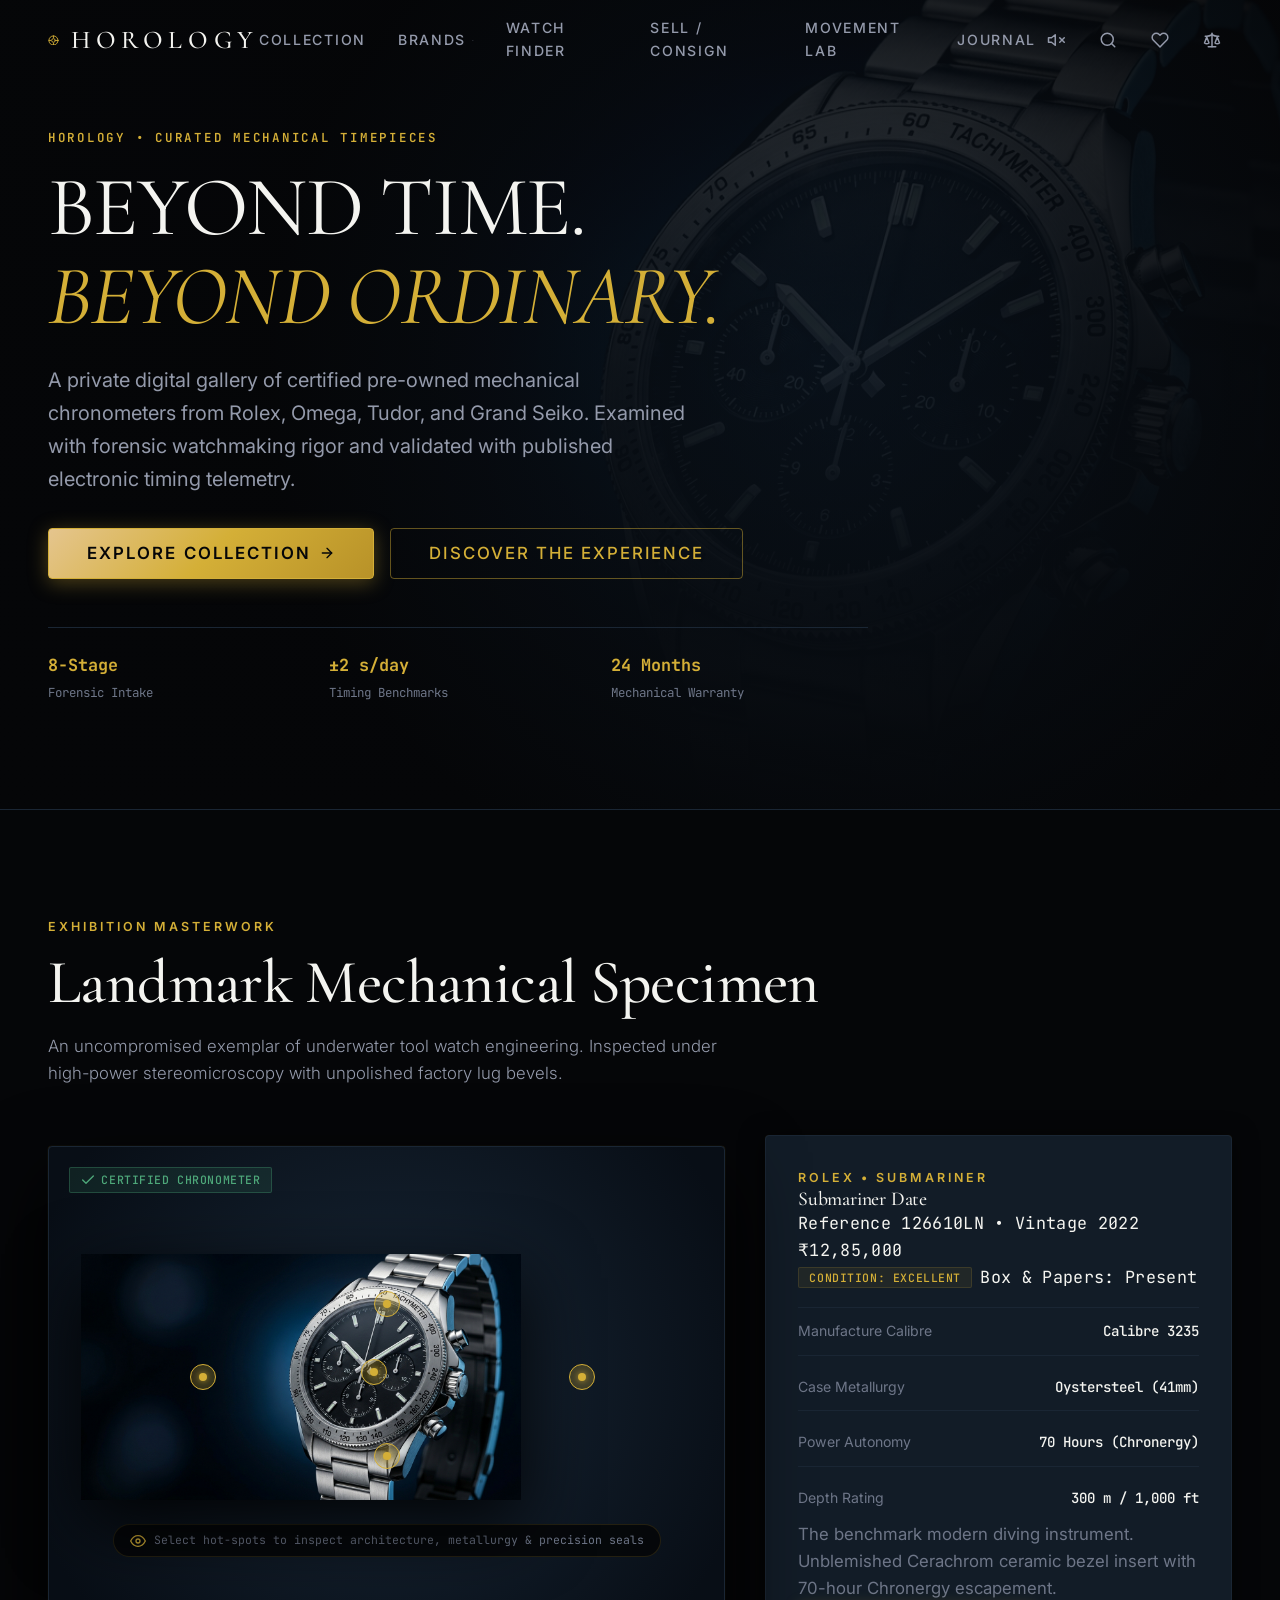
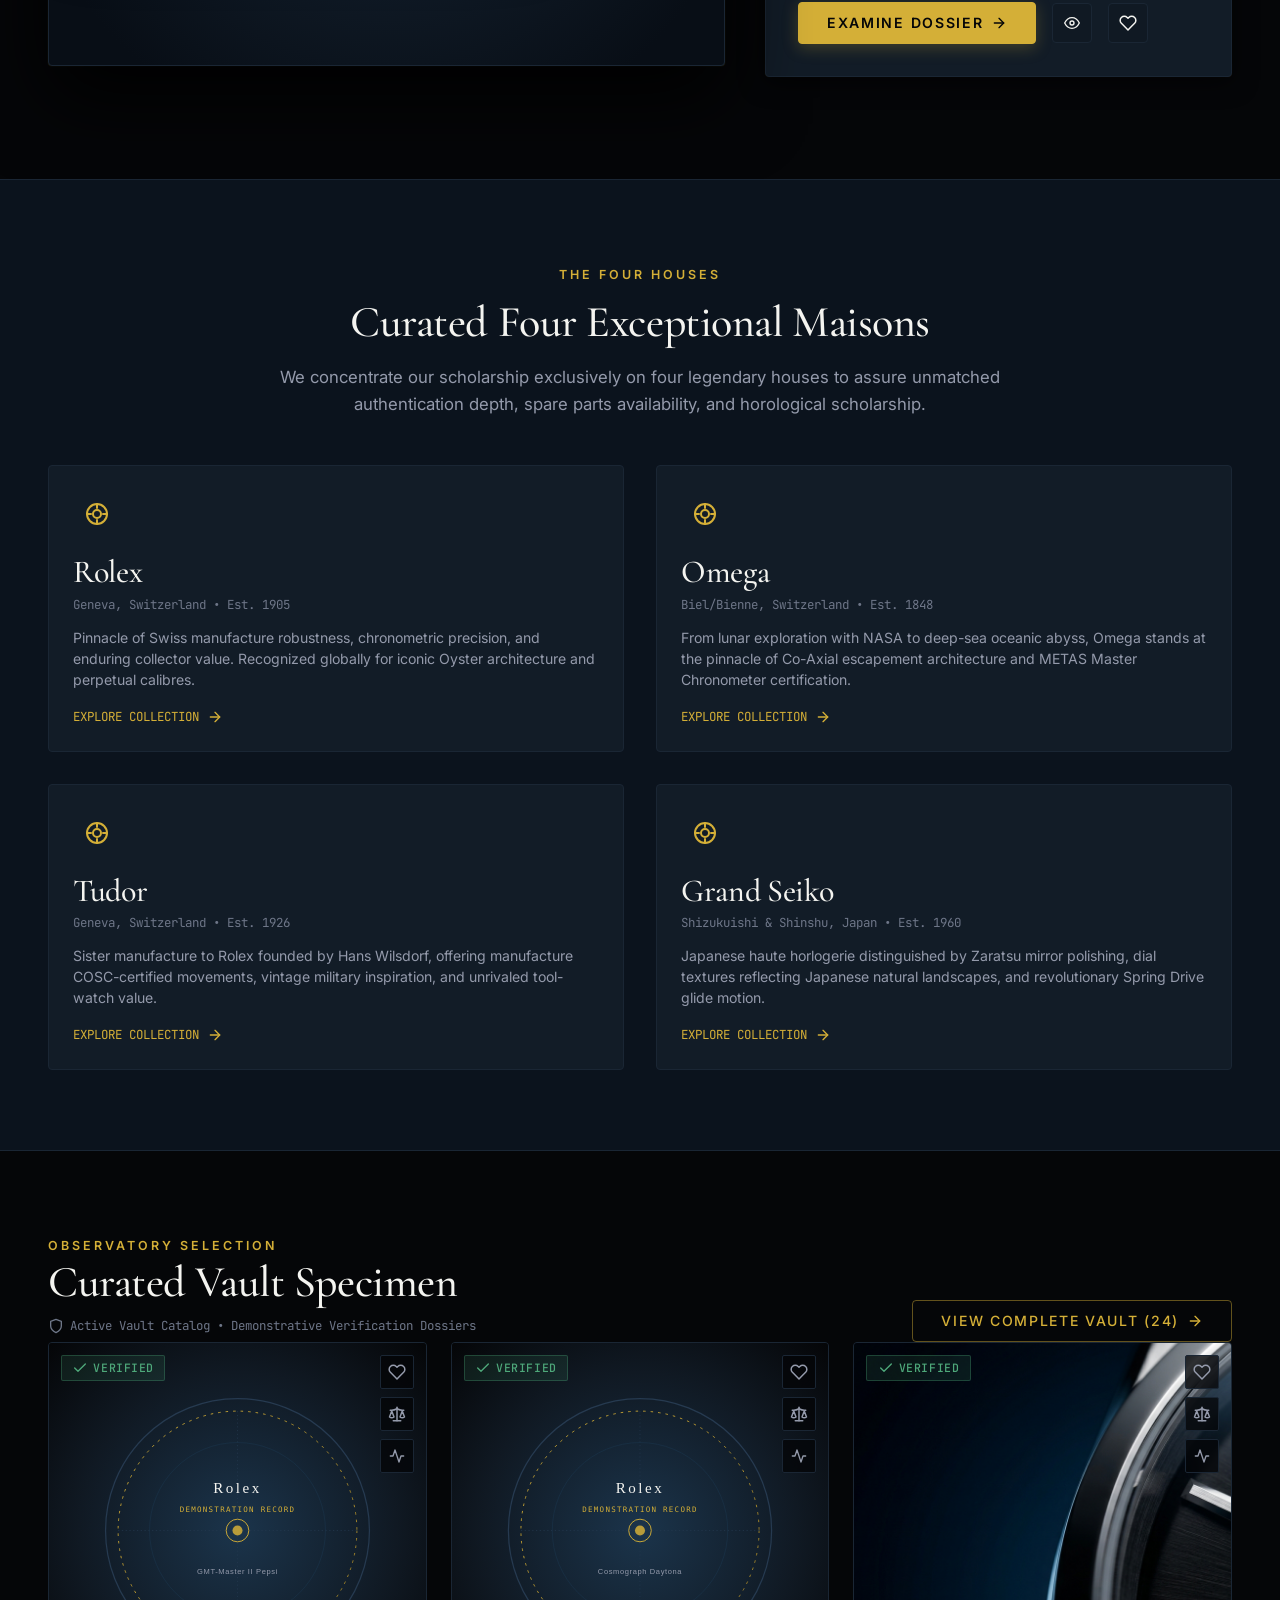
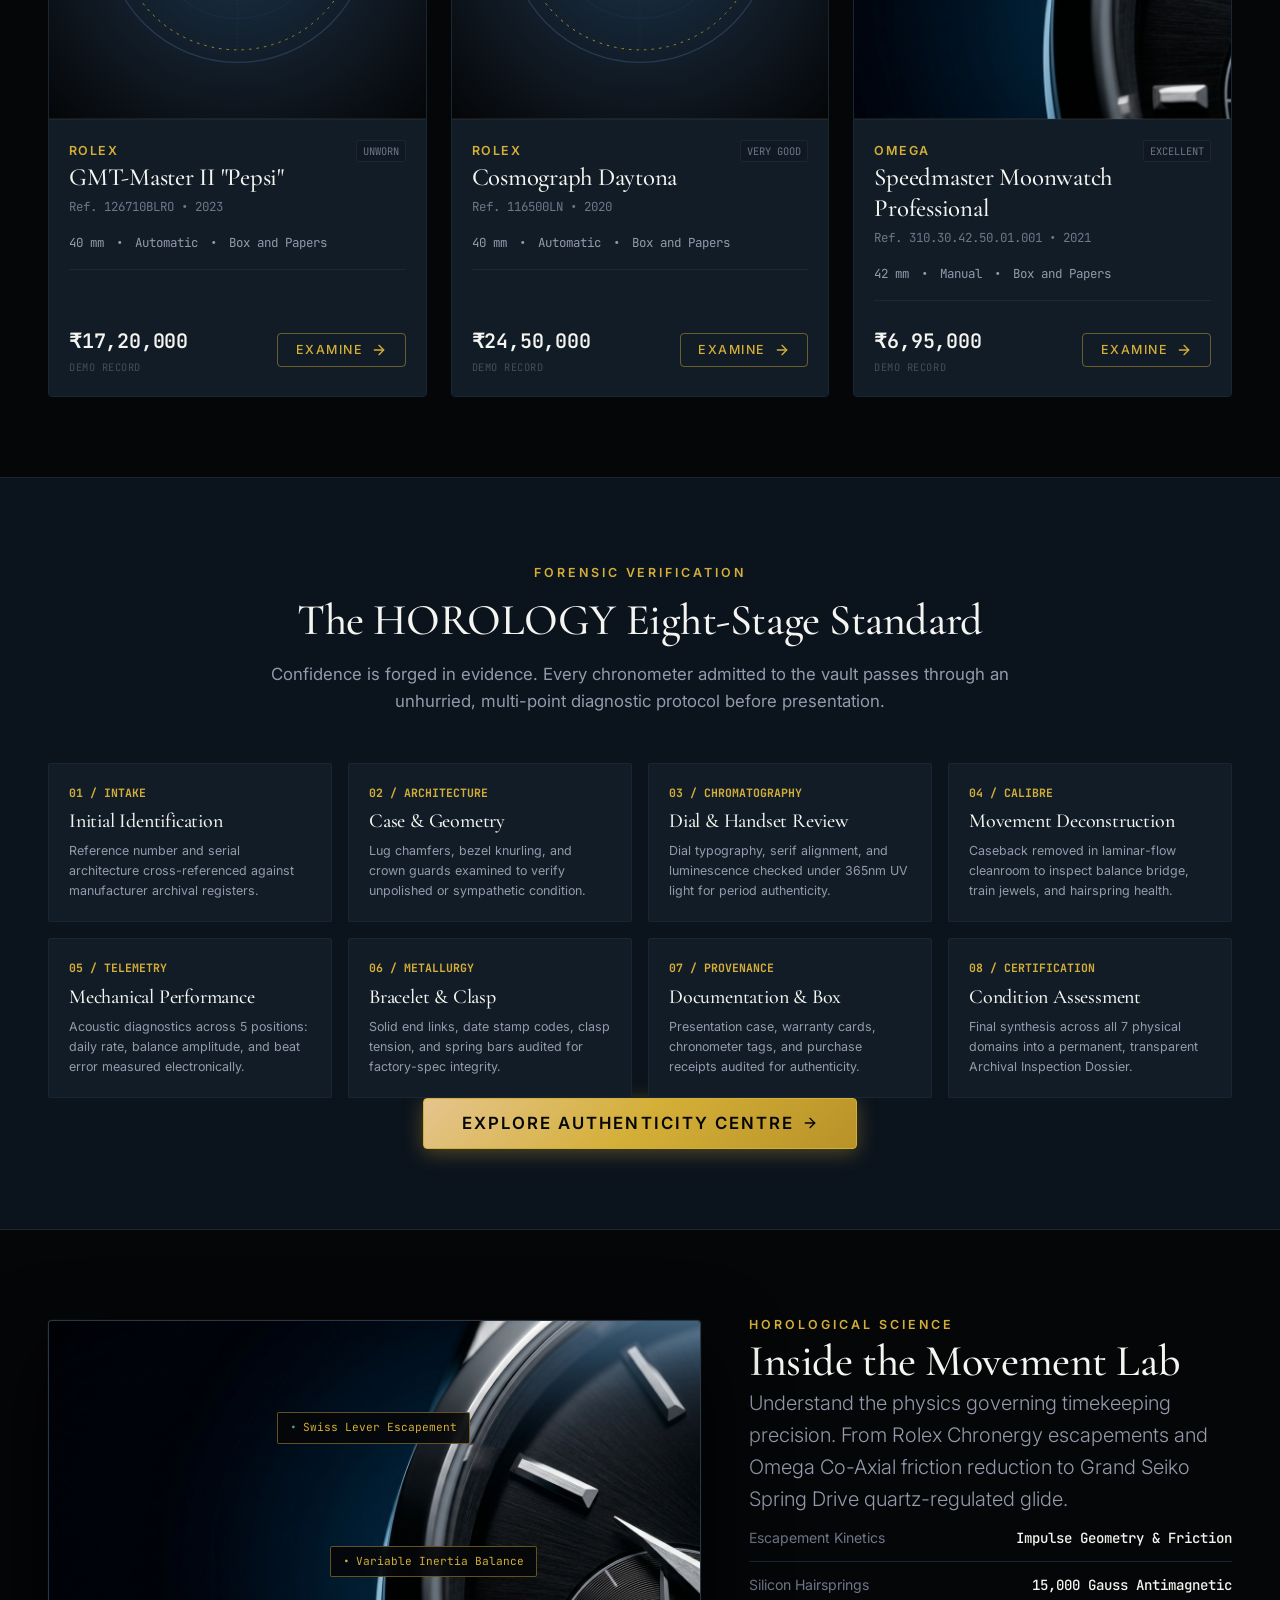
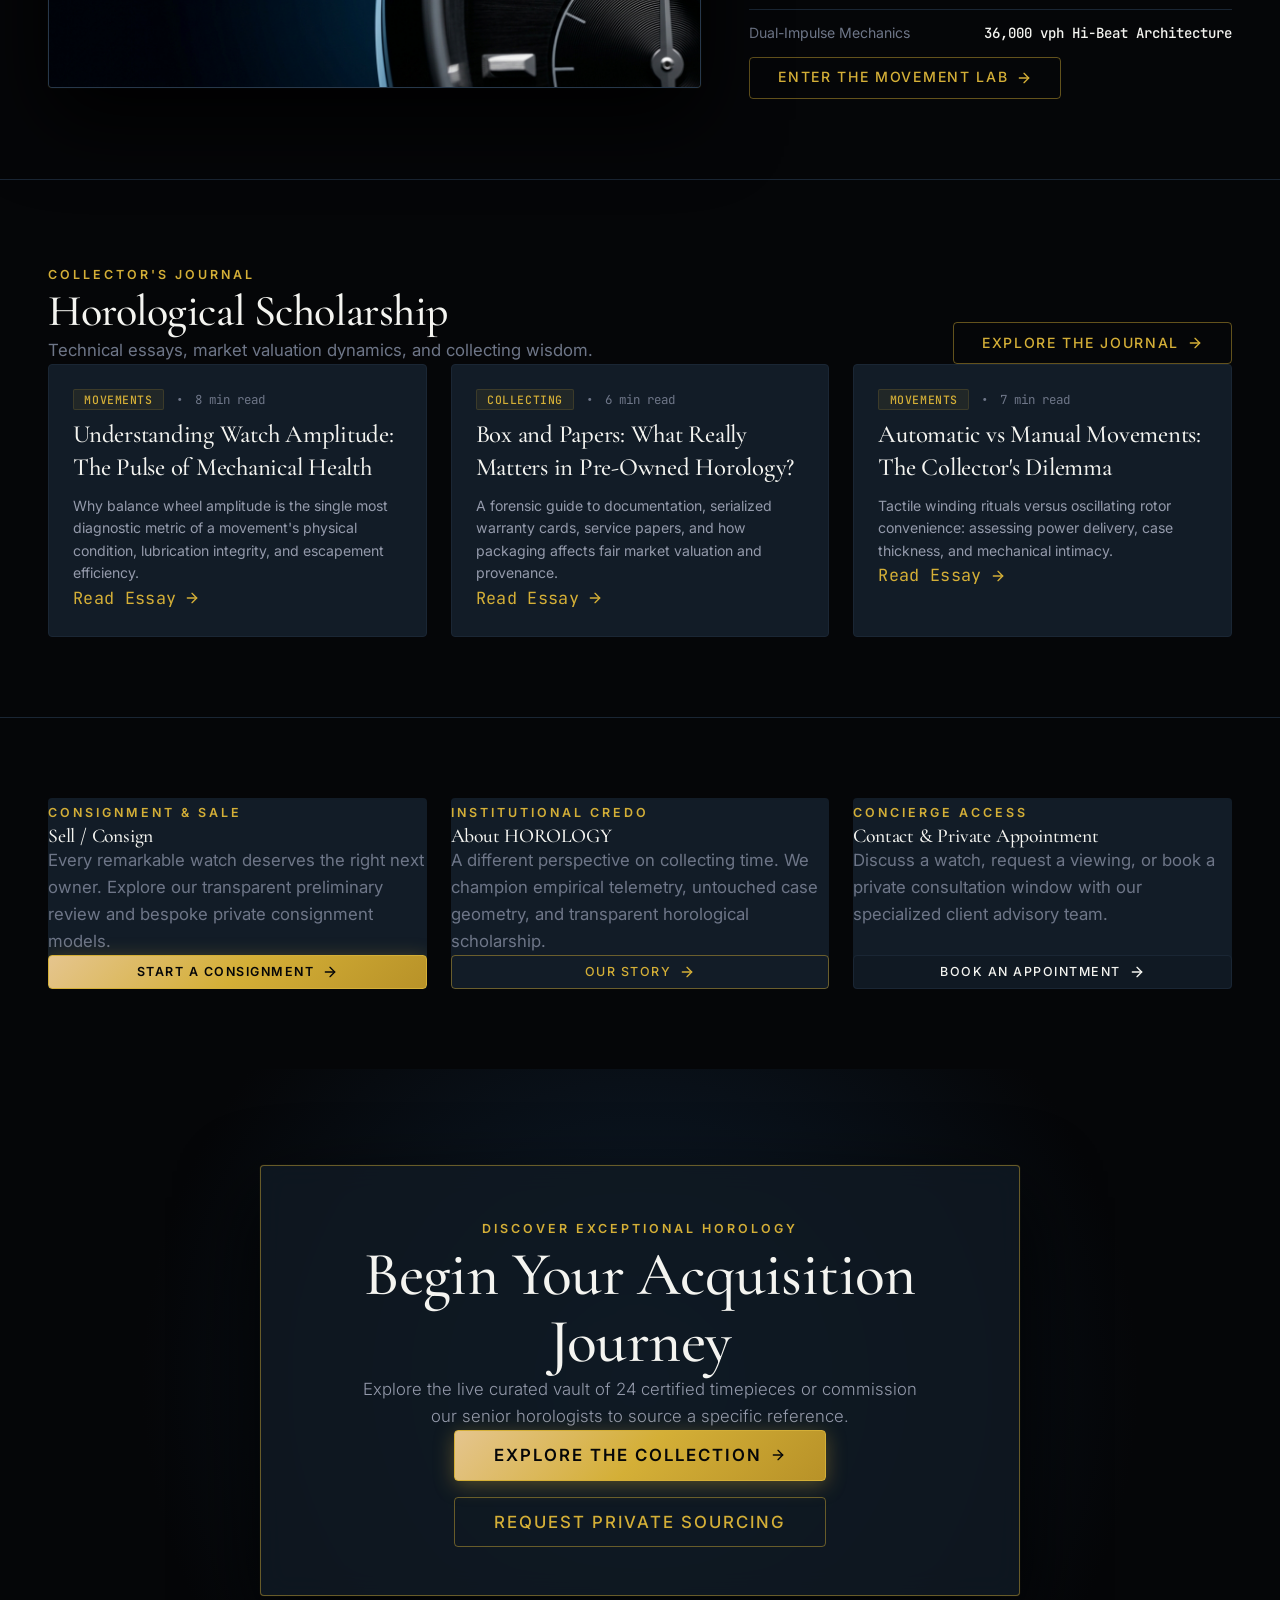
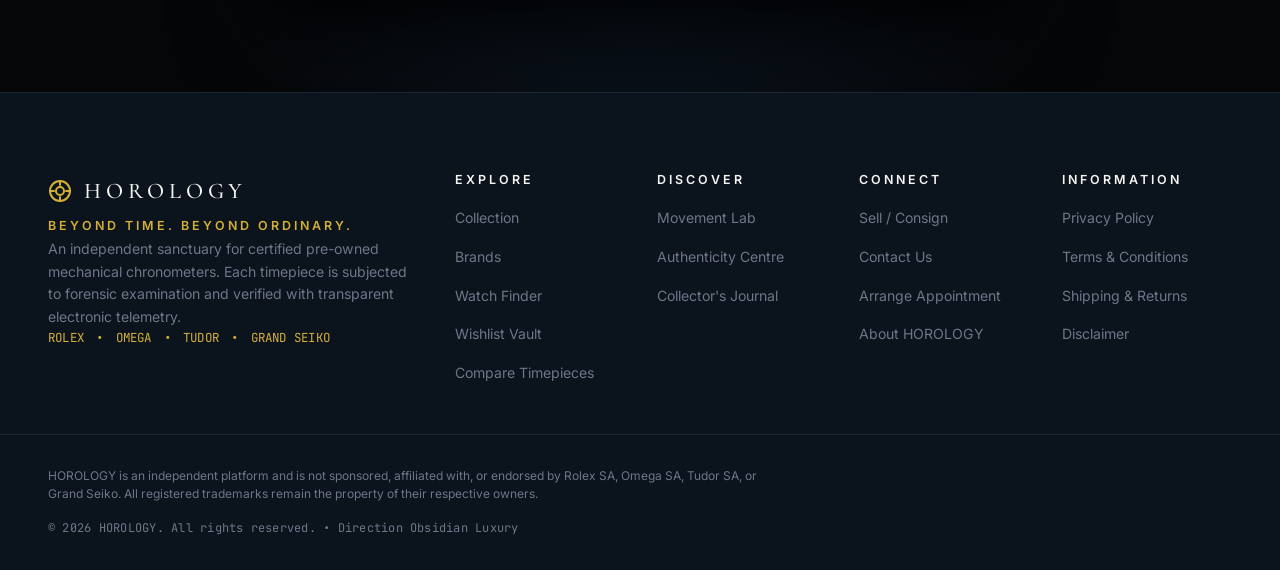
==== index.html @ bb0cf763 "Initial commit: HOROLOGY - Luxury Pre-Owned Mechanical Watch Marketplace" ====
<!DOCTYPE html>
<html lang="en">
<head>
  <meta charset="UTF-8">
  <meta name="viewport" content="width=device-width, initial-scale=1.0">
  <title>HOROLOGY — Beyond Time. Beyond Ordinary.</title>
  <meta name="description" content="HOROLOGY: A considered sanctuary of certified pre-owned mechanical chronometers. Verified with forensic horological rigor and transparent timegrapher telemetry.">
  <meta name="theme-color" content="#050608">

  <!-- OpenGraph Metadata -->
  <meta property="og:title" content="HOROLOGY — Beyond Time. Beyond Ordinary.">
  <meta property="og:description" content="Certified luxury mechanical timepieces from Rolex, Omega, Tudor, and Grand Seiko. Forensic authentication & archival dossiers.">
  <meta property="og:type" content="website">
  <meta property="og:image" content="./assets/images/og/og-card-1200x630.png">

  <!-- Favicon SVG (Obsidian Luxury Balance Wheel Emblem) -->
  <link rel="icon" type="image/svg+xml" href="data:image/svg+xml,<svg xmlns='http://www.w3.org/2000/svg' viewBox='0 0 32 32'><rect width='32' height='32' fill='%23050608' rx='4'/><circle cx='16' cy='16' r='10' fill='none' stroke='%23D4AF37' stroke-width='2'/><circle cx='16' cy='16' r='3' fill='%23D4AF37'/><line x1='16' y1='6' x2='16' y2='10' stroke='%23D4AF37' stroke-width='2'/><line x1='16' y1='22' x2='16' y2='26' stroke='%23D4AF37' stroke-width='2'/><line x1='6' y1='16' x2='10' y2='16' stroke='%23D4AF37' stroke-width='2'/><line x1='22' y1='16' x2='26' y2='16' stroke='%23D4AF37' stroke-width='2'/></svg>">

  <!-- Google Fonts (Editorial Serif + Technical Sans + Chronometer Mono) -->
  <link rel="preconnect" href="https://fonts.googleapis.com">
  <link rel="preconnect" href="https://fonts.gstatic.com" crossorigin>
  <link href="https://fonts.googleapis.com/css2?family=Cormorant+Garamond:ital,wght@0,400;0,500;0,600;1,400;1,600&family=Inter:wght@300;400;500;600;700&family=JetBrains+Mono:wght@400;500;600&display=swap" rel="stylesheet">

  <!-- Cascade Layered Modular Stylesheets (Direction Obsidian Luxury) -->
  <link rel="stylesheet" href="./css/tokens.css">
  <link rel="stylesheet" href="./css/reset.css">
  <link rel="stylesheet" href="./css/typography.css">
  <link rel="stylesheet" href="./css/global.css">
  <link rel="stylesheet" href="./css/layout.css">
  <link rel="stylesheet" href="./css/components.css">
  <link rel="stylesheet" href="./css/home.css">
  <link rel="stylesheet" href="./css/marketplace.css">
  <link rel="stylesheet" href="./css/watch-detail.css">
  <link rel="stylesheet" href="./css/inspection-dossier.css">
  <link rel="stylesheet" href="./css/collector-tools.css">
  <link rel="stylesheet" href="./css/business-forms.css">
  <link rel="stylesheet" href="./css/navigation.css">
  <link rel="stylesheet" href="./css/animations.css">
  <link rel="stylesheet" href="./css/responsive.css">
  <link rel="stylesheet" href="./css/print.css">
</head>
<body class="site-wrapper">
  <!-- Accessibility Skip-to-Content Link -->
  <a href="#app" class="sr-only">Skip to main content</a>

  <!-- Application Initialization Loader (Fades out when router mounts) -->
  <div id="appLoader" class="app-loader" role="status" aria-live="polite" aria-label="Loading HOROLOGY">
    <div class="app-loader-content">
      <div class="brand-wordmark mb-3 animate-pulse" style="font-size: 2.2rem; justify-content: center;">
        <span style="color: #D4AF37; margin-right: 8px;">⌖</span>
        <span>HOROLOGY</span>
      </div>
      <p class="body-muted font-mono" style="font-size: var(--text-xs); letter-spacing: 0.15em; text-transform: uppercase;">
        Beyond Time. Beyond Ordinary.
      </p>
      <div id="loaderStatus" class="font-mono text-2xs" style="color: var(--text-muted); margin-top: 16px; min-height: 18px; font-size: 11px;">
        Initializing Observatory...
      </div>
      <div id="loaderRecovery" style="display: none; margin-top: 20px;">
        <p id="loaderErrorMessage" style="color: var(--accent-primary); font-size: 12px; font-family: var(--font-mono); margin-bottom: 14px; line-height: 1.5;">
          Initialization timeout. Click below to proceed.
        </p>
        <div style="display: flex; gap: 8px; justify-content: center; flex-wrap: wrap;">
          <button type="button" class="btn btn-primary btn-sm" id="btnForceDismissLoader" style="font-size: 11px;">
            Enter Observatory
          </button>
          <button type="button" class="btn btn-outline btn-sm" onclick="window.location.reload()" style="font-size: 11px;">
            Reload Page
          </button>
        </div>
      </div>
    </div>
  </div>

  <!-- Global Persistent Header Mount -->
  <header id="siteHeader" class="site-header" role="banner"></header>

  <!-- Global Search Overlay Portal -->
  <div id="searchOverlay" class="search-overlay"></div>

  <!-- Mobile Drawer Navigation Portal -->
  <div id="mobileDrawer" class="mobile-drawer"></div>

  <!-- Main View Container (Client Hash Router Mount) -->
  <main id="app" class="site-main" role="main" tabindex="-1"></main>

  <!-- Global Persistent Footer Mount -->
  <footer id="siteFooter" class="site-footer" role="contentinfo"></footer>

  <!-- Modal Dialog Portal -->
  <div id="modalPortal" class="modal-portal"></div>

  <!-- Accessible Toast Notification Region -->
  <div id="toastRegion" class="toast-container" aria-live="polite" aria-atomic="true"></div>

  <!-- Non-Module Inline Guardian Script (Guarantees Loader Dismissal & Diagnostics Even on Network/CORS Issues) -->
  <script>
    (function() {
      // Diagnostic check: running directly from file:// protocol
      if (window.location.protocol === 'file:') {
        var statusEl = document.getElementById('loaderStatus');
        var recoveryEl = document.getElementById('loaderRecovery');
        var errorMsg = document.getElementById('loaderErrorMessage');
        if (statusEl) statusEl.textContent = 'Local File Protocol Detected';
        if (errorMsg) {
          errorMsg.innerHTML = 'Browsers block JavaScript ES modules on <code>file:///</code> URLs.<br>Please open via a local server (e.g. <code>powershell -File .\\scratch\\server.ps1</code> or <code>npx serve</code>) or GitHub Pages.';
        }
        if (recoveryEl) recoveryEl.style.display = 'block';
      }

      // Safety timeout: If app hasn't signaled ready within 3.5s, surface recovery options
      setTimeout(function() {
        if (!window.__HOROLOGY_READY__) {
          var recoveryEl = document.getElementById('loaderRecovery');
          var statusEl = document.getElementById('loaderStatus');
          if (statusEl) statusEl.textContent = 'Initialization Timeout';
          if (recoveryEl) recoveryEl.style.display = 'block';
        }
      }, 3500);

      // Force Dismiss Button
      var forceBtn = document.getElementById('btnForceDismissLoader');
      if (forceBtn) {
        forceBtn.addEventListener('click', function() {
          var loader = document.getElementById('appLoader');
          if (loader) {
            loader.classList.add('app-loader-hidden');
            setTimeout(function() { loader.style.display = 'none'; }, 350);
          }
        });
      }
    })();
  </script>

  <!-- ES Module Application Bootstrap -->
  <script type="module" src="./js/app.js"></script>
</body>
</html>
---- css/tokens.css ----
/**
 * HOROLOGY — Design Tokens
 * Direction: OBSIDIAN LUXURY EDITION (Phase 08)
 * Architectural Color, Typography, Spacing, Shadows & Motion Systems
 * Strict Luxury Horological Specification
 */

:root {
  /* =========================================================================
     1. SURFACES & FOUNDATION (Obsidian, Petrol & Deep Metallic Canvas)
     ========================================================================= */
  --bg-primary: #050608;          /* Pure Obsidian Canvas */
  --bg-secondary: #0B131D;        /* Deep Petrol Slate */
  --bg-surface: #101923;          /* Elevated Luxury Surface */
  --bg-card: #121C27;             /* Card / Specimen Stage */
  --bg-inset: #080D13;            /* Inset Recessed Surface */
  --bg-surface-hover: #162330;    /* Interactive Surface Lift */
  --bg-surface-active: #1C2B3B;   /* Interactive Depressed State */
  --bg-overlay: rgba(5, 6, 8, 0.88);
  --bg-overlay-heavy: rgba(5, 6, 8, 0.96);
  --bg-glass: rgba(11, 19, 29, 0.92);
  --bg-glass-subtle: rgba(16, 25, 35, 0.75);

  /* =========================================================================
     2. METALLIC ACCENTS (Champagne Gold, Rose Gold & Gilt Horology)
     ========================================================================= */
  --accent-primary: #D4AF37;       /* Primary Accent — Champagne Gold */
  --accent-gold: #D4AF37;          /* Canonical Champagne Gold */
  --accent-secondary: #B76E79;     /* Secondary Accent — Rose Gold */
  --accent-rosegold: #B76E79;      /* Canonical Rose Gold */
  --accent-gilt: #E5C58E;          /* Tertiary Metallic — Gilt Graining */
  --accent-subtle: rgba(212, 175, 55, 0.12); /* Subtle Gold Wash */
  --accent-hover: #DFBE4A;         /* Luminous Gold Hover */
  --accent-active: #B8972E;        /* Pressed Gold */
  --accent-glow: rgba(212, 175, 55, 0.22);
  --accent-petrol: #1B344B;        /* Deep Petrol Blue Accent */
  --accent-petrol-glow: rgba(27, 52, 75, 0.35);

  /* =========================================================================
     3. TYPOGRAPHY COLORS (Alabaster Paper, Muted Titanium & Softened Gold)
     ========================================================================= */
  --text-primary: #F4F4F0;         /* Alabaster Paper — Headings & High Emph */
  --text-secondary: #949AAB;       /* Muted Titanium — Calm, Legible Body */
  --text-body: #949AAB;            /* Alias for Body Copy */
  --text-muted: #6E7688;           /* Neutral Metadata & Timestamps */
  --text-dim: #454C5C;             /* Hairline Annotations & Footnotes */
  --text-inverse: #050608;         /* Text on Bright Accents */
  --text-gold: #D4AF37;            /* Curatorial Gold Callouts */
  --text-gilt: #E5C58E;            /* Warm Gilt Text */
  --text-rosegold: #B76E79;        /* Rose Gold Highlights */

  /* =========================================================================
     4. BORDERS & FINE RULED SEPARATORS
     ========================================================================= */
  --border-subtle: #1A2634;        /* Restrained Structural Rule */
  --border-strong: #27384B;        /* Focused Surface Perimeter */
  --border-hairline: rgba(212, 175, 55, 0.15); /* Gold Hairline Accent */
  --border-accent: rgba(212, 175, 55, 0.45);   /* Significant Gold Border */
  --border-rosegold: rgba(183, 110, 121, 0.35); /* Rose Gold Accent Border */

  /* =========================================================================
     5. STATUS & VERIFICATION SEMANTICS
     ========================================================================= */
  --status-verified: #4EA87A;
  --status-verified-bg: rgba(78, 168, 122, 0.12);
  --status-reserved: #D4AF37;
  --status-reserved-bg: rgba(212, 175, 55, 0.12);
  --status-archived: #768194;
  --status-archived-bg: rgba(118, 129, 148, 0.12);
  --status-danger: #D96464;
  --status-danger-bg: rgba(217, 100, 100, 0.12);

  /* =========================================================================
     6. ATMOSPHERIC GRADIENTS & SAPPHIRE SPECULAR REFLECTIONS
     ========================================================================= */
  --gradient-obsidian-hero: radial-gradient(130% 90% at 50% -10%, #0F1F30 0%, #050608 85%);
  --gradient-card-vignette: radial-gradient(circle at 50% 35%, rgba(16, 25, 35, 0.6) 0%, #101923 100%);
  --gradient-gold-sheen: linear-gradient(135deg, rgba(212, 175, 55, 0.18) 0%, rgba(229, 197, 142, 0.04) 60%, transparent 100%);
  --gradient-sapphire: linear-gradient(115deg, transparent 20%, rgba(255, 255, 255, 0.08) 45%, rgba(212, 175, 55, 0.16) 50%, transparent 60%);
  --gradient-gold-button: linear-gradient(135deg, #E5C58E 0%, #D4AF37 50%, #B89228 100%);

  /* =========================================================================
     7. TYPOGRAPHY STACKS & SCALES
     ========================================================================= */
  --font-serif: 'Cormorant Garamond', 'Instrument Serif', 'Times New Roman', Georgia, serif;
  --font-sans: 'Inter', 'Plus Jakarta Sans', -apple-system, BlinkMacSystemFont, 'Segoe UI', Roboto, sans-serif;
  --font-mono: 'JetBrains Mono', 'Space Mono', 'SF Mono', Menlo, Consolas, monospace;

  /* Fluid Typography Scale */
  --text-xs: clamp(0.72rem, 0.68rem + 0.2vw, 0.78rem);
  --text-sm: clamp(0.82rem, 0.78rem + 0.2vw, 0.88rem);
  --text-base: clamp(0.95rem, 0.9rem + 0.25vw, 1.05rem);
  --text-lg: clamp(1.12rem, 1.05rem + 0.35vw, 1.25rem);
  --text-xl: clamp(1.35rem, 1.25rem + 0.5vw, 1.55rem);
  --text-2xl: clamp(1.65rem, 1.5rem + 0.75vw, 2.0rem);
  --text-3xl: clamp(2.1rem, 1.85rem + 1.25vw, 2.75rem);
  --text-4xl: clamp(2.75rem, 2.3rem + 2.25vw, 3.85rem);
  --text-hero: clamp(3.2rem, 2.8rem + 3.2vw, 5.25rem);

  /* Letter Spacing */
  --tracking-tight: -0.02em;
  --tracking-normal: 0em;
  --tracking-wide: 0.05em;
  --tracking-wider: 0.12em;
  --tracking-widest: 0.24em;

  /* =========================================================================
     8. SPACING & CONTAINER SCALES
     ========================================================================= */
  --space-1: 0.25rem;  /* 4px */
  --space-2: 0.5rem;   /* 8px */
  --space-3: 0.75rem;  /* 12px */
  --space-4: 1rem;     /* 16px */
  --space-5: 1.25rem;  /* 20px */
  --space-6: 1.5rem;   /* 24px */
  --space-8: 2rem;     /* 32px */
  --space-10: 2.5rem;  /* 40px */
  --space-12: 3rem;    /* 48px */
  --space-16: 4rem;    /* 64px */
  --space-20: 5rem;    /* 80px */
  --space-24: 6rem;    /* 96px */
  --space-32: 8rem;    /* 128px */
  --space-editorial: clamp(5rem, 8vw, 12rem); /* High-End Editorial Rhythm */

  /* Containers & Layout */
  --container-max: 1320px;
  --container-wide: 1540px;
  --container-narrow: 880px;
  --container-pad: clamp(1.25rem, 4vw, 3rem);

  /* Hairline Radii (Restrained Luxury Craftsmanship) */
  --radius-xs: 2px;
  --radius-sm: 4px;
  --radius-md: 6px;
  --radius-lg: 8px;
  --radius-full: 9999px;

  /* =========================================================================
     9. ELEVATION, SHADOWS & LUMINESCENCE
     ========================================================================= */
  --shadow-card: 0 4px 24px rgba(0, 0, 0, 0.65), 0 0 1px rgba(212, 175, 55, 0.15);
  --shadow-card-hover: 0 16px 48px rgba(0, 0, 0, 0.85), 0 0 24px rgba(212, 175, 55, 0.18);
  --shadow-dropdown: 0 16px 44px rgba(3, 4, 6, 0.92), 0 0 0 1px var(--border-subtle);
  --shadow-modal: 0 32px 80px rgba(0, 0, 0, 0.95), 0 0 1px var(--border-accent);
  --shadow-glow: 0 0 32px var(--accent-glow);
  --shadow-gold-inset: inset 0 1px 0 rgba(229, 197, 142, 0.3);

  /* =========================================================================
     10. MOTION TIMING & SPRINGS
     ========================================================================= */
  --transition-fast: 150ms ease;
  --transition-base: 250ms ease;
  --transition-smooth: 400ms cubic-bezier(0.16, 1, 0.3, 1);
  --transition-slow: 650ms cubic-bezier(0.16, 1, 0.3, 1);
  --transition-drawer: 350ms cubic-bezier(0.2, 0.8, 0.2, 1);

  /* =========================================================================
     11. LAYERING / Z-INDEX
     ========================================================================= */
  --z-base: 1;
  --z-sticky: 50;
  --z-header: 100;
  --z-dropdown: 150;
  --z-drawer: 200;
  --z-overlay: 300;
  --z-modal: 400;
  --z-toast: 500;

  /* =========================================================================
     12. BACKWARD COMPATIBILITY ALIASES (Clean Migration Layer)
     ========================================================================= */
  --color-bg-base: var(--bg-primary);
  --color-bg-surface: var(--bg-secondary);
  --color-bg-card: var(--bg-surface);
  --color-bg-card-hover: var(--bg-surface-hover);
  --color-accent-primary: var(--accent-primary);
  --color-accent-secondary: var(--accent-secondary);
  --color-accent-subtle: var(--accent-subtle);
  --color-text-primary: var(--text-primary);
  --color-text-secondary: var(--text-secondary);
  --color-text-muted: var(--text-muted);
  --color-text-inverse: var(--text-inverse);
  --color-border-default: var(--border-subtle);
  --color-border-hairline: var(--border-subtle);
  --color-status-verified: var(--status-verified);
  --color-status-reserved: var(--status-reserved);
}
---- css/typography.css ----
/**
 * HOROLOGY — Typography Stylesheet
 * Direction C — Midnight Navy Editorial System
 */

/* Editorial Headings (Cormorant Garamond) */
h1, h2, h3, h4, h5, h6,
.font-serif,
.heading-display,
.heading-1,
.heading-2,
.heading-3 {
  font-family: var(--font-serif);
  font-weight: 500;
  line-height: 1.15;
  color: var(--text-primary);
  letter-spacing: -0.01em;
}

.heading-display {
  font-size: var(--text-hero);
  font-weight: 400;
  letter-spacing: -0.02em;
  line-height: 1.05;
}

.heading-1 {
  font-size: var(--text-4xl);
  font-weight: 500;
  line-height: 1.1;
}

.heading-2 {
  font-size: var(--text-3xl);
  font-weight: 500;
  line-height: 1.15;
}

.heading-3 {
  font-size: var(--text-2xl);
  font-weight: 500;
  line-height: 1.25;
}

.heading-4 {
  font-size: var(--text-xl);
  font-weight: 600;
  line-height: 1.3;
}

/* Technical Monospace & Spec Data (JetBrains Mono) */
code, kbd, samp, pre,
.font-mono,
.tabular-spec,
.timegrapher-readout,
.price-display,
.reference-badge,
.badge-mono {
  font-family: var(--font-mono);
  font-feature-settings: 'tnum' on, 'zero' on;
  letter-spacing: 0.02em;
}

/* Small Caps & Editorial Overlines */
.overline,
.section-kicker,
.meta-label {
  font-family: var(--font-sans);
  font-size: var(--text-xs);
  font-weight: 600;
  letter-spacing: var(--tracking-widest);
  text-transform: uppercase;
  color: var(--accent-primary);
  display: inline-block;
}

.brand-wordmark {
  font-family: var(--font-serif);
  font-size: 1.6rem;
  font-weight: 500;
  letter-spacing: 0.22em;
  text-transform: uppercase;
  color: var(--text-primary);
  display: inline-flex;
  align-items: center;
  gap: 0.75rem;
}

.lead-text {
  font-size: var(--text-lg);
  line-height: 1.6;
  color: var(--text-secondary);
  font-weight: 300;
}

.body-muted {
  color: var(--text-muted);
}

.text-accent {
  color: var(--accent-primary);
}

.text-verified {
  color: var(--status-verified);
}

.text-gold {
  color: var(--status-reserved);
}

.text-center {
  text-align: center;
}

.text-right {
  text-align: right;
}

.text-left {
  text-align: left;
}
---- css/global.css ----
/**
 * HOROLOGY — Global Canvas & Utility Stylesheet
 * Direction: OBSIDIAN LUXURY EDITION (Phase 08)
 * Atmospheric Vignettes, Sapphire Crystal Refraction, Structural Rhythms
 */

body.site-wrapper {
  background-color: var(--bg-primary);
  color: var(--text-primary);
  display: flex;
  flex-direction: column;
  min-height: 100vh;
  position: relative;
  overflow-x: hidden;
}

.site-main {
  flex: 1 0 auto;
  position: relative;
  width: 100%;
}

/* Custom Luxury Scrollbars (Obsidian / Champagne Gold) */
::-webkit-scrollbar {
  width: 7px;
  height: 7px;
}

::-webkit-scrollbar-track {
  background: var(--bg-primary);
}

::-webkit-scrollbar-thumb {
  background: var(--border-subtle);
  border-radius: var(--radius-xs);
  border: 1px solid var(--bg-primary);
}

::-webkit-scrollbar-thumb:hover {
  background: var(--accent-primary);
}

/* Luxury Hairline Dividers */
.divider-subtle {
  height: 1px;
  background-color: var(--border-subtle);
  border: none;
  margin: var(--space-8) 0;
  width: 100%;
}

.divider-accent {
  height: 1px;
  background: linear-gradient(90deg, transparent, var(--accent-primary), transparent);
  border: none;
  margin: var(--space-8) 0;
  width: 100%;
  opacity: 0.7;
}

.divider-hairline {
  height: 1px;
  background-color: var(--border-hairline);
  border: none;
  margin: var(--space-6) 0;
  width: 100%;
}

/* Atmospheric Background Gradients */
.bg-deep {
  background-color: var(--bg-primary);
}

.bg-surface {
  background-color: var(--bg-surface);
}

.bg-secondary {
  background-color: var(--bg-secondary);
}

.bg-card {
  background-color: var(--bg-card);
}

.bg-inset {
  background-color: var(--bg-inset);
}

.bg-gradient-radial {
  background: radial-gradient(ellipse at 50% 15%, #0F1E2E 0%, var(--bg-primary) 80%);
}

.bg-gradient-hero {
  background: linear-gradient(180deg, rgba(5, 6, 8, 0.45) 0%, rgba(5, 6, 8, 0.96) 100%);
}

.bg-gradient-petrol {
  background: radial-gradient(100% 80% at 50% 0%, #0E1B28 0%, var(--bg-primary) 100%);
}

.bg-gradient-vignette {
  background: radial-gradient(circle at 50% 50%, transparent 40%, rgba(5, 6, 8, 0.85) 100%);
}

/* Section Spacing — High-End Editorial Hierarchy */
.section-spacer {
  padding-top: var(--space-20);
  padding-bottom: var(--space-20);
}

.section-spacer-sm {
  padding-top: var(--space-12);
  padding-bottom: var(--space-12);
}

.section-spacer-lg {
  padding-top: var(--space-24);
  padding-bottom: var(--space-24);
}

.section-spacer-editorial {
  padding-top: var(--space-editorial);
  padding-bottom: var(--space-editorial);
}

/* Flex Utilities */
.flex { display: flex; }
.inline-flex { display: inline-flex; }
.flex-col { flex-direction: column; }
.items-center { align-items: center; }
.items-start { align-items: flex-start; }
.items-end { align-items: flex-end; }
.justify-between { justify-content: space-between; }
.justify-center { justify-content: center; }
.justify-end { justify-content: flex-end; }
.flex-wrap { flex-wrap: wrap; }
.gap-1 { gap: var(--space-1); }
.gap-2 { gap: var(--space-2); }
.gap-3 { gap: var(--space-3); }
.gap-4 { gap: var(--space-4); }
.gap-6 { gap: var(--space-6); }
.gap-8 { gap: var(--space-8); }
.gap-12 { gap: var(--space-12); }

/* Grid Helpers */
.grid { display: grid; }
.w-full { width: 100%; }
.max-w-narrow { max-width: var(--container-narrow); margin-left: auto; margin-right: auto; }

/* Image Framing & Ratio */
.aspect-16-9 { aspect-ratio: 16 / 9; }
.aspect-4-3 { aspect-ratio: 4 / 3; }
.aspect-1-1 { aspect-ratio: 1 / 1; }
.aspect-3-4 { aspect-ratio: 3 / 4; }
.object-cover { object-fit: cover; }
.object-contain { object-fit: contain; }

/* Section Header Motif */
.section-header {
  margin-bottom: var(--space-12);
}
.section-header.text-center {
  margin-left: auto;
  margin-right: auto;
  max-width: 760px;
}
.section-header .section-kicker {
  margin-bottom: var(--space-3);
}
.section-header h2 {
  margin-bottom: var(--space-4);
}
.section-header p {
  color: var(--text-secondary);
  font-size: var(--text-base);
  line-height: 1.6;
}

/* =========================================================================
   SAPPHIRE REFRACTION SPECULAR EFFECT (Phase 08 Micro-Interaction)
   ========================================================================= */
.sapphire-refraction {
  position: relative;
  overflow: hidden;
}

.sapphire-refraction::after {
  content: '';
  position: absolute;
  top: -50%;
  left: -50%;
  width: 200%;
  height: 200%;
  background: linear-gradient(
    115deg,
    transparent 35%,
    rgba(255, 255, 255, 0.04) 46%,
    rgba(212, 175, 55, 0.12) 50%,
    rgba(255, 255, 255, 0.04) 54%,
    transparent 65%
  );
  transform: translateX(-100%) rotate(25deg);
  pointer-events: none;
  transition: transform 900ms cubic-bezier(0.16, 1, 0.3, 1);
  opacity: 0;
  z-index: 2;
}

.sapphire-refraction:hover::after {
  transform: translateX(100%) rotate(25deg);
  opacity: 1;
}

@media (prefers-reduced-motion: reduce) {
  .sapphire-refraction::after {
    display: none;
  }
}

/* =========================================================================
   APPLICATION LOADING & LIFECYCLE OVERLAY
   ========================================================================= */
.app-loader {
  position: fixed;
  inset: 0;
  z-index: 99999;
  background-color: #050608;
  background-image: 
    radial-gradient(ellipse 80% 50% at 50% -20%, rgba(212, 175, 55, 0.08), transparent 70%),
    radial-gradient(circle 600px at 100% 40%, rgba(27, 52, 75, 0.3), transparent),
    radial-gradient(circle 500px at 0% 80%, rgba(16, 25, 35, 0.4), transparent);
  display: flex;
  align-items: center;
  justify-content: center;
  flex-direction: column;
  padding: 24px;
  transition: opacity 0.35s cubic-bezier(0.16, 1, 0.3, 1), visibility 0.35s ease;
  opacity: 1;
  visibility: visible;
}

.app-loader.app-loader-hidden {
  opacity: 0;
  visibility: hidden;
  pointer-events: none;
}

.app-loader-content {
  text-align: center;
  max-width: 480px;
}
---- css/layout.css ----
/**
 * HOROLOGY — Layout & Grid Stylesheet
 * 12-Column Responsive Layout & Container Rhythm
 */

.container {
  width: 100%;
  max-width: var(--container-max);
  margin-left: auto;
  margin-right: auto;
  padding-left: var(--container-pad);
  padding-right: var(--container-pad);
}

.container-wide {
  width: 100%;
  max-width: var(--container-wide);
  margin-left: auto;
  margin-right: auto;
  padding-left: var(--container-pad);
  padding-right: var(--container-pad);
}

.container-narrow {
  width: 100%;
  max-width: var(--container-narrow);
  margin-left: auto;
  margin-right: auto;
  padding-left: var(--container-pad);
  padding-right: var(--container-pad);
}

.container-fluid {
  width: 100%;
  padding-left: var(--container-pad);
  padding-right: var(--container-pad);
}

/* 12-Column Fluid Grid System */
.grid-12 {
  display: grid;
  grid-template-columns: repeat(12, minmax(0, 1fr));
  gap: var(--space-6);
}

.col-span-12 { grid-column: span 12 / span 12; }
.col-span-8  { grid-column: span 8 / span 12; }
.col-span-7  { grid-column: span 7 / span 12; }
.col-span-6  { grid-column: span 6 / span 12; }
.col-span-5  { grid-column: span 5 / span 12; }
.col-span-4  { grid-column: span 4 / span 12; }
.col-span-3  { grid-column: span 3 / span 12; }

/* Dedicated Grid Presets */
.watch-grid {
  display: grid;
  grid-template-columns: repeat(auto-fill, minmax(280px, 1fr));
  gap: var(--space-6);
}

.brand-grid {
  display: grid;
  grid-template-columns: repeat(auto-fill, minmax(260px, 1fr));
  gap: var(--space-6);
}

.feature-grid {
  display: grid;
  grid-template-columns: repeat(auto-fit, minmax(240px, 1fr));
  gap: var(--space-6);
}

.journal-grid {
  display: grid;
  grid-template-columns: repeat(auto-fill, minmax(320px, 1fr));
  gap: var(--space-8);
}

/* Catalog Sidebar + Listing Layout */
.catalog-layout {
  display: grid;
  grid-template-columns: 280px 1fr;
  gap: var(--space-8);
  align-items: start;
}

/* Two-Column Editorial Layout */
.two-column-split {
  display: grid;
  grid-template-columns: 1fr 1fr;
  gap: var(--space-12);
  align-items: center;
}

.watch-detail-layout {
  display: grid;
  grid-template-columns: 1.15fr 0.85fr;
  gap: var(--space-12);
  align-items: start;
}
---- css/components.css ----
/**
 * HOROLOGY — Component Library Stylesheet
 * Direction: OBSIDIAN LUXURY EDITION (Phase 08)
 * Curated Vault Cards, Timing Telemetry Drawers, Interactive Hotspots, Metallic Hierarchy
 */

/* ==========================================================================
   Buttons (Metallic Hierarchy & Tactile Luxury)
   ========================================================================== */
.btn {
  display: inline-flex;
  align-items: center;
  justify-content: center;
  gap: var(--space-2);
  padding: 0.75rem 1.75rem;
  font-family: var(--font-sans);
  font-size: var(--text-sm);
  font-weight: 500;
  letter-spacing: var(--tracking-wider);
  text-transform: uppercase;
  border-radius: var(--radius-sm);
  transition: all var(--transition-base);
  text-decoration: none;
  line-height: 1;
  white-space: nowrap;
  user-select: none;
  border: 1px solid transparent;
  cursor: pointer;
}

.btn-primary {
  background-color: var(--accent-primary);
  color: #050608;
  border-color: var(--accent-primary);
  font-weight: 600;
  box-shadow: 0 4px 16px rgba(212, 175, 55, 0.25);
}

.btn-primary:hover {
  background-color: var(--accent-hover);
  border-color: var(--accent-hover);
  transform: translateY(-1px);
  box-shadow: 0 6px 24px rgba(212, 175, 55, 0.4);
}

.btn-gold {
  background: var(--gradient-gold-button);
  color: #050608;
  border-color: var(--accent-primary);
  font-weight: 600;
  box-shadow: 0 4px 20px rgba(212, 175, 55, 0.35);
}

.btn-gold:hover {
  filter: brightness(1.1);
  transform: translateY(-1px);
  box-shadow: 0 8px 30px rgba(212, 175, 55, 0.5);
}

.btn-secondary {
  background-color: var(--bg-surface);
  color: var(--text-primary);
  border-color: var(--border-subtle);
}

.btn-secondary:hover {
  background-color: var(--bg-surface-hover);
  border-color: var(--border-accent);
  color: var(--accent-primary);
}

.btn-outline {
  background: transparent;
  color: var(--accent-primary);
  border-color: var(--border-accent);
}

.btn-outline:hover {
  background-color: var(--accent-subtle);
  border-color: var(--accent-primary);
  color: var(--text-primary);
  box-shadow: 0 0 16px rgba(212, 175, 55, 0.2);
}

.btn-ghost {
  background: transparent;
  color: var(--text-secondary);
  border-color: transparent;
}

.btn-ghost:hover {
  color: var(--text-primary);
  background-color: rgba(255, 255, 255, 0.05);
}

.btn-sm {
  padding: 0.5rem 1.1rem;
  font-size: var(--text-xs);
}

.btn-lg {
  padding: 1rem 2.4rem;
  font-size: var(--text-base);
}

.btn-icon {
  width: 40px;
  height: 40px;
  padding: 0;
  border-radius: var(--radius-sm);
  display: inline-flex;
  align-items: center;
  justify-content: center;
}

.btn:disabled,
.btn[aria-disabled="true"] {
  opacity: 0.45;
  cursor: not-allowed;
  pointer-events: none;
}

/* ==========================================================================
   Curated Vault Watch Cards (Phase 08 Redesign)
   ========================================================================== */
.card-watch {
  background-color: var(--bg-card);
  border: 1px solid var(--border-subtle);
  border-radius: var(--radius-sm);
  overflow: hidden;
  display: flex;
  flex-direction: column;
  transition: transform var(--transition-base), border-color var(--transition-base), box-shadow var(--transition-base);
  position: relative;
}

.card-watch:hover {
  transform: translateY(-4px);
  border-color: rgba(212, 175, 55, 0.35);
  box-shadow: var(--shadow-card-hover);
}

.card-watch-media {
  position: relative;
  width: 100%;
  aspect-ratio: 1 / 1;
  background: radial-gradient(circle at 50% 35%, #152230 0%, #080D13 100%);
  overflow: hidden;
  display: flex;
  align-items: center;
  justify-content: center;
  border-bottom: 1px solid var(--border-subtle);
}

.card-watch-img-link {
  display: flex;
  align-items: center;
  justify-content: center;
  width: 100%;
  height: 100%;
}

.card-watch-img {
  width: 100%;
  height: 100%;
  object-fit: cover;
  transition: transform var(--transition-smooth);
}

.card-watch:hover .card-watch-img {
  transform: scale(1.05);
}

.card-watch-actions {
  position: absolute;
  top: 12px;
  right: 12px;
  display: flex;
  flex-direction: column;
  gap: 8px;
  z-index: 10;
}

.action-badge-btn {
  width: 34px;
  height: 34px;
  border-radius: var(--radius-xs);
  background-color: rgba(5, 6, 8, 0.78);
  backdrop-filter: blur(8px);
  border: 1px solid var(--border-subtle);
  color: var(--text-secondary);
  display: inline-flex;
  align-items: center;
  justify-content: center;
  transition: all var(--transition-fast);
  cursor: pointer;
}

.action-badge-btn:hover {
  color: var(--accent-primary);
  border-color: var(--accent-primary);
  background-color: rgba(5, 6, 8, 0.95);
  box-shadow: 0 0 12px rgba(212, 175, 55, 0.2);
}

.action-badge-btn.active {
  color: var(--accent-secondary);
  border-color: rgba(183, 110, 121, 0.6);
  background-color: rgba(183, 110, 121, 0.15);
}

.card-watch-status {
  position: absolute;
  top: 12px;
  left: 12px;
  z-index: 10;
}

.card-watch-quickview-btn {
  position: absolute;
  bottom: 0;
  left: 0;
  right: 0;
  background: rgba(5, 6, 8, 0.9);
  backdrop-filter: blur(8px);
  border: none;
  border-top: 1px solid var(--border-subtle);
  color: var(--text-primary);
  font-family: var(--font-sans);
  font-size: var(--text-xs);
  letter-spacing: var(--tracking-wider);
  text-transform: uppercase;
  padding: 0.6rem;
  display: flex;
  align-items: center;
  justify-content: center;
  gap: 6px;
  transform: translateY(100%);
  transition: transform var(--transition-base), background-color var(--transition-fast);
  z-index: 12;
  cursor: pointer;
}

.card-watch:hover .card-watch-quickview-btn {
  transform: translateY(0);
}

.card-watch-quickview-btn:hover {
  background: var(--accent-primary);
  color: #050608;
  font-weight: 600;
}

/* ==========================================================================
   Timing Telemetry Drawer (Curated Vault Card Drawer)
   ========================================================================== */
.card-telemetry-drawer {
  position: absolute;
  bottom: 0;
  left: 0;
  right: 0;
  background: rgba(8, 13, 19, 0.95);
  backdrop-filter: blur(12px);
  border-top: 1px solid var(--border-hairline);
  padding: var(--space-4) var(--space-5);
  transform: translateY(100%);
  transition: transform var(--transition-drawer), opacity var(--transition-drawer);
  opacity: 0;
  z-index: 16;
  pointer-events: none;
}

.card-watch:hover .card-telemetry-drawer,
.card-watch:focus-within .card-telemetry-drawer,
.card-watch.telemetry-open .card-telemetry-drawer {
  transform: translateY(0);
  opacity: 1;
  pointer-events: auto;
}

.card-telemetry-header {
  display: flex;
  align-items: center;
  justify-content: space-between;
  margin-bottom: var(--space-2);
}

.telemetry-title {
  font-family: var(--font-mono);
  font-size: 0.7rem;
  text-transform: uppercase;
  letter-spacing: 0.1em;
  color: var(--text-muted);
}

.telemetry-chip {
  font-family: var(--font-mono);
  font-size: 0.65rem;
  padding: 2px 6px;
  border-radius: var(--radius-xs);
  text-transform: uppercase;
  letter-spacing: 0.05em;
}

.telemetry-chip.verified {
  background: var(--status-verified-bg);
  color: var(--status-verified);
  border: 1px solid rgba(78, 168, 122, 0.3);
}

.telemetry-chip.unavail {
  background: rgba(212, 175, 55, 0.08);
  color: var(--accent-primary);
  border: 1px solid var(--border-hairline);
}

.card-telemetry-metrics {
  display: grid;
  grid-template-columns: repeat(3, 1fr);
  gap: var(--space-2);
  text-align: center;
  margin-bottom: var(--space-2);
}

.telemetry-metric {
  background: rgba(16, 25, 35, 0.7);
  border: 1px solid var(--border-subtle);
  border-radius: var(--radius-xs);
  padding: var(--space-1) var(--space-2);
}

.telemetry-metric-label {
  display: block;
  font-family: var(--font-sans);
  font-size: 0.65rem;
  color: var(--text-muted);
  text-transform: uppercase;
  letter-spacing: 0.05em;
}

.telemetry-metric-val {
  display: block;
  font-family: var(--font-mono);
  font-size: 0.85rem;
  font-weight: 600;
  color: var(--text-primary);
}

.telemetry-footer-note {
  font-family: var(--font-mono);
  font-size: 0.68rem;
  color: var(--text-dim);
  text-align: center;
}

.telemetry-unavail-body {
  padding: var(--space-1) 0;
}

.telemetry-unavail-text {
  font-family: var(--font-sans);
  font-size: 0.72rem;
  color: var(--text-muted);
  line-height: 1.4;
  margin: 0;
}

/* Card Body & Typography */
.card-watch-body {
  padding: var(--space-5);
  display: flex;
  flex-direction: column;
  flex: 1;
  background-color: var(--bg-card);
}

.card-watch-brand {
  font-family: var(--font-sans);
  font-size: var(--text-xs);
  text-transform: uppercase;
  letter-spacing: var(--tracking-wider);
  color: var(--accent-primary);
  font-weight: 600;
}

.card-watch-condition-pill {
  font-family: var(--font-mono);
  font-size: 0.68rem;
  color: var(--text-muted);
  background: var(--bg-surface);
  border: 1px solid var(--border-subtle);
  padding: 2px 6px;
  border-radius: var(--radius-xs);
}

.card-watch-title {
  font-family: var(--font-serif);
  font-size: var(--text-xl);
  font-weight: 500;
  color: var(--text-primary);
  margin-bottom: var(--space-1);
  line-height: 1.25;
}

.card-watch-title a {
  color: inherit;
  text-decoration: none;
  transition: color var(--transition-fast);
}

.card-watch-title a:hover {
  color: var(--accent-primary);
}

.card-watch-ref {
  font-family: var(--font-mono);
  font-size: var(--text-xs);
  color: var(--text-muted);
  margin-bottom: var(--space-4);
}

.card-watch-specs {
  display: flex;
  align-items: center;
  gap: var(--space-3);
  font-family: var(--font-mono);
  font-size: var(--text-xs);
  color: var(--text-secondary);
  margin-bottom: var(--space-4);
  padding-bottom: var(--space-4);
  border-bottom: 1px solid rgba(255, 255, 255, 0.05);
}

.card-watch-footer {
  margin-top: auto;
  display: flex;
  align-items: center;
  justify-content: space-between;
  padding-top: var(--space-2);
}

.card-watch-price {
  font-family: var(--font-mono);
  font-size: var(--text-lg);
  font-weight: 600;
  color: var(--text-primary);
  letter-spacing: -0.01em;
}

.card-watch-demo-label {
  font-family: var(--font-mono);
  font-size: 0.68rem;
  color: var(--text-dim);
  text-transform: uppercase;
}

/* ==========================================================================
   Brand Cards
   ========================================================================== */
.card-brand {
  background-color: var(--bg-card);
  border: 1px solid var(--border-subtle);
  border-radius: var(--radius-sm);
  padding: var(--space-6);
  display: flex;
  flex-direction: column;
  align-items: flex-start;
  transition: all var(--transition-base);
  text-decoration: none;
  position: relative;
  overflow: hidden;
}

.card-brand::before {
  content: '';
  position: absolute;
  top: 0;
  left: 0;
  right: 0;
  height: 2px;
  background: transparent;
  transition: background var(--transition-base);
}

.card-brand:hover {
  transform: translateY(-3px);
  border-color: rgba(212, 175, 55, 0.35);
  box-shadow: var(--shadow-card-hover);
}

.card-brand:hover::before {
  background: var(--accent-primary);
}

.card-brand-emblem {
  width: 48px;
  height: 48px;
  display: flex;
  align-items: center;
  justify-content: center;
  margin-bottom: var(--space-4);
  color: var(--accent-primary);
}

.card-brand-title {
  font-family: var(--font-serif);
  font-size: var(--text-2xl);
  font-weight: 500;
  color: var(--text-primary);
  margin-bottom: var(--space-1);
}

.card-brand-meta {
  font-family: var(--font-mono);
  font-size: var(--text-xs);
  color: var(--text-muted);
  margin-bottom: var(--space-3);
}

.card-brand-desc {
  font-size: var(--text-sm);
  color: var(--text-secondary);
  line-height: 1.5;
  margin-bottom: var(--space-4);
}

/* ==========================================================================
   Editorial Journal Cards
   ========================================================================== */
.card-editorial {
  background-color: var(--bg-card);
  border: 1px solid var(--border-subtle);
  border-radius: var(--radius-sm);
  overflow: hidden;
  display: flex;
  flex-direction: column;
  transition: all var(--transition-base);
  text-decoration: none;
}

.card-editorial:hover {
  transform: translateY(-3px);
  border-color: rgba(212, 175, 55, 0.35);
  box-shadow: var(--shadow-card-hover);
}

.card-editorial-media {
  aspect-ratio: 16 / 9;
  width: 100%;
  background-color: var(--bg-secondary);
  overflow: hidden;
}

.card-editorial-media img {
  width: 100%;
  height: 100%;
  object-fit: cover;
  transition: transform var(--transition-smooth);
}

.card-editorial:hover .card-editorial-media img {
  transform: scale(1.04);
}

.card-editorial-body {
  padding: var(--space-6);
  display: flex;
  flex-direction: column;
  flex: 1;
}

.card-editorial-meta {
  display: flex;
  align-items: center;
  gap: var(--space-3);
  font-family: var(--font-mono);
  font-size: var(--text-xs);
  color: var(--text-muted);
  margin-bottom: var(--space-2);
}

.card-editorial-title {
  font-family: var(--font-serif);
  font-size: var(--text-xl);
  font-weight: 500;
  color: var(--text-primary);
  margin-bottom: var(--space-3);
  line-height: 1.3;
}

.card-editorial-snippet {
  font-size: var(--text-sm);
  color: var(--text-secondary);
  line-height: 1.6;
}

/* ==========================================================================
   Interactive Watch Hotspots (Phase 08)
   ========================================================================== */
.hotspot-stage {
  position: relative;
  width: 100%;
  overflow: visible;
}

.hotspot-item {
  position: absolute;
  transform: translate(-50%, -50%);
  z-index: 25;
}

.hotspot-beacon {
  width: 26px;
  height: 26px;
  border-radius: 50%;
  background: rgba(212, 175, 55, 0.25);
  border: 1px solid var(--accent-primary);
  display: flex;
  align-items: center;
  justify-content: center;
  cursor: pointer;
  padding: 0;
  outline: none;
  transition: transform var(--transition-fast), background var(--transition-fast);
}

.hotspot-beacon:hover,
.hotspot-beacon:focus {
  transform: scale(1.18);
  background: rgba(212, 175, 55, 0.45);
}

.hotspot-beacon-dot {
  width: 8px;
  height: 8px;
  border-radius: 50%;
  background-color: var(--accent-primary);
  box-shadow: 0 0 6px rgba(212, 175, 55, 0.8);
}

.hotspot-popover {
  position: absolute;
  bottom: calc(100% + 12px);
  left: 50%;
  transform: translateX(-50%) translateY(6px);
  width: 250px;
  background: var(--bg-surface);
  border: 1px solid var(--border-accent);
  border-radius: var(--radius-xs);
  padding: var(--space-4);
  box-shadow: 0 12px 36px rgba(0, 0, 0, 0.9), 0 0 16px rgba(212, 175, 55, 0.15);
  opacity: 0;
  visibility: hidden;
  pointer-events: none;
  transition: opacity var(--transition-base), transform var(--transition-base), visibility var(--transition-base);
  z-index: 30;
}

.hotspot-item:hover .hotspot-popover,
.hotspot-item:focus-within .hotspot-popover,
.hotspot-item.active .hotspot-popover {
  opacity: 1;
  visibility: visible;
  pointer-events: auto;
  transform: translateX(-50%) translateY(0);
}

.hotspot-popover-title {
  font-family: var(--font-serif);
  font-size: var(--text-base);
  font-weight: 600;
  color: var(--text-primary);
  margin-bottom: var(--space-1);
}

.hotspot-popover-spec {
  font-family: var(--font-mono);
  font-size: 0.7rem;
  color: var(--accent-primary);
  margin-bottom: var(--space-2);
}

.hotspot-popover-desc {
  font-family: var(--font-sans);
  font-size: var(--text-xs);
  color: var(--text-secondary);
  line-height: 1.45;
  margin: 0;
}

/* ==========================================================================
   Status Badges
   ========================================================================== */
.badge {
  display: inline-flex;
  align-items: center;
  gap: 5px;
  padding: 0.25rem 0.65rem;
  font-family: var(--font-mono);
  font-size: 0.72rem;
  font-weight: 500;
  letter-spacing: 0.05em;
  text-transform: uppercase;
  border-radius: var(--radius-xs);
  border: 1px solid transparent;
  line-height: 1;
}

.badge-verified {
  background-color: var(--status-verified-bg);
  color: var(--status-verified);
  border-color: rgba(78, 168, 122, 0.3);
}

.badge-reserved {
  background-color: var(--status-reserved-bg);
  color: var(--status-reserved);
  border-color: rgba(212, 175, 55, 0.3);
}

.badge-archived {
  background-color: var(--status-archived-bg);
  color: var(--status-archived);
  border-color: rgba(118, 129, 148, 0.3);
}

.badge-danger {
  background-color: var(--status-danger-bg);
  color: var(--status-danger);
  border-color: rgba(217, 100, 100, 0.3);
}

.badge-subtle {
  background-color: rgba(212, 175, 55, 0.08);
  color: var(--accent-primary);
  border-color: var(--border-hairline);
}

/* ==========================================================================
   Breadcrumb
   ========================================================================== */
.breadcrumb-nav {
  padding: var(--space-4) 0;
  margin-bottom: var(--space-6);
}

.breadcrumb-list {
  display: flex;
  align-items: center;
  flex-wrap: wrap;
  gap: var(--space-2);
  font-family: var(--font-mono);
  font-size: var(--text-xs);
  color: var(--text-muted);
}

.breadcrumb-item {
  display: inline-flex;
  align-items: center;
  gap: var(--space-2);
}

.breadcrumb-item a {
  color: var(--text-muted);
  transition: color var(--transition-fast);
  text-decoration: none;
}

.breadcrumb-item a:hover {
  color: var(--accent-primary);
}

.breadcrumb-item[aria-current="page"] {
  color: var(--text-secondary);
}

.breadcrumb-sep {
  color: var(--border-strong);
}

/* ==========================================================================
   Specification Table & Rows
   ========================================================================== */
.spec-list {
  display: flex;
  flex-direction: column;
  width: 100%;
}

.spec-row {
  display: flex;
  justify-content: space-between;
  align-items: center;
  padding: var(--space-3) 0;
  border-bottom: 1px solid var(--border-subtle);
  font-size: var(--text-sm);
}

.spec-row:last-child {
  border-bottom: none;
}

.spec-label {
  color: var(--text-muted);
  font-family: var(--font-sans);
}

.spec-value {
  color: var(--text-primary);
  font-family: var(--font-mono);
  text-align: right;
  font-weight: 500;
}

/* ==========================================================================
   Form Controls
   ========================================================================== */
.form-group {
  display: flex;
  flex-direction: column;
  gap: var(--space-2);
  margin-bottom: var(--space-4);
}

.form-label {
  font-family: var(--font-sans);
  font-size: var(--text-xs);
  font-weight: 600;
  text-transform: uppercase;
  letter-spacing: var(--tracking-wider);
  color: var(--text-secondary);
}

.form-input,
.form-select,
.form-textarea {
  width: 100%;
  padding: 0.85rem 1rem;
  background-color: var(--bg-secondary);
  border: 1px solid var(--border-subtle);
  border-radius: var(--radius-sm);
  color: var(--text-primary);
  font-family: var(--font-sans);
  font-size: var(--text-sm);
  transition: border-color var(--transition-fast), box-shadow var(--transition-fast);
}

.form-input:focus,
.form-select:focus,
.form-textarea:focus {
  border-color: var(--accent-primary);
  outline: none;
  box-shadow: 0 0 0 2px rgba(212, 175, 55, 0.2);
}

.form-input::placeholder,
.form-textarea::placeholder {
  color: var(--text-dim);
}

.form-error {
  font-size: var(--text-xs);
  color: var(--status-danger);
  font-family: var(--font-mono);
}

/* ==========================================================================
   Modals & Portals
   ========================================================================== */
.modal-portal {
  position: fixed;
  inset: 0;
  z-index: var(--z-modal);
  display: flex;
  align-items: center;
  justify-content: center;
  padding: var(--space-4);
  visibility: hidden;
  opacity: 0;
  transition: opacity var(--transition-base), visibility var(--transition-base);
}

.modal-portal.open {
  visibility: visible;
  opacity: 1;
}

.modal-backdrop {
  position: absolute;
  inset: 0;
  background-color: var(--bg-overlay-heavy);
  backdrop-filter: blur(12px);
}

.modal-dialog {
  position: relative;
  background-color: var(--bg-surface);
  border: 1px solid var(--border-strong);
  border-radius: var(--radius-md);
  box-shadow: var(--shadow-modal);
  width: 100%;
  max-width: 640px;
  max-height: 90vh;
  overflow-y: auto;
  z-index: 10;
  display: flex;
  flex-direction: column;
}

.modal-header {
  padding: var(--space-5) var(--space-6);
  border-bottom: 1px solid var(--border-subtle);
  display: flex;
  align-items: center;
  justify-content: space-between;
}

.modal-title {
  font-family: var(--font-serif);
  font-size: var(--text-2xl);
  font-weight: 500;
  color: var(--text-primary);
}

.modal-body {
  padding: var(--space-6);
  flex: 1;
}

.modal-footer {
  padding: var(--space-4) var(--space-6);
  border-top: 1px solid var(--border-subtle);
  display: flex;
  align-items: center;
  justify-content: flex-end;
  gap: var(--space-3);
}

/* ==========================================================================
   Toast Notifications
   ========================================================================== */
.toast-container {
  position: fixed;
  bottom: var(--space-6);
  right: var(--space-6);
  z-index: var(--z-toast);
  display: flex;
  flex-direction: column;
  gap: var(--space-2);
  max-width: 420px;
  pointer-events: none;
}

.toast-item {
  background-color: var(--bg-surface);
  border: 1px solid var(--border-accent);
  border-radius: var(--radius-sm);
  padding: var(--space-4) var(--space-5);
  box-shadow: var(--shadow-card-hover);
  display: flex;
  align-items: center;
  gap: var(--space-3);
  color: var(--text-primary);
  font-size: var(--text-sm);
  pointer-events: auto;
  animation: toastSlideIn 250ms ease-out;
}

@keyframes toastSlideIn {
  from { transform: translateX(100%); opacity: 0; }
  to { transform: translateX(0); opacity: 1; }
}

/* ==========================================================================
   Empty, Loading & Error States
   ========================================================================== */
.empty-state {
  text-align: center;
  padding: var(--space-16) var(--space-6);
  background-color: var(--bg-surface);
  border: 1px dashed var(--border-strong);
  border-radius: var(--radius-sm);
  max-width: 640px;
  margin: var(--space-10) auto;
}

.empty-state-icon {
  width: 64px;
  height: 64px;
  margin: 0 auto var(--space-4);
  color: var(--accent-primary);
  opacity: 0.85;
}

.empty-state-title {
  font-family: var(--font-serif);
  font-size: var(--text-2xl);
  margin-bottom: var(--space-2);
  color: var(--text-primary);
}

.empty-state-desc {
  color: var(--text-muted);
  font-size: var(--text-sm);
  margin-bottom: var(--space-6);
  line-height: 1.5;
}

.skeleton {
  background: linear-gradient(90deg, #101923 25%, #162330 50%, #101923 75%);
  background-size: 200% 100%;
  animation: skeletonShimmer 1.8s infinite;
  border-radius: var(--radius-xs);
}

@keyframes skeletonShimmer {
  0% { background-position: 200% 0; }
  100% { background-position: -200% 0; }
}
---- css/home.css ----
/**
 * HOROLOGY — Scoped Stylesheet: Homepage (Phase 08)
 * Direction: OBSIDIAN LUXURY EDITION
 * Cinematic Hero, Asymmetric Masterwork Showcase, Interactive Hotspots, Editorial Rhythms
 */

/* ==========================================================================
   Section 01: Cinematic Hero
   ========================================================================== */
.home-hero-band {
  position: relative;
  min-height: clamp(620px, 90vh, 960px);
  display: flex;
  align-items: center;
  background-color: var(--bg-primary);
  overflow: hidden;
  border-bottom: 1px solid var(--border-subtle);
}

.home-hero-backdrop {
  position: absolute;
  inset: 0;
  z-index: 1;
}

.home-hero-bg-img {
  width: 100%;
  height: 100%;
  object-fit: cover;
  object-position: center 38%;
  filter: brightness(0.55) contrast(1.15);
  transform: scale(1.02);
  transition: transform var(--transition-slow);
}

.home-hero-scrim {
  position: absolute;
  inset: 0;
  background: radial-gradient(circle at 65% 45%, rgba(15, 31, 48, 0.45) 0%, rgba(5, 6, 8, 0.88) 60%, rgba(5, 6, 8, 0.98) 100%),
              linear-gradient(180deg, rgba(5, 6, 8, 0.4) 0%, rgba(5, 6, 8, 0.92) 75%, var(--bg-primary) 100%);
  pointer-events: none;
}

.home-hero-content {
  position: relative;
  z-index: 10;
  padding-top: var(--space-20);
  padding-bottom: var(--space-16);
  max-width: 820px;
}

.home-hero-eyebrow {
  margin-bottom: var(--space-4);
  letter-spacing: 0.22em;
  font-family: var(--font-mono);
}

.home-hero-title {
  font-size: var(--text-hero);
  font-weight: 400;
  line-height: 1.05;
  letter-spacing: -0.02em;
  margin-bottom: var(--space-6);
  color: var(--text-primary);
}

.home-hero-title em {
  font-style: italic;
  color: var(--accent-primary);
  font-family: var(--font-serif);
}

.home-hero-lead {
  font-size: var(--text-lg);
  line-height: 1.65;
  color: var(--text-secondary);
  margin-bottom: var(--space-8);
  max-width: 650px;
}

.home-hero-actions {
  display: flex;
  align-items: center;
  gap: var(--space-4);
  flex-wrap: wrap;
  margin-bottom: var(--space-12);
}

.home-hero-pillars {
  display: grid;
  grid-template-columns: repeat(3, 1fr);
  gap: var(--space-6);
  padding-top: var(--space-6);
  border-top: 1px solid var(--border-subtle);
  font-family: var(--font-mono);
  font-size: var(--text-xs);
  color: var(--text-muted);
}

.home-hero-pillar-item strong {
  display: block;
  font-size: var(--text-base);
  color: var(--accent-primary);
  margin-bottom: var(--space-1);
}

/* ==========================================================================
   Section 02: Featured Masterwork Showcase (Asymmetrical Museum Exhibit)
   ========================================================================== */
.home-masterwork-band {
  background-color: var(--bg-primary);
  border-bottom: 1px solid var(--border-subtle);
  position: relative;
  overflow: hidden;
}

.masterwork-asymmetric-grid {
  display: grid;
  grid-template-columns: 1.45fr 1fr;
  gap: var(--space-10);
  align-items: center;
}

.masterwork-stage-frame {
  position: relative;
  background: radial-gradient(circle at 50% 45%, #182737 0%, #080E16 85%);
  border: 1px solid var(--border-subtle);
  border-radius: var(--radius-sm);
  padding: var(--space-8);
  display: flex;
  flex-direction: column;
  align-items: center;
  justify-content: center;
  min-height: 520px;
  box-shadow: var(--shadow-modal);
}

.masterwork-stage-badge {
  position: absolute;
  top: var(--space-5);
  left: var(--space-5);
  z-index: 10;
}

.masterwork-image {
  width: 100%;
  max-width: 440px;
  height: auto;
  object-fit: contain;
  filter: drop-shadow(0 24px 36px rgba(0, 0, 0, 0.9));
  transition: transform var(--transition-smooth);
}

.masterwork-stage-frame:hover .masterwork-image {
  transform: scale(1.02);
}

.masterwork-hint-bar {
  margin-top: var(--space-6);
  font-family: var(--font-mono);
  font-size: 0.72rem;
  color: var(--text-muted);
  display: inline-flex;
  align-items: center;
  gap: 8px;
  padding: 0.4rem 1rem;
  background: rgba(5, 6, 8, 0.85);
  border: 1px solid var(--border-hairline);
  border-radius: var(--radius-full);
}

.masterwork-info-panel {
  padding: var(--space-8);
  background: var(--bg-card);
  border: 1px solid var(--border-subtle);
  border-radius: var(--radius-sm);
  display: flex;
  flex-direction: column;
  box-shadow: var(--shadow-card);
}

.masterwork-price-block {
  padding-bottom: var(--space-4);
  border-bottom: 1px solid var(--border-subtle);
}

.masterwork-specs-checklist {
  display: flex;
  flex-direction: column;
  gap: var(--space-2);
}

/* ==========================================================================
   Section 03: Asymmetric Manufacturer Showcase Grid
   ========================================================================== */
.home-brands-band {
  background-color: var(--bg-secondary);
  border-bottom: 1px solid var(--border-subtle);
}

.brands-asymmetric-grid {
  display: grid;
  grid-template-columns: repeat(2, 1fr);
  gap: var(--space-8);
}

/* ==========================================================================
   Section 04: Featured Curated Timepieces (Watch Grid)
   ========================================================================== */
.home-featured-band {
  background-color: var(--bg-primary);
  border-bottom: 1px solid var(--border-subtle);
}

.featured-demo-notice {
  font-family: var(--font-mono);
  font-size: var(--text-xs);
  color: var(--text-muted);
  display: inline-flex;
  align-items: center;
  gap: 6px;
  margin-top: var(--space-2);
}

.watch-grid {
  display: grid;
  grid-template-columns: repeat(3, 1fr);
  gap: var(--space-6);
}

/* ==========================================================================
   Section 05: The HOROLOGY Standard (8-Stage Forensic Timeline)
   ========================================================================== */
.home-standard-band {
  background-color: var(--bg-secondary);
  border-bottom: 1px solid var(--border-subtle);
  position: relative;
}

.standard-schematic-grid {
  display: grid;
  grid-template-columns: repeat(4, 1fr);
  gap: var(--space-4);
  margin-top: var(--space-8);
}

.standard-schematic-item {
  padding: var(--space-5);
  background-color: var(--bg-card);
  border: 1px solid var(--border-subtle);
  border-radius: var(--radius-xs);
  position: relative;
  overflow: hidden;
  transition: border-color var(--transition-fast), transform var(--transition-fast);
}

.standard-schematic-item:hover {
  border-color: var(--border-accent);
  transform: translateY(-2px);
}

.standard-schematic-num {
  font-family: var(--font-mono);
  font-size: 0.72rem;
  font-weight: 700;
  color: var(--accent-primary);
  margin-bottom: var(--space-2);
}

.standard-schematic-title {
  font-family: var(--font-serif);
  font-size: var(--text-lg);
  font-weight: 500;
  color: var(--text-primary);
  margin-bottom: var(--space-2);
}

.standard-schematic-desc {
  font-size: var(--text-xs);
  color: var(--text-secondary);
  line-height: 1.6;
}

/* ==========================================================================
   Section 06: Movement Lab Preview
   ========================================================================== */
.home-movement-band {
  background-color: var(--bg-primary);
  border-bottom: 1px solid var(--border-subtle);
}

.movement-preview-split {
  display: grid;
  grid-template-columns: 1.15fr 0.85fr;
  gap: var(--space-12);
  align-items: center;
}

.movement-preview-stage {
  position: relative;
  border: 1px solid var(--border-strong);
  border-radius: var(--radius-sm);
  overflow: hidden;
  box-shadow: var(--shadow-modal);
  background-color: var(--bg-surface);
}

.movement-pin {
  position: absolute;
  padding: 0.35rem 0.75rem;
  background-color: rgba(5, 6, 8, 0.88);
  backdrop-filter: blur(8px);
  border: 1px solid var(--border-accent);
  border-radius: var(--radius-xs);
  font-family: var(--font-mono);
  font-size: 0.7rem;
  color: var(--accent-primary);
  display: flex;
  align-items: center;
  gap: 6px;
}

/* ==========================================================================
   Section 07: Editorial Preview Strip
   ========================================================================== */
.home-journal-band {
  background-color: var(--bg-primary);
  border-bottom: 1px solid var(--border-subtle);
}

.journal-grid {
  display: grid;
  grid-template-columns: repeat(3, 1fr);
  gap: var(--space-6);
}

/* ==========================================================================
   Section 09: Final Architectural Closing Chamber
   ========================================================================== */
.home-closing-chamber {
  background: radial-gradient(circle at 50% 50%, #0F1F30 0%, var(--bg-primary) 70%);
  padding-top: var(--space-24);
  padding-bottom: var(--space-24);
  text-align: center;
  position: relative;
}

.closing-chamber-box {
  max-width: 760px;
  margin: 0 auto;
  padding: var(--space-12) var(--space-8);
  border: 1px solid var(--border-accent);
  border-radius: var(--radius-sm);
  background-color: rgba(16, 25, 35, 0.85);
  backdrop-filter: blur(14px);
  box-shadow: var(--shadow-modal);
}

/* Responsive adjustments for homepage */
@media (max-width: 1024px) {
  .masterwork-asymmetric-grid {
    grid-template-columns: 1fr;
    gap: var(--space-8);
  }

  .brands-asymmetric-grid {
    grid-template-columns: 1fr;
  }

  .watch-grid {
    grid-template-columns: repeat(2, 1fr);
  }

  .standard-schematic-grid {
    grid-template-columns: repeat(2, 1fr);
  }

  .movement-preview-split {
    grid-template-columns: 1fr;
  }

  .journal-grid {
    grid-template-columns: repeat(2, 1fr);
  }
}

@media (max-width: 640px) {
  .watch-grid {
    grid-template-columns: 1fr;
  }

  .standard-schematic-grid {
    grid-template-columns: 1fr;
  }

  .journal-grid {
    grid-template-columns: 1fr;
  }

  .home-hero-pillars {
    grid-template-columns: 1fr;
    gap: var(--space-4);
  }
}
---- css/marketplace.css ----
/**
 * HOROLOGY — Scoped Stylesheet: Watch Collection & Marketplace
 * Direction C — Midnight Navy Precision
 */

/* ==========================================================================
   Collection Header & Control Bar
   ========================================================================== */
.marketplace-header {
  margin-bottom: var(--space-8);
}

.marketplace-toolbar {
  display: flex;
  align-items: center;
  gap: var(--space-4);
  margin-bottom: var(--space-6);
  flex-wrap: wrap;
}

.marketplace-search-box {
  position: relative;
  flex: 1 1 320px;
}

.marketplace-search-input {
  width: 100%;
  padding: 0.85rem 2.75rem 0.85rem 2.75rem;
  background-color: var(--bg-surface);
  border: 1px solid var(--border-subtle);
  border-radius: var(--radius-sm);
  color: var(--text-primary);
  font-family: var(--font-sans);
  font-size: var(--text-sm);
  transition: all var(--transition-fast);
}

.marketplace-search-input:focus {
  border-color: var(--accent-primary);
  outline: none;
  box-shadow: 0 0 0 2px rgba(212, 175, 55, 0.2);
}

.marketplace-search-icon {
  position: absolute;
  left: 1rem;
  top: 50%;
  transform: translateY(-50%);
  color: var(--text-muted);
  pointer-events: none;
}

.marketplace-search-clear {
  position: absolute;
  right: 0.85rem;
  top: 50%;
  transform: translateY(-50%);
  color: var(--text-muted);
  width: 24px;
  height: 24px;
  display: flex;
  align-items: center;
  justify-content: center;
  border-radius: var(--radius-xs);
  transition: color var(--transition-fast);
}

.marketplace-search-clear:hover {
  color: var(--text-primary);
}

.marketplace-sort-wrapper {
  display: flex;
  align-items: center;
  gap: var(--space-2);
}

.marketplace-sort-select {
  padding: 0.85rem 2.25rem 0.85rem 1rem;
  background-color: var(--bg-surface);
  border: 1px solid var(--border-subtle);
  border-radius: var(--radius-sm);
  color: var(--text-primary);
  font-family: var(--font-mono);
  font-size: var(--text-xs);
  cursor: pointer;
  appearance: none;
  background-image: url("data:image/svg+xml,%3Csvg xmlns='http://www.w3.org/2000/svg' width='10' height='6' viewBox='0 0 10 6'%3E%3Cpath fill='none' stroke='%23D4AF37' stroke-width='1.5' d='M1 1l4 4 4-4'/%3E%3C/svg%3E");
  background-repeat: no-repeat;
  background-position: right 1rem center;
}

.marketplace-mobile-filter-btn {
  display: none;
}

/* ==========================================================================
   Active Filter Summary Strip
   ========================================================================== */
.active-filters-bar {
  display: flex;
  align-items: center;
  flex-wrap: wrap;
  gap: var(--space-2);
  margin-bottom: var(--space-8);
  padding: var(--space-3) var(--space-4);
  background-color: var(--bg-surface);
  border: 1px solid var(--border-subtle);
  border-radius: var(--radius-xs);
}

.active-filter-chip {
  display: inline-flex;
  align-items: center;
  gap: 6px;
  padding: 0.25rem 0.65rem;
  background-color: var(--bg-secondary);
  border: 1px solid var(--border-strong);
  border-radius: var(--radius-xs);
  font-family: var(--font-mono);
  font-size: 0.72rem;
  color: var(--text-primary);
  line-height: 1;
}

.active-filter-chip-remove {
  color: var(--text-muted);
  cursor: pointer;
  display: inline-flex;
  align-items: center;
  transition: color var(--transition-fast);
}

.active-filter-chip-remove:hover {
  color: var(--status-danger);
}

.active-filters-clear-btn {
  font-family: var(--font-mono);
  font-size: var(--text-xs);
  color: var(--accent-primary);
  text-decoration: underline;
  margin-left: auto;
  cursor: pointer;
}

/* ==========================================================================
   Desktop Filter Sidebar & Collapsible Accordions
   ========================================================================== */
.marketplace-layout {
  display: grid;
  grid-template-columns: 280px 1fr;
  gap: var(--space-8);
  align-items: start;
}

.filter-sidebar {
  position: sticky;
  top: 96px;
  background-color: var(--bg-surface);
  border: 1px solid var(--border-subtle);
  border-radius: var(--radius-sm);
  padding: var(--space-5);
  max-height: calc(100vh - 120px);
  overflow-y: auto;
}

.filter-group {
  border-bottom: 1px solid var(--border-subtle);
  padding: var(--space-4) 0;
}

.filter-group:last-child {
  border-bottom: none;
}

.filter-group-header {
  display: flex;
  align-items: center;
  justify-content: space-between;
  width: 100%;
  font-family: var(--font-sans);
  font-size: var(--text-xs);
  font-weight: 600;
  text-transform: uppercase;
  letter-spacing: var(--tracking-wider);
  color: var(--text-primary);
  cursor: pointer;
  user-select: none;
}

.filter-group-header::-webkit-details-marker {
  display: none;
}

.filter-options-list {
  display: flex;
  flex-direction: column;
  gap: var(--space-2);
  margin-top: var(--space-3);
}

.filter-checkbox-label {
  display: flex;
  align-items: center;
  justify-content: space-between;
  font-size: var(--text-sm);
  color: var(--text-secondary);
  cursor: pointer;
  user-select: none;
  transition: color var(--transition-fast);
}

.filter-checkbox-label:hover {
  color: var(--text-primary);
}

.filter-checkbox-custom {
  display: flex;
  align-items: center;
  gap: var(--space-2);
}

.filter-checkbox {
  width: 16px;
  height: 16px;
  border-radius: 2px;
  accent-color: var(--accent-primary);
  cursor: pointer;
}

.filter-count-badge {
  font-family: var(--font-mono);
  font-size: 0.72rem;
  color: var(--text-muted);
}

/* Preset Buttons */
.preset-chips-grid {
  display: grid;
  grid-template-columns: 1fr 1fr;
  gap: var(--space-2);
  margin-top: var(--space-2);
}

.preset-chip-btn {
  padding: 0.35rem 0.5rem;
  background-color: var(--bg-secondary);
  border: 1px solid var(--border-subtle);
  border-radius: var(--radius-xs);
  font-family: var(--font-mono);
  font-size: 0.68rem;
  color: var(--text-secondary);
  text-align: center;
  cursor: pointer;
  transition: all var(--transition-fast);
}

.preset-chip-btn:hover {
  border-color: var(--accent-primary);
  color: var(--text-primary);
}

.preset-chip-btn.active {
  background-color: var(--accent-subtle);
  border-color: var(--accent-primary);
  color: var(--accent-primary);
  font-weight: 600;
}

/* Custom Min-Max Inputs */
.range-inputs-row {
  display: grid;
  grid-template-columns: 1fr auto 1fr;
  gap: var(--space-2);
  align-items: center;
  margin-top: var(--space-3);
}

.range-input {
  width: 100%;
  padding: 0.4rem 0.5rem;
  background-color: var(--bg-secondary);
  border: 1px solid var(--border-subtle);
  border-radius: var(--radius-xs);
  color: var(--text-primary);
  font-family: var(--font-mono);
  font-size: var(--text-xs);
}

/* ==========================================================================
   Product Card Extensions (Quick View Trigger & Badges)
   ========================================================================== */
.card-watch-img-link {
  display: block;
  width: 100%;
  height: 100%;
}

.card-watch-quickview-btn {
  position: absolute;
  bottom: 0;
  left: 0;
  right: 0;
  background: rgba(7, 17, 31, 0.92);
  backdrop-filter: blur(8px);
  border-top: 1px solid var(--border-accent);
  color: var(--accent-primary);
  padding: 0.65rem 1rem;
  font-family: var(--font-sans);
  font-size: var(--text-xs);
  font-weight: 600;
  letter-spacing: var(--tracking-wider);
  text-transform: uppercase;
  display: flex;
  align-items: center;
  justify-content: center;
  gap: 6px;
  transform: translateY(100%);
  transition: transform var(--transition-base);
  z-index: 10;
}

.card-watch:hover .card-watch-quickview-btn,
.card-watch:focus-within .card-watch-quickview-btn {
  transform: translateY(0);
}

.card-watch-condition-pill {
  font-family: var(--font-mono);
  font-size: 0.65rem;
  color: var(--text-muted);
  text-transform: uppercase;
}

.card-watch-demo-label {
  font-family: var(--font-mono);
  font-size: 0.65rem;
  color: var(--text-dim);
  text-transform: uppercase;
  letter-spacing: 0.05em;
  display: block;
  margin-top: 2px;
}

/* ==========================================================================
   Client-Side Pagination
   ========================================================================== */
.marketplace-pagination {
  display: flex;
  align-items: center;
  justify-content: space-between;
  margin-top: var(--space-12);
  padding-top: var(--space-8);
  border-top: 1px solid var(--border-subtle);
  flex-wrap: wrap;
  gap: var(--space-4);
}

.pagination-pages {
  display: flex;
  align-items: center;
  gap: var(--space-2);
}

.pagination-btn {
  min-width: 36px;
  height: 36px;
  padding: 0 8px;
  display: inline-flex;
  align-items: center;
  justify-content: center;
  background-color: var(--bg-surface);
  border: 1px solid var(--border-subtle);
  border-radius: var(--radius-xs);
  font-family: var(--font-mono);
  font-size: var(--text-xs);
  color: var(--text-secondary);
  transition: all var(--transition-fast);
}

.pagination-btn:hover:not(:disabled) {
  border-color: var(--accent-primary);
  color: var(--text-primary);
}

.pagination-btn.active {
  background-color: var(--accent-primary);
  border-color: var(--accent-primary);
  color: var(--bg-primary);
  font-weight: 700;
}

.pagination-btn:disabled {
  opacity: 0.35;
  cursor: not-allowed;
}

/* ==========================================================================
   Product Quick View Modal Dialog
   ========================================================================== */
.quick-view-dialog {
  max-width: 860px;
  width: 95%;
  background-color: var(--bg-surface);
  border: 1px solid var(--border-strong);
  border-radius: var(--radius-sm);
  box-shadow: var(--shadow-modal);
  position: relative;
  overflow: hidden;
}

.quick-view-close-btn {
  position: absolute;
  top: 1rem;
  right: 1rem;
  width: 36px;
  height: 36px;
  display: flex;
  align-items: center;
  justify-content: center;
  border-radius: var(--radius-xs);
  background-color: rgba(7, 17, 31, 0.8);
  border: 1px solid var(--border-subtle);
  color: var(--text-muted);
  z-index: 20;
  transition: color var(--transition-fast);
}

.quick-view-close-btn:hover {
  color: var(--text-primary);
  border-color: var(--accent-primary);
}

.quick-view-grid {
  display: grid;
  grid-template-columns: 1fr 1fr;
}

.quick-view-media-stage {
  background-color: var(--bg-secondary);
  padding: var(--space-8);
  display: flex;
  flex-direction: column;
  align-items: center;
  justify-content: center;
  position: relative;
  border-right: 1px solid var(--border-subtle);
}

.quick-view-badge-slot {
  position: absolute;
  top: 1.25rem;
  left: 1.25rem;
  z-index: 10;
}

.quick-view-image-frame {
  aspect-ratio: 1 / 1;
  width: 100%;
  max-width: 340px;
  display: flex;
  align-items: center;
  justify-content: center;
}

.quick-view-img {
  width: 100%;
  height: 100%;
  object-fit: contain;
}

.quick-view-disclosure {
  font-family: var(--font-mono);
  font-size: 0.68rem;
  color: var(--text-dim);
  text-align: center;
  margin-top: var(--space-4);
}

.quick-view-info-stage {
  padding: var(--space-8);
  display: flex;
  flex-direction: column;
}

.quick-view-title {
  font-family: var(--font-serif);
  font-size: var(--text-2xl);
  font-weight: 500;
  color: var(--text-primary);
  margin-bottom: var(--space-1);
}

.quick-view-meta {
  display: flex;
  align-items: center;
  gap: var(--space-2);
  font-family: var(--font-mono);
  font-size: var(--text-xs);
  color: var(--text-muted);
  margin-bottom: var(--space-4);
}

.quick-view-price {
  font-family: var(--font-mono);
  font-size: var(--text-2xl);
  font-weight: 700;
  color: var(--text-primary);
  margin-bottom: var(--space-4);
}

.quick-view-summary {
  font-size: var(--text-sm);
  color: var(--text-secondary);
  line-height: 1.6;
  margin-bottom: var(--space-6);
}

.quick-view-spec-table {
  display: flex;
  flex-direction: column;
  margin-bottom: var(--space-8);
}

.quick-view-actions {
  display: flex;
  align-items: center;
  gap: var(--space-3);
  margin-top: auto;
}

/* ==========================================================================
   Brand Page Specialized Styling
   ========================================================================== */
.brand-hero-section {
  position: relative;
  background-color: var(--bg-secondary);
  border-bottom: 1px solid var(--border-subtle);
  padding: var(--space-16) 0 var(--space-12);
}

.brand-non-affiliation-notice {
  font-family: var(--font-mono);
  font-size: 0.72rem;
  color: var(--text-dim);
  max-width: 680px;
  line-height: 1.5;
  margin-top: var(--space-4);
  padding: 0.5rem 0.75rem;
  background-color: rgba(7, 17, 31, 0.45);
  border-left: 2px solid var(--border-subtle);
  border-radius: var(--radius-xs);
}

.brand-family-pills-bar {
  display: flex;
  align-items: center;
  gap: var(--space-2);
  overflow-x: auto;
  padding-bottom: var(--space-3);
  margin-bottom: var(--space-8);
}

.brand-family-pill {
  padding: 0.5rem 1rem;
  background-color: var(--bg-surface);
  border: 1px solid var(--border-subtle);
  border-radius: var(--radius-full);
  font-family: var(--font-mono);
  font-size: var(--text-xs);
  color: var(--text-secondary);
  cursor: pointer;
  white-space: nowrap;
  transition: all var(--transition-fast);
}

.brand-family-pill:hover,
.brand-family-pill.active {
  background-color: var(--accent-subtle);
  border-color: var(--accent-primary);
  color: var(--accent-primary);
}

/* Mobile Slide-Over Filter Drawer */
.mobile-filter-drawer {
  position: fixed;
  inset: 0;
  z-index: var(--z-drawer);
  visibility: hidden;
  opacity: 0;
  transition: opacity var(--transition-base), visibility var(--transition-base);
}

.mobile-filter-drawer.open {
  visibility: visible;
  opacity: 1;
}

.mobile-filter-drawer-panel {
  position: absolute;
  top: 0;
  left: 0;
  bottom: 0;
  width: 85%;
  max-width: 360px;
  background-color: var(--bg-secondary);
  border-right: 1px solid var(--border-strong);
  display: flex;
  flex-direction: column;
  transform: translateX(-100%);
  transition: transform var(--transition-smooth);
}

.mobile-filter-drawer.open .mobile-filter-drawer-panel {
  transform: translateX(0);
}

.mobile-filter-drawer-header {
  padding: var(--space-5) var(--space-6);
  border-bottom: 1px solid var(--border-subtle);
  display: flex;
  align-items: center;
  justify-content: space-between;
}

.mobile-filter-drawer-body {
  padding: var(--space-6);
  flex: 1;
  overflow-y: auto;
}

.mobile-filter-drawer-footer {
  padding: var(--space-4) var(--space-6);
  border-top: 1px solid var(--border-subtle);
  display: flex;
  align-items: center;
  gap: var(--space-3);
}

/* Responsive Rules */
@media (max-width: 1024px) {
  .marketplace-layout {
    grid-template-columns: 1fr;
  }

  .filter-sidebar {
    display: none;
  }

  .marketplace-mobile-filter-btn {
    display: inline-flex;
  }

  .quick-view-grid {
    grid-template-columns: 1fr;
  }

  .quick-view-media-stage {
    border-right: none;
    border-bottom: 1px solid var(--border-subtle);
    padding: var(--space-6);
  }
}
---- css/watch-detail.css ----
/**
 * HOROLOGY — Scoped Stylesheet: Watch Detail & Inspection Dossier (Phase 04)
 * Direction C — Midnight Navy Edition
 */

/* ==========================================================================
   1. EDITORIAL PRODUCT HERO & LAYOUT
   ========================================================================== */
.watch-detail-container {
  padding-top: var(--space-6);
  padding-bottom: var(--space-16);
}

.watch-hero-layout {
  display: grid;
  grid-template-columns: 58% 1fr;
  gap: var(--space-10);
  align-items: start;
  margin-top: var(--space-4);
  margin-bottom: var(--space-16);
}

@media (max-width: 1024px) {
  .watch-hero-layout {
    grid-template-columns: 1fr;
    gap: var(--space-8);
  }
}

/* ==========================================================================
   2. INTERACTIVE GALLERY STAGE & CONTROLS
   ========================================================================== */
.watch-gallery {
  position: relative;
  display: flex;
  flex-direction: column;
  gap: var(--space-4);
}

.gallery-stage {
  position: relative;
  width: 100%;
  aspect-ratio: 1 / 1;
  background-color: var(--surface-secondary);
  border: 1px solid var(--border-subtle);
  border-radius: var(--radius-sm);
  overflow: hidden;
  display: flex;
  align-items: center;
  justify-content: center;
  cursor: crosshair;
  touch-action: pan-y;
  user-select: none;
}

@media (max-width: 768px) {
  .gallery-stage {
    aspect-ratio: 4 / 5;
    max-height: 62vh;
  }
}

.gallery-main-img {
  width: 100%;
  height: 100%;
  object-fit: contain;
  padding: var(--space-6);
  transition: opacity 250ms cubic-bezier(0.22, 1, 0.36, 1);
}

/* Interactive Loupe Zoom Overlay */
.gallery-loupe {
  position: absolute;
  width: 150px;
  height: 150px;
  border-radius: 50%;
  border: 2px solid var(--accent);
  box-shadow: 0 0 25px rgba(0, 0, 0, 0.8), inset 0 0 15px rgba(212, 175, 55, 0.25);
  pointer-events: none;
  display: none;
  z-index: 25;
  background-repeat: no-repeat;
  background-color: var(--canvas);
}

/* Gallery Controls & Overlay Pills */
.gallery-overlay-top {
  position: absolute;
  top: var(--space-4);
  left: var(--space-4);
  right: var(--space-4);
  display: flex;
  justify-content: space-between;
  align-items: center;
  pointer-events: none;
  z-index: 10;
}

.gallery-overlay-top > * {
  pointer-events: auto;
}

.gallery-category-pill {
  font-family: var(--font-mono);
  font-size: var(--text-2xs);
  letter-spacing: 0.12em;
  text-transform: uppercase;
  color: var(--accent);
  background: rgba(7, 17, 31, 0.85);
  border: 1px solid var(--border-subtle);
  padding: 4px 10px;
  border-radius: var(--radius-full);
  backdrop-filter: blur(8px);
}

.gallery-fullscreen-btn {
  background: rgba(7, 17, 31, 0.85);
  border: 1px solid var(--border-subtle);
  color: var(--text-secondary);
  padding: 8px;
  border-radius: var(--radius-sm);
  cursor: pointer;
  display: flex;
  align-items: center;
  justify-content: center;
  transition: all 200ms ease;
  backdrop-filter: blur(8px);
}

.gallery-fullscreen-btn:hover {
  color: var(--accent);
  border-color: var(--accent);
  background: var(--surface-elevated);
}

.gallery-nav-btn {
  position: absolute;
  top: 50%;
  transform: translateY(-50%);
  width: 44px;
  height: 44px;
  border-radius: 50%;
  background: rgba(7, 17, 31, 0.8);
  border: 1px solid var(--border-subtle);
  color: var(--text-primary);
  display: flex;
  align-items: center;
  justify-content: center;
  cursor: pointer;
  z-index: 10;
  transition: all 200ms ease;
  backdrop-filter: blur(8px);
}

.gallery-nav-btn:hover {
  background: var(--surface-elevated);
  border-color: var(--accent);
  color: var(--accent);
}

.gallery-nav-prev {
  left: var(--space-3);
}

.gallery-nav-next {
  right: var(--space-3);
}

.gallery-counter-pill {
  position: absolute;
  bottom: var(--space-4);
  right: var(--space-4);
  font-family: var(--font-mono);
  font-size: var(--text-2xs);
  color: var(--text-muted);
  background: rgba(7, 17, 31, 0.85);
  border: 1px solid var(--border-subtle);
  padding: 4px 10px;
  border-radius: var(--radius-full);
  backdrop-filter: blur(8px);
  z-index: 10;
}

/* Thumbnail Rail */
.gallery-thumbnails {
  display: flex;
  gap: var(--space-3);
  overflow-x: auto;
  padding-bottom: var(--space-2);
  scrollbar-width: thin;
}

.gallery-thumb {
  position: relative;
  width: 72px;
  height: 72px;
  flex-shrink: 0;
  border-radius: var(--radius-sm);
  background-color: var(--surface-secondary);
  border: 1px solid var(--border-subtle);
  cursor: pointer;
  overflow: hidden;
  display: flex;
  align-items: center;
  justify-content: center;
  padding: 4px;
  transition: all 200ms ease;
}

.gallery-thumb img {
  width: 100%;
  height: 100%;
  object-fit: contain;
}

.gallery-thumb:hover {
  border-color: var(--border-strong);
}

.gallery-thumb.active {
  border-color: var(--accent);
  box-shadow: 0 0 12px rgba(212, 175, 55, 0.35);
}

.gallery-thumb-placeholder {
  display: flex;
  flex-direction: column;
  align-items: center;
  justify-content: center;
  gap: 2px;
  color: var(--text-muted);
  font-family: var(--font-mono);
  font-size: 8px;
  text-align: center;
}

/* ==========================================================================
   3. STICKY IDENTITY & ACTION PANEL
   ========================================================================== */
.watch-identity-panel {
  position: sticky;
  top: 96px;
  background: var(--surface);
  border: 1px solid var(--border-subtle);
  border-radius: var(--radius-sm);
  padding: var(--space-8);
  box-shadow: var(--shadow-card);
}

@media (max-width: 1024px) {
  .watch-identity-panel {
    position: static;
  }
}

.watch-identity-eyebrow {
  display: flex;
  align-items: center;
  justify-content: space-between;
  margin-bottom: var(--space-2);
}

.watch-brand-tag {
  font-family: var(--font-mono);
  font-size: var(--text-xs);
  letter-spacing: 0.15em;
  text-transform: uppercase;
  color: var(--accent);
}

.watch-origin-tag {
  font-family: var(--font-mono);
  font-size: var(--text-2xs);
  color: var(--text-muted);
}

.watch-title-display {
  font-family: var(--font-display);
  font-size: clamp(2rem, 3.2vw, 2.75rem);
  font-weight: 500;
  line-height: 1.15;
  color: var(--text-primary);
  margin-bottom: var(--space-2);
}

.watch-reference-meta {
  font-family: var(--font-mono);
  font-size: var(--text-xs);
  color: var(--text-muted);
  margin-bottom: var(--space-5);
  letter-spacing: 0.05em;
}

.watch-badge-cluster {
  display: flex;
  flex-wrap: wrap;
  gap: var(--space-2);
  margin-bottom: var(--space-6);
}

.watch-price-box {
  margin-bottom: var(--space-6);
  padding-bottom: var(--space-6);
  border-bottom: 1px solid var(--border-subtle);
}

.watch-price-num {
  font-family: var(--font-display);
  font-size: 2.3rem;
  font-weight: 600;
  color: var(--text-primary);
  line-height: 1.1;
  margin-bottom: 4px;
}

.watch-price-subtext {
  font-size: var(--text-xs);
  color: var(--text-muted);
}

.watch-summary-prose {
  font-size: var(--text-sm);
  color: var(--text-secondary);
  line-height: 1.6;
  margin-bottom: var(--space-6);
}

.watch-action-cluster {
  display: flex;
  gap: var(--space-3);
  margin-bottom: var(--space-6);
  flex-wrap: wrap;
}

.watch-action-cluster .btn-primary {
  flex: 1 1 200px;
  min-height: 48px;
}

.watch-secondary-actions {
  display: flex;
  gap: var(--space-2);
}

.watch-trust-pills {
  display: grid;
  grid-template-columns: 1fr 1fr;
  gap: var(--space-3);
  padding: var(--space-4);
  background: var(--surface-secondary);
  border-radius: var(--radius-xs);
  border: 1px solid var(--border-subtle);
}

.trust-pill-item {
  display: flex;
  align-items: center;
  gap: var(--space-2);
  font-size: var(--text-xs);
  color: var(--text-secondary);
}

.trust-pill-item svg {
  color: var(--accent);
  flex-shrink: 0;
}

/* ==========================================================================
   4. SECTION B — WATCH OVERVIEW
   ========================================================================== */
.watch-overview-grid {
  display: grid;
  grid-template-columns: 3fr 2fr;
  gap: var(--space-8);
  margin-bottom: var(--space-16);
}

@media (max-width: 900px) {
  .watch-overview-grid {
    grid-template-columns: 1fr;
  }
}

.overview-card {
  background: var(--surface);
  border: 1px solid var(--border-subtle);
  border-radius: var(--radius-sm);
  padding: var(--space-8);
}

.overview-char-list {
  display: flex;
  flex-direction: column;
  gap: var(--space-3);
  margin-top: var(--space-5);
}

.overview-char-item {
  display: flex;
  align-items: flex-start;
  gap: var(--space-3);
  font-size: var(--text-sm);
  color: var(--text-secondary);
}

.overview-char-item svg {
  color: var(--accent);
  margin-top: 3px;
  flex-shrink: 0;
}

.historical-context-panel {
  background: var(--surface-secondary);
  border-left: 3px solid var(--accent);
  padding: var(--space-6);
  border-radius: 0 var(--radius-sm) var(--radius-sm) 0;
  margin-top: var(--space-6);
}

/* ==========================================================================
   5. SECTION C — TECHNICAL SPECIFICATIONS MATRIX
   ========================================================================== */
.specs-matrix-section {
  margin-bottom: var(--space-16);
}

.specs-grid-layout {
  display: grid;
  grid-template-columns: repeat(2, 1fr);
  gap: var(--space-6);
}

@media (max-width: 768px) {
  .specs-grid-layout {
    grid-template-columns: 1fr;
  }
}

.specs-group-card {
  background: var(--surface);
  border: 1px solid var(--border-subtle);
  border-radius: var(--radius-sm);
  overflow: hidden;
}

.specs-group-header {
  padding: var(--space-4) var(--space-6);
  background: var(--surface-secondary);
  border-bottom: 1px solid var(--border-subtle);
  font-family: var(--font-mono);
  font-size: var(--text-xs);
  letter-spacing: 0.1em;
  text-transform: uppercase;
  color: var(--accent);
  display: flex;
  align-items: center;
  justify-content: space-between;
}

.specs-group-body {
  padding: var(--space-2) var(--space-6);
}

.spec-matrix-row {
  display: flex;
  justify-content: space-between;
  padding: var(--space-3) 0;
  border-bottom: 1px solid var(--border-subtle);
  font-size: var(--text-sm);
}

.spec-matrix-row:last-child {
  border-bottom: none;
}

.spec-matrix-label {
  color: var(--text-muted);
  font-family: var(--font-sans);
}

.spec-matrix-val {
  color: var(--text-primary);
  font-family: var(--font-mono);
  text-align: right;
  max-width: 60%;
}

/* Mobile Spec Accordions */
@media (max-width: 768px) {
  .specs-group-card {
    border-radius: var(--radius-sm);
  }
  .specs-group-header {
    cursor: pointer;
  }
}

/* ==========================================================================
   6. SECTION D — MOVEMENT INTELLIGENCE
   ========================================================================== */
.movement-intelligence-grid {
  display: grid;
  grid-template-columns: 1fr 1fr;
  gap: var(--space-8);
  margin-bottom: var(--space-16);
}

@media (max-width: 900px) {
  .movement-intelligence-grid {
    grid-template-columns: 1fr;
  }
}

.movement-specs-card {
  background: var(--surface);
  border: 1px solid var(--border-subtle);
  border-radius: var(--radius-sm);
  padding: var(--space-8);
}

.movement-telemetry-notice {
  margin-top: var(--space-6);
  padding: var(--space-4);
  background: rgba(212, 175, 55, 0.06);
  border: 1px solid var(--border-hairline);
  border-radius: var(--radius-xs);
  font-size: var(--text-xs);
  color: var(--text-secondary);
  line-height: 1.5;
}

.movement-telemetry-notice strong {
  color: var(--accent);
}

/* ==========================================================================
   7. SECTION E — CONDITION ASSESSMENT
   ========================================================================== */
.condition-section {
  margin-bottom: var(--space-16);
}

.condition-rubric-card {
  background: var(--surface);
  border: 1px solid var(--border-subtle);
  border-radius: var(--radius-sm);
  padding: var(--space-8);
  margin-bottom: var(--space-6);
}

/* Expandable HOROLOGY Condition Grading Scale */
.grading-scale-toggle-btn {
  background: transparent;
  border: 1px solid var(--border-subtle);
  color: var(--accent);
  padding: 6px 14px;
  font-family: var(--font-mono);
  font-size: var(--text-xs);
  border-radius: var(--radius-xs);
  cursor: pointer;
  display: inline-flex;
  align-items: center;
  gap: var(--space-2);
  transition: all 200ms ease;
  margin-bottom: var(--space-4);
}

.grading-scale-toggle-btn:hover {
  background: var(--surface-secondary);
  border-color: var(--accent);
}

.grading-scale-panel {
  background: var(--surface-secondary);
  border: 1px solid var(--border-subtle);
  border-radius: var(--radius-xs);
  padding: var(--space-6);
  margin-bottom: var(--space-6);
  display: none;
}

.grading-scale-tier {
  margin-bottom: var(--space-3);
  padding-bottom: var(--space-3);
  border-bottom: 1px solid var(--border-subtle);
}

.grading-scale-tier:last-child {
  margin-bottom: 0;
  padding-bottom: 0;
  border-bottom: none;
}

.grading-tier-header {
  display: flex;
  align-items: center;
  gap: var(--space-3);
  margin-bottom: 4px;
}

.grading-tier-title {
  font-family: var(--font-mono);
  font-size: var(--text-xs);
  font-weight: 600;
  color: var(--accent);
}

.grading-tier-desc {
  font-size: var(--text-xs);
  color: var(--text-secondary);
  line-height: 1.45;
}

/* Gallery Cross-Jump Button */
.gallery-jump-btn {
  background: transparent;
  border: 1px solid var(--border-subtle);
  color: var(--text-muted);
  font-family: var(--font-mono);
  font-size: var(--text-2xs);
  padding: 2px 8px;
  border-radius: var(--radius-xs);
  cursor: pointer;
  display: inline-flex;
  align-items: center;
  gap: 4px;
  transition: all 150ms ease;
  margin-top: 6px;
}

.gallery-jump-btn:hover {
  color: var(--accent);
  border-color: var(--accent);
  background: rgba(212, 175, 55, 0.08);
}

.condition-disclaimer-banner {
  background: var(--surface-secondary);
  border-left: 3px solid var(--gold);
  padding: var(--space-4) var(--space-6);
  border-radius: 0 var(--radius-xs) var(--radius-xs) 0;
  font-size: var(--text-xs);
  color: var(--text-muted);
  margin-bottom: var(--space-6);
}

.component-grades-grid {
  display: grid;
  grid-template-columns: repeat(2, 1fr);
  gap: var(--space-4);
}

@media (max-width: 768px) {
  .component-grades-grid {
    grid-template-columns: 1fr;
  }
}

.component-grade-box {
  background: var(--surface-secondary);
  border: 1px solid var(--border-subtle);
  border-radius: var(--radius-xs);
  padding: var(--space-4);
}

.component-grade-title {
  font-family: var(--font-mono);
  font-size: var(--text-xs);
  letter-spacing: 0.08em;
  text-transform: uppercase;
  color: var(--accent);
  margin-bottom: 4px;
}

.component-grade-detail {
  font-size: var(--text-xs);
  color: var(--text-secondary);
  line-height: 1.45;
}

/* ==========================================================================
   8. SECTION F — HOROLOGY INSPECTION DOSSIER PREVIEW CARD
   ========================================================================== */
.dossier-preview-banner {
  background: linear-gradient(135deg, var(--surface) 0%, var(--surface-secondary) 100%);
  border: 1px solid var(--border-strong);
  border-radius: var(--radius-sm);
  padding: var(--space-8);
  margin-bottom: var(--space-16);
  position: relative;
  overflow: hidden;
}

.dossier-preview-banner::before {
  content: '';
  position: absolute;
  top: 0;
  right: 0;
  width: 320px;
  height: 100%;
  background: radial-gradient(circle at right, rgba(212, 175, 55, 0.08) 0%, transparent 70%);
  pointer-events: none;
}

.dossier-preview-content {
  display: flex;
  justify-content: space-between;
  align-items: center;
  gap: var(--space-8);
  flex-wrap: wrap;
}

.dossier-preview-left {
  max-width: 680px;
}

.dossier-status-pill-row {
  display: flex;
  gap: var(--space-3);
  margin-bottom: var(--space-3);
  flex-wrap: wrap;
}

/* ==========================================================================
   9. SECTION G — RELATED WATCHES
   ========================================================================== */
.related-watches-section {
  margin-bottom: var(--space-16);
}

.related-watches-grid {
  display: grid;
  grid-template-columns: repeat(4, 1fr);
  gap: var(--space-6);
  margin-top: var(--space-8);
}

@media (max-width: 1200px) {
  .related-watches-grid {
    grid-template-columns: repeat(2, 1fr);
  }
}

@media (max-width: 640px) {
  .related-watches-grid {
    grid-template-columns: 1fr;
  }
}

/* ==========================================================================
   10. FULLSCREEN LIGHTBOX MODAL
   ========================================================================== */
.lightbox-modal {
  position: fixed;
  inset: 0;
  z-index: 1200;
  background: rgba(7, 17, 31, 0.96);
  backdrop-filter: blur(16px);
  display: flex;
  flex-direction: column;
  padding: var(--space-6);
}

.lightbox-header {
  display: flex;
  justify-content: space-between;
  align-items: center;
  color: var(--text-primary);
  margin-bottom: var(--space-4);
}

.lightbox-stage {
  flex: 1;
  display: flex;
  align-items: center;
  justify-content: center;
  position: relative;
  overflow: hidden;
}

.lightbox-img {
  max-width: 85vw;
  max-height: 80vh;
  object-fit: contain;
  transition: transform 250ms ease;
}

.lightbox-close-btn {
  background: rgba(255, 255, 255, 0.1);
  border: 1px solid var(--border-subtle);
  color: var(--text-primary);
  padding: 8px;
  border-radius: var(--radius-sm);
  cursor: pointer;
  transition: all 200ms ease;
}

.lightbox-close-btn:hover {
  background: var(--surface-elevated);
  border-color: var(--accent);
  color: var(--accent);
}

/* ==========================================================================
   11. INQUIRY MODAL (DEMONSTRATION DISCLOSURE)
   ========================================================================== */
.inquiry-dialog {
  max-width: 560px;
  width: 90vw;
  background: var(--surface);
  border: 1px solid var(--border-strong);
  border-radius: var(--radius-sm);
  padding: var(--space-8);
  box-shadow: var(--shadow-modal);
  position: relative;
}

.inquiry-honesty-banner {
  background: rgba(212, 175, 55, 0.08);
  border: 1px solid rgba(212, 175, 55, 0.25);
  border-radius: var(--radius-xs);
  padding: var(--space-3) var(--space-4);
  margin-bottom: var(--space-6);
  font-size: var(--text-xs);
  color: var(--accent);
  line-height: 1.4;
}

.inquiry-form-group {
  margin-bottom: var(--space-4);
}

.inquiry-form-group label {
  display: block;
  font-family: var(--font-mono);
  font-size: var(--text-xs);
  color: var(--text-secondary);
  margin-bottom: 6px;
  text-transform: uppercase;
  letter-spacing: 0.05em;
}

.inquiry-form-group input,
.inquiry-form-group select,
.inquiry-form-group textarea {
  width: 100%;
  background: var(--surface-secondary);
  border: 1px solid var(--border-subtle);
  border-radius: var(--radius-xs);
  padding: 10px 14px;
  color: var(--text-primary);
  font-family: var(--font-sans);
  font-size: var(--text-sm);
  outline: none;
  transition: border-color 200ms ease;
}

.inquiry-form-group input:focus,
.inquiry-form-group select:focus,
.inquiry-form-group textarea:focus {
  border-color: var(--accent);
}

/* ==========================================================================
   12. INSPECTION DOSSIER FULL VIEW STYLING (pages/dossier.js)
   ========================================================================== */
.dossier-full-page {
  padding-top: var(--space-6);
  padding-bottom: var(--space-16);
}

.dossier-top-bar {
  display: flex;
  justify-content: space-between;
  align-items: center;
  padding: var(--space-4) 0;
  margin-bottom: var(--space-6);
  border-bottom: 1px solid var(--border-subtle);
  flex-wrap: wrap;
  gap: var(--space-4);
}

.dossier-main-card {
  background: var(--surface);
  border: 1px solid var(--border-strong);
  border-radius: var(--radius-sm);
  padding: var(--space-10);
  box-shadow: var(--shadow-card);
}

.dossier-section-block {
  margin-top: var(--space-10);
  padding-top: var(--space-10);
  border-top: 1px solid var(--border-subtle);
}

.telemetry-honest-card {
  background: var(--surface-secondary);
  border: 1px solid var(--border-subtle);
  border-radius: var(--radius-sm);
  padding: var(--space-6);
  margin-bottom: var(--space-6);
}

.telemetry-metric-grid {
  display: grid;
  grid-template-columns: repeat(3, 1fr);
  gap: var(--space-4);
  margin-top: var(--space-4);
}

@media (max-width: 768px) {
  .telemetry-metric-grid {
    grid-template-columns: 1fr;
  }
}

.telemetry-metric-box {
  background: var(--surface);
  border: 1px solid var(--border-subtle);
  border-radius: var(--radius-xs);
  padding: var(--space-5);
  text-align: center;
}

.telemetry-val-pending {
  font-family: var(--font-mono);
  font-size: var(--text-sm);
  color: var(--accent);
  padding: 8px 12px;
  background: rgba(212, 175, 55, 0.08);
  border-radius: var(--radius-xs);
  display: inline-block;
  margin: var(--space-2) 0;
}

.authenticity-table {
  width: 100%;
  border-collapse: collapse;
  font-size: var(--text-sm);
  margin-top: var(--space-4);
}

.authenticity-table th,
.authenticity-table td {
  padding: var(--space-4);
  border-bottom: 1px solid var(--border-subtle);
  text-align: left;
}

.authenticity-table th {
  font-family: var(--font-mono);
  font-size: var(--text-xs);
  letter-spacing: 0.08em;
  text-transform: uppercase;
  color: var(--text-muted);
  background: var(--surface-secondary);
}

.doc-inventory-grid {
  display: grid;
  grid-template-columns: repeat(2, 1fr);
  gap: var(--space-4);
  margin-top: var(--space-4);
}

@media (max-width: 768px) {
  .doc-inventory-grid {
    grid-template-columns: 1fr;
  }
}

.doc-inventory-item {
  display: flex;
  align-items: center;
  justify-content: space-between;
  padding: var(--space-4);
  background: var(--surface-secondary);
  border: 1px solid var(--border-subtle);
  border-radius: var(--radius-xs);
}
---- css/inspection-dossier.css ----
/**
 * HOROLOGY — Scoped Stylesheet: Dedicated Inspection Dossier (Phase 08)
 * Canonical Route: #/inspection/:watchId
 * Direction: OBSIDIAN LUXURY EDITION
 * Eight-Stage Diagnostic Timeline, Microscopic Loupe & Archival Print Engine
 */

/* ==========================================================================
   1. SCREEN VIEW: DOSSIER ARCHIVAL SHEET
   ========================================================================== */
.dossier-full-page {
  padding-top: var(--space-6);
  padding-bottom: var(--space-16);
}

.dossier-top-bar {
  display: flex;
  justify-content: space-between;
  align-items: center;
  padding: var(--space-4) 0;
  margin-bottom: var(--space-6);
  border-bottom: 1px solid var(--border-subtle);
  flex-wrap: wrap;
  gap: var(--space-4);
}

.nfc-motif-badge {
  display: inline-flex;
  align-items: center;
  gap: 8px;
  padding: 0.4rem 0.85rem;
  background-color: var(--bg-surface);
  border: 1px solid var(--border-hairline);
  border-radius: var(--radius-xs);
}

.nfc-dot {
  width: 7px;
  height: 7px;
  border-radius: 50%;
  background-color: var(--accent-primary);
  box-shadow: 0 0 6px rgba(212, 175, 55, 0.6);
}

.dossier-main-card {
  background: var(--bg-surface);
  border: 1px solid var(--border-strong);
  border-radius: var(--radius-sm);
  padding: clamp(var(--space-6), 4vw, var(--space-12));
  box-shadow: var(--shadow-modal);
  position: relative;
}

.dossier-header-region {
  padding-bottom: var(--space-8);
  border-bottom: 1px solid var(--border-subtle);
}

.dossier-meta-banner {
  display: grid;
  grid-template-columns: repeat(auto-fit, minmax(180px, 1fr));
  gap: var(--space-4);
  padding: var(--space-4);
  background: var(--bg-secondary);
  border: 1px solid var(--border-subtle);
  border-radius: var(--radius-xs);
  margin-top: var(--space-6);
}

.dossier-section-block {
  margin-top: var(--space-10);
  padding-top: var(--space-10);
  border-top: 1px solid var(--border-subtle);
}

/* ==========================================================================
   Eight-Stage Diagnostic Timeline (Phase 08)
   ========================================================================== */
.diagnostic-timeline {
  display: grid;
  grid-template-columns: repeat(2, 1fr);
  gap: var(--space-4);
  margin-top: var(--space-6);
}

@media (max-width: 900px) {
  .diagnostic-timeline {
    grid-template-columns: 1fr;
  }
}

.timeline-stage-card {
  background: var(--bg-card);
  border: 1px solid var(--border-subtle);
  border-radius: var(--radius-xs);
  padding: var(--space-5);
  display: flex;
  gap: var(--space-4);
  transition: border-color var(--transition-fast), transform var(--transition-fast);
}

.timeline-stage-card:hover {
  border-color: var(--border-accent);
  transform: translateY(-2px);
}

.timeline-stage-num {
  font-family: var(--font-mono);
  font-size: 1.25rem;
  font-weight: 700;
  color: var(--accent-primary);
  line-height: 1;
  min-width: 32px;
}

.timeline-stage-body {
  flex: 1;
}

.timeline-stage-title {
  font-family: var(--font-serif);
  font-size: var(--text-lg);
  font-weight: 600;
  color: var(--text-primary);
  margin: 0;
}

.timeline-stage-purpose {
  font-size: 0.72rem;
  color: var(--text-muted);
  margin-bottom: var(--space-2);
  line-height: 1.4;
}

.timeline-stage-finding {
  font-size: 0.78rem;
  color: var(--text-secondary);
  line-height: 1.45;
  margin-bottom: var(--space-1);
}

.timeline-stage-finding strong {
  color: var(--text-primary);
}

.timeline-stage-notes {
  font-size: 0.74rem;
  color: var(--text-muted);
  line-height: 1.45;
}

.timeline-stage-notes strong {
  color: var(--text-secondary);
}

/* Telemetry Card & Honest Unavailable Notice */
.telemetry-honest-card {
  background: var(--bg-secondary);
  border: 1px solid var(--border-subtle);
  border-radius: var(--radius-sm);
  padding: var(--space-6);
  margin-top: var(--space-4);
  margin-bottom: var(--space-6);
}

.telemetry-metric-grid {
  display: grid;
  grid-template-columns: repeat(3, 1fr);
  gap: var(--space-4);
  margin-top: var(--space-5);
}

@media (max-width: 800px) {
  .telemetry-metric-grid {
    grid-template-columns: 1fr;
  }
}

.telemetry-metric-box {
  background: var(--bg-surface);
  border: 1px solid var(--border-subtle);
  border-radius: var(--radius-xs);
  padding: var(--space-5);
  text-align: center;
  display: flex;
  flex-direction: column;
  justify-content: space-between;
}

.telemetry-val-pending {
  font-family: var(--font-mono);
  font-size: var(--text-sm);
  font-weight: 600;
  color: var(--accent-primary);
  padding: 8px 14px;
  background: rgba(212, 175, 55, 0.08);
  border: 1px dashed rgba(212, 175, 55, 0.35);
  border-radius: var(--radius-xs);
  display: inline-block;
  margin: var(--space-3) 0;
}

/* Authenticity & Originality Review Table */
.authenticity-table-container {
  overflow-x: auto;
  margin-top: var(--space-4);
}

.authenticity-table {
  width: 100%;
  border-collapse: collapse;
  font-size: var(--text-sm);
  min-width: 600px;
}

.authenticity-table th,
.authenticity-table td {
  padding: var(--space-4);
  border-bottom: 1px solid var(--border-subtle);
  text-align: left;
}

.authenticity-table th {
  font-family: var(--font-mono);
  font-size: var(--text-xs);
  letter-spacing: 0.08em;
  text-transform: uppercase;
  color: var(--text-muted);
  background: var(--bg-secondary);
}

.authenticity-table tr:hover td {
  background-color: rgba(212, 175, 55, 0.02);
}

/* Documentation Inventory Grid */
.doc-inventory-grid {
  display: grid;
  grid-template-columns: repeat(2, 1fr);
  gap: var(--space-4);
  margin-top: var(--space-4);
}

@media (max-width: 700px) {
  .doc-inventory-grid {
    grid-template-columns: 1fr;
  }
}

.doc-inventory-item {
  display: flex;
  align-items: center;
  justify-content: space-between;
  padding: var(--space-4);
  background: var(--bg-secondary);
  border: 1px solid var(--border-subtle);
  border-radius: var(--radius-xs);
}

/* ==========================================================================
   Microscopic Zoom Loupe & Gallery (Phase 08)
   ========================================================================== */
.dossier-gallery-grid {
  display: grid;
  grid-template-columns: repeat(auto-fit, minmax(280px, 1fr));
  gap: var(--space-6);
  margin-top: var(--space-4);
}

.dossier-photo-card {
  background: var(--bg-secondary);
  border: 1px solid var(--border-subtle);
  border-radius: var(--radius-xs);
  padding: var(--space-4);
  display: flex;
  flex-direction: column;
}

.loupe-container {
  position: relative;
  width: 100%;
  aspect-ratio: 1 / 1;
  overflow: hidden;
  display: flex;
  align-items: center;
  justify-content: center;
  background: var(--bg-inset);
  cursor: crosshair;
  border-radius: var(--radius-xs);
  user-select: none;
}

.loupe-base-img {
  max-width: 100%;
  max-height: 100%;
  object-fit: contain;
  pointer-events: none;
}

.loupe-lens {
  position: absolute;
  width: 150px;
  height: 150px;
  border-radius: 50%;
  border: 2px solid var(--accent-primary);
  box-shadow: 0 0 20px rgba(0, 0, 0, 0.9), 0 0 12px rgba(212, 175, 55, 0.4);
  pointer-events: none;
  opacity: 0;
  visibility: hidden;
  transition: opacity var(--transition-fast), visibility var(--transition-fast);
  background-repeat: no-repeat;
  z-index: 25;
}

.loupe-lens.active {
  opacity: 1;
  visibility: visible;
}

.dossier-closing-footer {
  margin-top: var(--space-12);
  padding-top: var(--space-8);
  border-top: 1px solid var(--border-subtle);
  display: flex;
  align-items: center;
  justify-content: space-between;
  flex-wrap: wrap;
  gap: var(--space-4);
  font-family: var(--font-mono);
  font-size: var(--text-xs);
  color: var(--text-muted);
}

/* ==========================================================================
   2. DEDICATED PRINT ENGINE (@media print / Save as PDF)
   ========================================================================== */
@media print {
  body {
    background: #FFFFFF !important;
    color: #111111 !important;
  }

  .site-header,
  .site-footer,
  .no-print,
  .dossier-top-bar,
  .loupe-lens,
  .search-overlay,
  .mobile-drawer,
  .toast-container {
    display: none !important;
  }

  .dossier-full-page {
    padding: 0 !important;
  }

  .dossier-main-card {
    background: #FFFFFF !important;
    color: #111111 !important;
    border: none !important;
    box-shadow: none !important;
    padding: 0 !important;
  }

  .dossier-header-region {
    border-bottom: 2px solid #222222 !important;
  }

  .heading-2, .heading-3, .heading-4, h1, h2, h3, h4 {
    color: #111111 !important;
  }

  .text-primary, .text-secondary, .text-muted {
    color: #333333 !important;
  }

  .badge {
    border: 1px solid #666666 !important;
    color: #111111 !important;
    background: #EEEEEE !important;
  }

  .dossier-meta-banner,
  .telemetry-honest-card,
  .timeline-stage-card,
  .doc-inventory-item,
  .dossier-photo-card {
    background: #F8F8F8 !important;
    border: 1px solid #DDDDDD !important;
    color: #222222 !important;
  }

  .authenticity-table th {
    background: #EFEFEF !important;
    color: #111111 !important;
  }

  .authenticity-table td {
    border-bottom: 1px solid #DDDDDD !important;
    color: #222222 !important;
  }
}
---- css/collector-tools.css ----
/**
 * HOROLOGY — Collector Tools & Discovery Engine Stylesheet (Phase 08 Obsidian Luxury)
 * Direction Obsidian Luxury (#050608 / #D4AF37 / #101923)
 * Scoped styling for:
 * 1. Saved Wishlist Vault (#/wishlist)
 * 2. Side-by-Side Comparison Matrix (#/compare)
 * 3. Guided Watch Finder (#/watch-finder, #/finder)
 * 4. Recently Viewed Subsystem & Reusable Shelves (#/recently-viewed)
 */

/* ==========================================================================
   1. Saved Wishlist Vault
   ========================================================================== */
.vault-header-bar {
  display: flex;
  justify-content: space-between;
  align-items: flex-end;
  flex-wrap: wrap;
  gap: var(--space-4);
  margin-bottom: var(--space-6);
}

.vault-summary-panel {
  display: grid;
  grid-template-columns: repeat(auto-fit, minmax(200px, 1fr));
  gap: var(--space-4);
  padding: var(--space-5) var(--space-6);
  background: var(--bg-surface);
  border: 1px solid var(--border-subtle);
  border-radius: var(--radius-sm);
  margin-bottom: var(--space-6);
}

.vault-stat-item {
  display: flex;
  flex-direction: column;
}

.vault-stat-label {
  font-family: var(--font-mono);
  font-size: var(--text-xs);
  color: var(--text-muted);
  text-transform: uppercase;
  letter-spacing: 0.1em;
  margin-bottom: var(--space-1);
}

.vault-stat-value {
  font-family: var(--font-mono);
  font-size: var(--text-xl);
  font-weight: var(--font-bold);
  color: var(--text-primary);
}

.vault-stat-value.accent {
  color: var(--accent-primary);
}

.vault-toolbar {
  display: flex;
  justify-content: space-between;
  align-items: center;
  flex-wrap: wrap;
  gap: var(--space-4);
  padding: var(--space-3) var(--space-4);
  background: var(--bg-secondary);
  border: 1px solid var(--border-subtle);
  border-radius: var(--radius-sm);
  margin-bottom: var(--space-6);
}

.vault-toolbar-left,
.vault-toolbar-right {
  display: flex;
  align-items: center;
  gap: var(--space-3);
  flex-wrap: wrap;
}

.select-all-label {
  display: inline-flex;
  align-items: center;
  gap: var(--space-2);
  font-size: var(--text-sm);
  color: var(--text-secondary);
  cursor: pointer;
  user-select: none;
}

.vault-checkbox {
  appearance: none;
  width: 18px;
  height: 18px;
  border: 1px solid var(--border-strong);
  border-radius: var(--radius-xs);
  background: var(--bg-surface);
  cursor: pointer;
  display: inline-grid;
  place-content: center;
  transition: all var(--transition-fast);
}

.vault-checkbox:checked {
  background: var(--accent-primary);
  border-color: var(--accent-primary);
}

.vault-checkbox:checked::before {
  content: "";
  width: 10px;
  height: 6px;
  border-left: 2px solid var(--bg-primary);
  border-bottom: 2px solid var(--bg-primary);
  transform: rotate(-45deg) translate(1px, -1px);
}

.vault-checkbox:focus-visible {
  outline: 2px solid var(--accent-primary);
  outline-offset: 2px;
}

.wishlist-card-wrapper {
  position: relative;
}

.card-select-box {
  position: absolute;
  top: var(--space-3);
  left: var(--space-3);
  z-index: 10;
  display: flex;
  align-items: center;
  justify-content: center;
  background: rgba(7, 17, 31, 0.75);
  backdrop-filter: blur(8px);
  padding: 4px;
  border-radius: var(--radius-xs);
  border: 1px solid var(--border-subtle);
}

/* ==========================================================================
   2. Interactive Watch Comparison Matrix
   ========================================================================== */
.compare-container {
  width: 100%;
}

.compare-action-bar {
  display: flex;
  justify-content: space-between;
  align-items: center;
  flex-wrap: wrap;
  gap: var(--space-4);
  margin-bottom: var(--space-6);
  padding-bottom: var(--space-4);
  border-bottom: 1px solid var(--border-subtle);
}

.diff-toggle-btn {
  display: inline-flex;
  align-items: center;
  gap: var(--space-2);
  padding: var(--space-2) var(--space-4);
  font-family: var(--font-mono);
  font-size: var(--text-xs);
  border: 1px solid var(--border-strong);
  background: var(--bg-surface);
  color: var(--text-secondary);
  border-radius: var(--radius-sm);
  cursor: pointer;
  transition: all var(--transition-fast);
}

.diff-toggle-btn.active {
  background: var(--accent-subtle);
  border-color: var(--accent-primary);
  color: var(--accent-primary);
  box-shadow: 0 0 12px rgba(212, 175, 55, 0.2);
}

.diff-toggle-btn .toggle-indicator {
  width: 10px;
  height: 10px;
  border-radius: var(--radius-full);
  background: var(--text-muted);
  transition: all var(--transition-fast);
}

.diff-toggle-btn.active .toggle-indicator {
  background: var(--accent-primary);
  box-shadow: 0 0 8px var(--accent-primary);
}

/* Matrix Table and Sticky Columns */
.compare-table-wrapper {
  position: relative;
  overflow-x: auto;
  -webkit-overflow-scrolling: touch;
  scroll-snap-type: x proximity;
  border: 1px solid var(--border-subtle);
  border-radius: var(--radius-sm);
  background: var(--bg-surface);
  margin-bottom: var(--space-8);
}

.compare-matrix-table {
  width: 100%;
  border-collapse: separate;
  border-spacing: 0;
  text-align: left;
  font-size: var(--text-sm);
}

/* Sticky Specification Header Column */
.compare-matrix-table .sticky-col {
  position: sticky;
  left: 0;
  z-index: 15;
  width: 220px;
  min-width: 220px;
  max-width: 240px;
  background: var(--bg-surface);
  border-right: 1px solid var(--border-strong);
  padding: var(--space-3) var(--space-4);
  color: var(--text-secondary);
  font-weight: var(--font-medium);
}

.compare-matrix-table thead .sticky-col {
  z-index: 20;
  vertical-align: bottom;
  background: var(--bg-surface);
}

.compare-matrix-table th.watch-col,
.compare-matrix-table td.watch-col {
  min-width: 240px;
  max-width: 280px;
  padding: var(--space-3) var(--space-4);
  border-right: 1px solid var(--border-subtle);
  scroll-snap-align: start;
}

.compare-matrix-table th.watch-col {
  vertical-align: top;
  padding: var(--space-4);
  background: var(--bg-primary);
}

.compare-matrix-table th.empty-slot-col {
  min-width: 220px;
  padding: var(--space-4);
  vertical-align: middle;
  border-right: 1px solid var(--border-subtle);
  background: rgba(16, 34, 56, 0.4);
}

.empty-slot-box {
  display: flex;
  flex-direction: column;
  align-items: center;
  justify-content: center;
  min-height: 240px;
  border: 1px dashed var(--border-strong);
  border-radius: var(--radius-xs);
  padding: var(--space-6);
  text-align: center;
}

/* Watch Column Header Card */
.compare-card-head {
  position: relative;
  display: flex;
  flex-direction: column;
}

.compare-remove-btn {
  position: absolute;
  top: 0;
  right: 0;
  width: 28px;
  height: 28px;
  border-radius: var(--radius-full);
  background: var(--bg-surface);
  border: 1px solid var(--border-subtle);
  color: var(--text-muted);
  cursor: pointer;
  display: flex;
  align-items: center;
  justify-content: center;
  transition: all var(--transition-fast);
  z-index: 5;
}

.compare-remove-btn:hover {
  border-color: #EF4444;
  color: #EF4444;
}

.compare-thumb-frame {
  width: 100%;
  aspect-ratio: 1 / 1;
  background: var(--bg-surface);
  border: 1px solid var(--border-subtle);
  border-radius: var(--radius-xs);
  margin-bottom: var(--space-3);
  display: flex;
  align-items: center;
  justify-content: center;
  overflow: hidden;
}

.compare-thumb-img {
  width: 85%;
  height: 85%;
  object-fit: contain;
  transition: transform var(--transition-medium);
}

.compare-thumb-frame:hover .compare-thumb-img {
  transform: scale(1.05);
}

.compare-brand-meta {
  font-family: var(--font-mono);
  font-size: var(--text-xs);
  color: var(--text-muted);
  text-transform: uppercase;
  letter-spacing: 0.1em;
}

.compare-model-link {
  font-family: var(--font-serif);
  font-size: var(--text-lg);
  font-weight: var(--font-semibold);
  color: var(--text-primary);
  text-decoration: none;
  margin: var(--space-1) 0;
  display: block;
}

.compare-model-link:hover {
  color: var(--accent-primary);
}

.compare-ref-num {
  font-family: var(--font-mono);
  font-size: var(--text-xs);
  color: var(--text-secondary);
  margin-bottom: var(--space-2);
}

.compare-price-val {
  font-family: var(--font-mono);
  font-size: var(--text-base);
  font-weight: var(--font-bold);
  color: var(--accent-primary);
  margin-bottom: var(--space-3);
}

/* Category Dividers in Matrix */
.matrix-section-row td {
  background: var(--bg-secondary);
  padding: var(--space-2) var(--space-4);
  font-family: var(--font-mono);
  font-size: var(--text-xs);
  text-transform: uppercase;
  letter-spacing: 0.12em;
  color: var(--accent-primary);
  border-top: 1px solid var(--border-strong);
  border-bottom: 1px solid var(--border-subtle);
}

.matrix-section-row .sticky-col {
  background: var(--bg-secondary);
}

.matrix-data-row td {
  border-top: 1px solid var(--border-subtle);
  line-height: 1.5;
}

/* Highlight Differences */
.matrix-data-row.diff-active {
  background: rgba(212, 175, 55, 0.05);
}

.matrix-data-row.diff-active .sticky-col {
  color: var(--accent-primary);
  position: relative;
}

.matrix-data-row.diff-active .sticky-col::before {
  content: "";
  position: absolute;
  left: 0;
  top: 0;
  bottom: 0;
  width: 3px;
  background: var(--accent-primary);
}

.diff-badge {
  display: inline-block;
  padding: 1px 6px;
  font-family: var(--font-mono);
  font-size: 10px;
  color: var(--accent-primary);
  background: var(--accent-subtle);
  border-radius: var(--radius-xs);
  margin-left: var(--space-2);
  vertical-align: middle;
}

/* Factual Comparative Insights Card */
.comparative-insights-card {
  padding: var(--space-6) var(--space-8);
  background: var(--bg-surface);
  border: 1px solid var(--border-subtle);
  border-radius: var(--radius-sm);
  margin-top: var(--space-8);
}

.comparative-insights-grid {
  display: grid;
  grid-template-columns: repeat(auto-fit, minmax(260px, 1fr));
  gap: var(--space-5);
  margin-top: var(--space-4);
}

.insight-metric-box {
  padding: var(--space-4);
  background: var(--bg-primary);
  border: 1px solid var(--border-subtle);
  border-radius: var(--radius-xs);
}

.insight-metric-title {
  font-family: var(--font-mono);
  font-size: var(--text-xs);
  color: var(--accent-primary);
  text-transform: uppercase;
  letter-spacing: 0.1em;
  margin-bottom: var(--space-2);
  display: flex;
  align-items: center;
  gap: var(--space-2);
}

.insight-metric-prose {
  font-size: var(--text-sm);
  color: var(--text-secondary);
  line-height: 1.6;
}

/* Quick Watch Picker Modal */
.watch-picker-dialog {
  max-width: 720px;
  width: 90vw;
  max-height: 85vh;
  display: flex;
  flex-direction: column;
}

.watch-picker-header {
  padding: var(--space-5) var(--space-6);
  border-bottom: 1px solid var(--border-subtle);
  display: flex;
  justify-content: space-between;
  align-items: center;
}

.watch-picker-body {
  padding: var(--space-5) var(--space-6);
  overflow-y: auto;
  flex: 1;
}

.watch-picker-grid {
  display: grid;
  grid-template-columns: repeat(auto-fill, minmax(200px, 1fr));
  gap: var(--space-4);
}

.watch-picker-item {
  padding: var(--space-3);
  background: var(--bg-secondary);
  border: 1px solid var(--border-subtle);
  border-radius: var(--radius-xs);
  display: flex;
  flex-direction: column;
  transition: all var(--transition-fast);
  cursor: pointer;
}

.watch-picker-item:hover {
  border-color: var(--accent-primary);
  transform: translateY(-2px);
}

/* ==========================================================================
   3. Guided Watch Finder (9-Step Wizard)
   ========================================================================== */
.finder-wizard-container {
  max-width: 820px;
  margin: 0 auto;
}

.finder-stepper-header {
  margin-bottom: var(--space-8);
}

.finder-step-meta {
  display: flex;
  justify-content: space-between;
  align-items: center;
  font-family: var(--font-mono);
  font-size: var(--text-xs);
  color: var(--text-muted);
  margin-bottom: var(--space-3);
}

.finder-progress-track {
  height: 4px;
  background: var(--bg-secondary);
  border-radius: var(--radius-full);
  overflow: hidden;
  margin-bottom: var(--space-4);
}

.finder-progress-bar {
  height: 100%;
  background: linear-gradient(90deg, var(--accent-primary), #B2D5FC);
  transition: width 300ms ease;
}

.finder-step-pills {
  display: flex;
  gap: 6px;
  overflow-x: auto;
  padding-bottom: 4px;
}

.finder-step-pill {
  flex: 1;
  min-width: 28px;
  height: 28px;
  display: flex;
  align-items: center;
  justify-content: center;
  font-family: var(--font-mono);
  font-size: 11px;
  border-radius: var(--radius-full);
  background: var(--bg-surface);
  border: 1px solid var(--border-subtle);
  color: var(--text-muted);
  transition: all var(--transition-fast);
  cursor: pointer;
}

.finder-step-pill.completed {
  border-color: var(--accent-primary);
  color: var(--accent-primary);
}

.finder-step-pill.active {
  background: var(--accent-primary);
  border-color: var(--accent-primary);
  color: var(--bg-primary);
  font-weight: var(--font-bold);
  box-shadow: 0 0 10px rgba(212, 175, 55, 0.4);
}

/* Question Stage Card */
.finder-question-card {
  padding: var(--space-8);
  background: var(--bg-surface);
  border: 1px solid var(--border-strong);
  border-radius: var(--radius-sm);
  box-shadow: var(--shadow-card);
  margin-bottom: var(--space-8);
}

.finder-question-title {
  font-family: var(--font-serif);
  font-size: var(--text-3xl);
  color: var(--text-primary);
  text-align: center;
  margin-bottom: var(--space-2);
}

.finder-question-subtitle {
  font-size: var(--text-sm);
  color: var(--text-secondary);
  text-align: center;
  max-width: 520px;
  margin: 0 auto var(--space-8);
}

.finder-options-grid {
  display: grid;
  grid-template-columns: repeat(auto-fit, minmax(260px, 1fr));
  gap: var(--space-4);
  margin-bottom: var(--space-8);
}

.finder-option-btn {
  display: flex;
  flex-direction: column;
  padding: var(--space-4) var(--space-5);
  background: var(--bg-secondary);
  border: 1px solid var(--border-subtle);
  border-radius: var(--radius-xs);
  cursor: pointer;
  text-align: left;
  transition: all var(--transition-fast);
  min-height: 56px;
  position: relative;
}

.finder-option-btn:hover {
  border-color: var(--accent-primary);
  background: rgba(38, 58, 80, 0.4);
}

.finder-option-btn.selected {
  border-color: var(--accent-primary);
  background: var(--accent-subtle);
  box-shadow: 0 0 14px rgba(212, 175, 55, 0.25);
}

.finder-option-top {
  display: flex;
  justify-content: space-between;
  align-items: center;
  margin-bottom: var(--space-2);
}

.finder-option-label {
  font-family: var(--font-mono);
  font-size: var(--text-sm);
  font-weight: var(--font-bold);
  color: var(--text-primary);
}

.finder-option-btn.selected .finder-option-label {
  color: var(--accent-primary);
}

.finder-radio-indicator {
  width: 16px;
  height: 16px;
  border-radius: var(--radius-full);
  border: 1px solid var(--border-strong);
  display: flex;
  align-items: center;
  justify-content: center;
}

.finder-option-btn.selected .finder-radio-indicator {
  border-color: var(--accent-primary);
}

.finder-option-btn.selected .finder-radio-indicator::after {
  content: "";
  width: 8px;
  height: 8px;
  border-radius: var(--radius-full);
  background: var(--accent-primary);
}

.finder-option-desc {
  font-size: var(--text-xs);
  color: var(--text-muted);
  line-height: 1.4;
}

.finder-nav-toolbar {
  display: flex;
  justify-content: space-between;
  align-items: center;
  flex-wrap: wrap;
  gap: var(--space-4);
  padding-top: var(--space-6);
  border-top: 1px solid var(--border-subtle);
}

/* Results View */
.finder-results-header {
  text-align: center;
  margin-bottom: var(--space-8);
}

.finder-relaxation-notice {
  padding: var(--space-4) var(--space-5);
  background: rgba(251, 191, 36, 0.1);
  border: 1px solid rgba(251, 191, 36, 0.3);
  border-radius: var(--radius-xs);
  color: #FCD34D;
  font-size: var(--text-sm);
  margin-bottom: var(--space-6);
  display: flex;
  align-items: center;
  gap: var(--space-3);
}

.finder-match-badge {
  display: inline-flex;
  align-items: center;
  gap: var(--space-1);
  padding: 3px 8px;
  font-family: var(--font-mono);
  font-size: var(--text-xs);
  font-weight: var(--font-bold);
  border-radius: var(--radius-xs);
  letter-spacing: 0.05em;
}

.finder-match-badge.perfect {
  background: rgba(52, 211, 153, 0.15);
  color: #34D399;
  border: 1px solid rgba(52, 211, 153, 0.3);
}

.finder-match-badge.high {
  background: var(--accent-subtle);
  color: var(--accent-primary);
  border: 1px solid rgba(212, 175, 55, 0.3);
}

.finder-reasons-list {
  margin: var(--space-3) 0 var(--space-4);
  padding-left: 0;
  list-style: none;
  display: flex;
  flex-direction: column;
  gap: var(--space-1);
}

.finder-reason-item {
  font-size: var(--text-xs);
  color: var(--text-secondary);
  display: flex;
  align-items: baseline;
  gap: var(--space-2);
}

.finder-reason-item::before {
  content: "•";
  color: var(--accent-primary);
  font-size: var(--text-sm);
}

/* ==========================================================================
   4. Recently Viewed Subsystem & Reusable Shelves
   ========================================================================= */
.recently-viewed-section {
  margin-top: var(--space-16);
  padding-top: var(--space-10);
  border-top: 1px solid var(--border-subtle);
}

.recent-shelf-header {
  display: flex;
  justify-content: space-between;
  align-items: flex-end;
  margin-bottom: var(--space-6);
  flex-wrap: wrap;
  gap: var(--space-4);
}

.recent-shelf-track {
  display: grid;
  grid-template-columns: repeat(auto-fill, minmax(260px, 1fr));
  gap: var(--space-6);
}

/* Mobile Responsiveness for Matrices and Wizards */
@media (max-width: 768px) {
  .compare-matrix-table .sticky-col {
    width: 150px;
    min-width: 150px;
    font-size: var(--text-xs);
    padding: var(--space-2) var(--space-3);
  }

  .compare-matrix-table th.watch-col,
  .compare-matrix-table td.watch-col {
    min-width: 200px;
    max-width: 220px;
    padding: var(--space-2) var(--space-3);
  }

  .finder-question-card {
    padding: var(--space-5) var(--space-4);
  }

  .finder-question-title {
    font-size: var(--text-2xl);
  }

  .finder-options-grid {
    grid-template-columns: 1fr;
  }
}
---- css/business-forms.css ----
/**
 * HOROLOGY — Business Forms & Multi-Step Wizard Styles (Phase 07)
 * Direction C — Midnight Navy Edition
 */

/* Form Container & Card */
.business-form-card {
  background: var(--bg-surface);
  border: 1px solid var(--border-subtle);
  border-radius: var(--radius-sm);
  padding: var(--space-8);
  box-shadow: var(--shadow-card);
  max-width: 760px;
  margin: 0 auto;
}

@media (max-width: 640px) {
  .business-form-card {
    padding: var(--space-5);
  }
}

/* Multi-Step Wizard Stepper */
.wizard-stepper-header {
  margin-bottom: var(--space-8);
}

.wizard-step-meta {
  display: flex;
  justify-content: space-between;
  align-items: center;
  margin-bottom: var(--space-3);
  font-family: var(--font-mono);
  font-size: var(--text-xs);
}

.wizard-progress-track {
  width: 100%;
  height: 4px;
  background: var(--border-subtle);
  border-radius: 2px;
  overflow: hidden;
  margin-bottom: var(--space-4);
}

.wizard-progress-bar {
  height: 100%;
  background: linear-gradient(90deg, var(--accent-subtle), var(--accent-primary));
  transition: width 300ms ease;
}

.wizard-pill-trail {
  display: flex;
  gap: var(--space-2);
  overflow-x: auto;
  padding-bottom: var(--space-2);
  scrollbar-width: none;
}

.wizard-pill-trail::-webkit-scrollbar {
  display: none;
}

.wizard-pill-btn {
  background: var(--bg-secondary);
  border: 1px solid var(--border-subtle);
  color: var(--text-muted);
  font-family: var(--font-mono);
  font-size: 0.72rem;
  padding: 4px 10px;
  border-radius: var(--radius-pill);
  cursor: pointer;
  white-space: nowrap;
  transition: all 180ms ease;
  min-height: 36px;
  display: inline-flex;
  align-items: center;
  justify-content: center;
}

.wizard-pill-btn:hover {
  border-color: var(--border-strong);
  color: var(--text-primary);
}

.wizard-pill-btn.active {
  background: var(--accent-subtle);
  border-color: var(--accent-primary);
  color: var(--accent-primary);
  font-weight: 600;
}

.wizard-pill-btn.completed {
  border-color: rgba(52, 211, 153, 0.4);
  color: #34D399;
}

/* Interactive Option Selection Cards */
.form-options-grid {
  display: grid;
  grid-template-columns: repeat(auto-fit, minmax(220px, 1fr));
  gap: var(--space-3);
  margin-bottom: var(--space-6);
}

.form-option-card {
  background: var(--bg-secondary);
  border: 1px solid var(--border-subtle);
  border-radius: var(--radius-xs);
  padding: var(--space-4);
  text-align: left;
  cursor: pointer;
  transition: all 200ms ease;
  display: flex;
  flex-direction: column;
  position: relative;
  min-height: 80px;
  outline: none;
}

.form-option-card:hover {
  border-color: var(--border-strong);
  background: rgba(20, 37, 56, 0.7);
}

.form-option-card.selected {
  background: rgba(212, 175, 55, 0.08);
  border-color: var(--accent-primary);
  box-shadow: 0 0 12px rgba(212, 175, 55, 0.15);
}

.form-option-card .option-title {
  font-family: var(--font-sans);
  font-size: var(--text-sm);
  font-weight: 600;
  color: var(--text-primary);
  margin-bottom: var(--space-1);
  display: flex;
  align-items: center;
  justify-content: space-between;
}

.form-option-card .option-desc {
  font-size: var(--text-xs);
  color: var(--text-secondary);
  line-height: 1.45;
}

.form-option-card .option-radio-dot {
  width: 16px;
  height: 16px;
  border-radius: 50%;
  border: 1.5px solid var(--border-strong);
  display: inline-block;
  flex-shrink: 0;
  position: relative;
  transition: all 180ms ease;
}

.form-option-card.selected .option-radio-dot {
  border-color: var(--accent-primary);
  background: var(--accent-primary);
}

.form-option-card.selected .option-radio-dot::after {
  content: '';
  position: absolute;
  top: 4px;
  left: 4px;
  width: 6px;
  height: 6px;
  border-radius: 50%;
  background: var(--bg-primary);
}

/* Multi-select check cards */
.form-option-card.multi.selected .option-radio-dot {
  border-radius: 3px;
}

.form-option-card.multi.selected .option-radio-dot::after {
  top: 1px;
  left: 4px;
  width: 5px;
  height: 9px;
  border: solid var(--bg-primary);
  border-width: 0 2px 2px 0;
  transform: rotate(45deg);
  border-radius: 0;
  background: transparent;
}

/* Photograph Selection Dropzone */
.photo-dropzone {
  border: 2px dashed var(--border-subtle);
  border-radius: var(--radius-sm);
  padding: var(--space-8) var(--space-4);
  text-align: center;
  background: var(--bg-secondary);
  cursor: pointer;
  transition: all 200ms ease;
  margin-bottom: var(--space-4);
  position: relative;
}

.photo-dropzone:hover,
.photo-dropzone.dragover {
  border-color: var(--accent-primary);
  background: rgba(212, 175, 55, 0.05);
}

.photo-dropzone input[type="file"] {
  position: absolute;
  top: 0;
  left: 0;
  width: 100%;
  height: 100%;
  opacity: 0;
  cursor: pointer;
}

/* File Thumbnail Previews */
.photo-preview-grid {
  display: grid;
  grid-template-columns: repeat(auto-fill, minmax(110px, 1fr));
  gap: var(--space-3);
  margin-bottom: var(--space-5);
}

.photo-thumb-card {
  background: var(--bg-secondary);
  border: 1px solid var(--border-subtle);
  border-radius: var(--radius-xs);
  overflow: hidden;
  position: relative;
  aspect-ratio: 1;
  display: flex;
  align-items: center;
  justify-content: center;
}

.photo-thumb-img {
  width: 100%;
  height: 100%;
  object-fit: cover;
}

.photo-thumb-remove-btn {
  position: absolute;
  top: 4px;
  right: 4px;
  width: 24px;
  height: 24px;
  background: rgba(7, 17, 31, 0.85);
  border: 1px solid rgba(248, 113, 113, 0.5);
  color: #F87171;
  border-radius: 50%;
  display: flex;
  align-items: center;
  justify-content: center;
  cursor: pointer;
  font-size: 14px;
  line-height: 1;
  transition: all 180ms ease;
}

.photo-thumb-remove-btn:hover {
  background: #F87171;
  color: #FFFFFF;
}

.photo-thumb-meta {
  position: absolute;
  bottom: 0;
  left: 0;
  right: 0;
  background: rgba(7, 17, 31, 0.85);
  padding: 2px 4px;
  font-family: var(--font-mono);
  font-size: 9px;
  color: var(--text-muted);
  white-space: nowrap;
  overflow: hidden;
  text-overflow: ellipsis;
  text-align: center;
}

/* Step 7 / Review Summary Rows */
.review-summary-box {
  display: flex;
  flex-direction: column;
  gap: var(--space-3);
  margin-bottom: var(--space-6);
}

.review-row-item {
  background: var(--bg-secondary);
  border: 1px solid var(--border-subtle);
  border-radius: var(--radius-xs);
  padding: var(--space-3) var(--space-4);
  display: flex;
  align-items: center;
  justify-content: space-between;
  gap: var(--space-4);
}

.review-row-label {
  font-family: var(--font-mono);
  font-size: var(--text-xs);
  color: var(--text-muted);
  text-transform: uppercase;
  margin-bottom: 2px;
}

.review-row-val {
  font-family: var(--font-sans);
  font-weight: 600;
  font-size: var(--text-sm);
  color: var(--text-primary);
}

.review-row-edit-btn {
  background: transparent;
  border: none;
  color: var(--accent-primary);
  font-family: var(--font-mono);
  font-size: var(--text-xs);
  cursor: pointer;
  padding: 4px 8px;
  border-radius: var(--radius-xs);
  transition: all 180ms ease;
  flex-shrink: 0;
}

.review-row-edit-btn:hover {
  background: var(--accent-subtle);
  text-decoration: underline;
}

/* Explicit Confirmation Checkbox */
.confirmation-card {
  background: rgba(212, 175, 55, 0.05);
  border: 1px solid rgba(212, 175, 55, 0.2);
  border-radius: var(--radius-xs);
  padding: var(--space-4);
  margin-bottom: var(--space-6);
}

.confirmation-label {
  display: flex;
  align-items: flex-start;
  gap: var(--space-3);
  cursor: pointer;
  font-size: var(--text-xs);
  color: var(--text-secondary);
  line-height: 1.5;
}

.confirmation-checkbox {
  width: 18px;
  height: 18px;
  margin-top: 1px;
  accent-color: var(--accent-primary);
  cursor: pointer;
  flex-shrink: 0;
}

/* Wizard Navigation Bar */
.wizard-nav-toolbar {
  display: flex;
  align-items: center;
  justify-content: space-between;
  gap: var(--space-4);
  flex-wrap: wrap;
  padding-top: var(--space-6);
  border-top: 1px solid var(--border-subtle);
}

/* Field Validation Errors */
.field-error-msg {
  font-family: var(--font-mono);
  font-size: var(--text-xs);
  color: #F87171;
  margin-top: var(--space-1);
  display: flex;
  align-items: center;
  gap: 4px;
}

.field-error-msg::before {
  content: '⚠';
}

.form-input.has-error,
.form-select.has-error,
.form-textarea.has-error {
  border-color: #F87171 !important;
  background-color: rgba(248, 113, 113, 0.04);
}

/* Form Helper & Required Indicator */
.field-required-star {
  color: var(--accent-primary);
  margin-left: 2px;
}

.form-helper-text {
  font-size: var(--text-xs);
  color: var(--text-muted);
  margin-top: var(--space-1);
  line-height: 1.4;
}
---- css/navigation.css ----
/**
 * HOROLOGY — Navigation & Header/Footer Stylesheet
 * Direction: OBSIDIAN LUXURY EDITION (Phase 08)
 * Polished Metal Chrome, Translucent Obsidian Sheen, Acoustic Tactility
 */

/* ==========================================================================
   Global Site Header
   ========================================================================== */
.site-header {
  position: fixed;
  top: 0;
  left: 0;
  right: 0;
  z-index: var(--z-header);
  transition: background-color var(--transition-base), border-color var(--transition-base), backdrop-filter var(--transition-base), box-shadow var(--transition-base);
  background-color: transparent;
  border-bottom: 1px solid transparent;
}

.site-header.scrolled {
  background-color: rgba(5, 6, 8, 0.92);
  backdrop-filter: blur(14px);
  -webkit-backdrop-filter: blur(14px);
  border-bottom: 1px solid var(--border-subtle);
  box-shadow: 0 4px 24px rgba(0, 0, 0, 0.75);
}

.header-inner {
  display: flex;
  align-items: center;
  justify-content: space-between;
  height: 80px;
  transition: height var(--transition-base);
}

.site-header.scrolled .header-inner {
  height: 68px;
}

/* Nav Menu */
.desktop-nav {
  display: flex;
  align-items: center;
  gap: var(--space-8);
}

.nav-link {
  font-family: var(--font-sans);
  font-size: var(--text-sm);
  font-weight: 500;
  letter-spacing: var(--tracking-wider);
  text-transform: uppercase;
  color: var(--text-secondary);
  transition: color var(--transition-fast);
  position: relative;
  padding: 0.5rem 0;
  display: inline-flex;
  align-items: center;
  gap: 6px;
  text-decoration: none;
}

.nav-link:hover {
  color: var(--accent-primary);
}

.nav-link[aria-current="page"] {
  color: var(--text-primary);
}

.nav-link[aria-current="page"]::after {
  content: '';
  position: absolute;
  bottom: 0;
  left: 0;
  right: 0;
  height: 2px;
  background-color: var(--accent-primary);
  box-shadow: 0 0 8px rgba(212, 175, 55, 0.5);
}

/* Brands Dropdown */
.nav-item-dropdown {
  position: relative;
}

.dropdown-menu {
  position: absolute;
  top: 100%;
  left: 50%;
  transform: translateX(-50%) translateY(10px);
  width: 280px;
  background-color: var(--bg-surface);
  border: 1px solid var(--border-strong);
  border-radius: var(--radius-sm);
  box-shadow: var(--shadow-dropdown);
  padding: var(--space-3) 0;
  visibility: hidden;
  opacity: 0;
  transition: all var(--transition-base);
  z-index: var(--z-dropdown);
}

.nav-item-dropdown:hover .dropdown-menu,
.nav-item-dropdown:focus-within .dropdown-menu {
  visibility: visible;
  opacity: 1;
  transform: translateX(-50%) translateY(0);
}

.dropdown-link {
  display: flex;
  align-items: center;
  justify-content: space-between;
  padding: var(--space-3) var(--space-5);
  color: var(--text-secondary);
  font-size: var(--text-sm);
  font-family: var(--font-sans);
  transition: background-color var(--transition-fast), color var(--transition-fast);
  text-decoration: none;
}

.dropdown-link:hover {
  background-color: var(--bg-surface-hover);
  color: var(--accent-primary);
}

/* Header Utilities */
.header-actions {
  display: flex;
  align-items: center;
  gap: var(--space-3);
}

.nav-action-btn {
  width: 40px;
  height: 40px;
  border-radius: var(--radius-xs);
  background-color: transparent;
  border: 1px solid transparent;
  color: var(--text-secondary);
  display: inline-flex;
  align-items: center;
  justify-content: center;
  transition: all var(--transition-fast);
  position: relative;
  text-decoration: none;
  cursor: pointer;
}

.nav-action-btn:hover {
  color: var(--accent-primary);
  background-color: rgba(255, 255, 255, 0.04);
  border-color: var(--border-subtle);
}

.nav-action-btn.audio-active {
  color: var(--accent-primary);
  border-color: var(--border-hairline);
  background: rgba(212, 175, 55, 0.08);
}

.counter-badge {
  position: absolute;
  top: 4px;
  right: 4px;
  min-width: 17px;
  height: 17px;
  padding: 0 4px;
  border-radius: var(--radius-full);
  background-color: var(--accent-primary);
  color: #050608;
  font-family: var(--font-mono);
  font-size: 0.65rem;
  font-weight: 700;
  display: flex;
  align-items: center;
  justify-content: center;
  line-height: 1;
  transition: transform var(--transition-fast);
  box-shadow: 0 0 8px rgba(212, 175, 55, 0.4);
}

.counter-badge:empty,
.counter-badge[data-count="0"] {
  display: none;
}

.mobile-menu-toggle {
  display: none;
}

/* ==========================================================================
   Global Search Overlay
   ========================================================================== */
.search-overlay {
  position: fixed;
  inset: 0;
  z-index: var(--z-overlay);
  display: flex;
  align-items: flex-start;
  justify-content: center;
  padding-top: 100px;
  visibility: hidden;
  opacity: 0;
  transition: opacity var(--transition-base), visibility var(--transition-base);
}

.search-overlay.open {
  visibility: visible;
  opacity: 1;
}

.search-backdrop {
  position: absolute;
  inset: 0;
  background-color: var(--bg-overlay-heavy);
  backdrop-filter: blur(14px);
}

.search-modal-container {
  position: relative;
  width: 90%;
  max-width: 760px;
  z-index: 10;
  display: flex;
  flex-direction: column;
  align-items: center;
}

.search-box {
  width: 100%;
  position: relative;
  margin-bottom: var(--space-6);
}

.search-input {
  width: 100%;
  padding: 1.25rem 3.5rem 1.25rem 1.5rem;
  font-family: var(--font-serif);
  font-size: var(--text-2xl);
  color: var(--text-primary);
  background-color: var(--bg-surface);
  border: 1px solid var(--border-strong);
  border-radius: var(--radius-sm);
  box-shadow: var(--shadow-modal);
}

.search-input:focus {
  border-color: var(--accent-primary);
  outline: none;
  box-shadow: 0 0 0 2px rgba(212, 175, 55, 0.25);
}

.search-close-btn {
  position: absolute;
  right: 1.25rem;
  top: 50%;
  transform: translateY(-50%);
  color: var(--text-muted);
  width: 36px;
  height: 36px;
  display: flex;
  align-items: center;
  justify-content: center;
  border-radius: var(--radius-xs);
  transition: color var(--transition-fast);
  background: transparent;
  border: none;
  cursor: pointer;
}

.search-close-btn:hover {
  color: var(--text-primary);
}

.search-quick-chips {
  display: flex;
  align-items: center;
  gap: var(--space-2);
  flex-wrap: wrap;
  width: 100%;
  margin-bottom: var(--space-8);
}

.search-chip {
  padding: 0.4rem 0.85rem;
  background-color: var(--bg-secondary);
  border: 1px solid var(--border-subtle);
  border-radius: var(--radius-full);
  font-size: var(--text-xs);
  font-family: var(--font-mono);
  color: var(--text-secondary);
  transition: all var(--transition-fast);
  cursor: pointer;
}

.search-chip:hover {
  background-color: var(--bg-surface);
  color: var(--accent-primary);
  border-color: var(--accent-primary);
}

.search-results-panel {
  width: 100%;
  max-height: 55vh;
  overflow-y: auto;
  display: flex;
  flex-direction: column;
  gap: var(--space-3);
}

.search-result-row {
  display: flex;
  align-items: center;
  justify-content: space-between;
  padding: var(--space-4);
  background-color: var(--bg-surface);
  border: 1px solid var(--border-subtle);
  border-radius: var(--radius-xs);
  text-decoration: none;
  transition: all var(--transition-fast);
}

.search-result-row:hover {
  background-color: var(--bg-surface-hover);
  border-color: var(--border-accent);
}

/* ==========================================================================
   Mobile Drawer
   ========================================================================== */
.mobile-drawer {
  position: fixed;
  inset: 0;
  z-index: var(--z-drawer);
  visibility: hidden;
  opacity: 0;
  transition: opacity var(--transition-base), visibility var(--transition-base);
}

.mobile-drawer.open {
  visibility: visible;
  opacity: 1;
}

.mobile-drawer-backdrop {
  position: absolute;
  inset: 0;
  background-color: var(--bg-overlay-heavy);
  backdrop-filter: blur(14px);
}

.mobile-drawer-panel {
  position: absolute;
  top: 0;
  right: 0;
  bottom: 0;
  width: 85%;
  max-width: 380px;
  background-color: var(--bg-secondary);
  border-left: 1px solid var(--border-strong);
  padding: var(--space-8) var(--space-6);
  display: flex;
  flex-direction: column;
  transform: translateX(100%);
  transition: transform var(--transition-smooth);
  overflow-y: auto;
}

.mobile-drawer.open .mobile-drawer-panel {
  transform: translateX(0);
}

.mobile-drawer-header {
  display: flex;
  align-items: center;
  justify-content: space-between;
  margin-bottom: var(--space-6);
  padding-bottom: var(--space-4);
  border-bottom: 1px solid var(--border-subtle);
}

.mobile-nav-list {
  display: flex;
  flex-direction: column;
  gap: var(--space-2);
  margin-bottom: var(--space-8);
}

.mobile-nav-link {
  font-family: var(--font-serif);
  font-size: var(--text-lg);
  color: var(--text-primary);
  padding: var(--space-3) 0;
  border-bottom: 1px solid rgba(255, 255, 255, 0.04);
  display: flex;
  align-items: center;
  justify-content: space-between;
  text-decoration: none;
  transition: color var(--transition-fast);
}

.mobile-nav-link:hover {
  color: var(--accent-primary);
}

/* ==========================================================================
   Global Site Footer
   ========================================================================== */
.site-footer {
  background-color: var(--bg-secondary);
  border-top: 1px solid var(--border-subtle);
  margin-top: auto;
  position: relative;
  z-index: 10;
}

.footer-top {
  padding: var(--space-20) 0 var(--space-12);
}

.footer-grid {
  display: grid;
  grid-template-columns: 2.2fr 1fr 1fr 1fr 1fr;
  gap: var(--space-8);
}

.footer-col-title {
  font-family: var(--font-sans);
  font-size: var(--text-xs);
  font-weight: 600;
  text-transform: uppercase;
  letter-spacing: var(--tracking-widest);
  color: var(--text-primary);
  margin-bottom: var(--space-4);
}

.footer-links {
  display: flex;
  flex-direction: column;
  gap: var(--space-3);
  list-style: none;
  padding: 0;
  margin: 0;
}

.footer-link {
  color: var(--text-muted);
  font-size: var(--text-sm);
  transition: color var(--transition-fast), transform var(--transition-fast);
  display: inline-block;
  text-decoration: none;
}

.footer-link:hover {
  color: var(--accent-primary);
  transform: translateX(3px);
}

.footer-bottom {
  padding: var(--space-8) 0;
  border-top: 1px solid var(--border-subtle);
  display: flex;
  align-items: center;
  justify-content: space-between;
  flex-wrap: wrap;
  gap: var(--space-4);
  font-size: var(--text-xs);
  color: var(--text-muted);
}
---- css/animations.css ----
/**
 * HOROLOGY — Animation & Motion Stylesheet
 * Direction: OBSIDIAN LUXURY EDITION (Phase 08)
 * Restrained Horological Transitions, Mechanical Rhythm & Reduced Motion
 */

/* Subtle Entry Animations */
@keyframes fadeIn {
  from { opacity: 0; }
  to { opacity: 1; }
}

@keyframes fadeInUp {
  from {
    opacity: 0;
    transform: translateY(16px);
  }
  to {
    opacity: 1;
    transform: translateY(0);
  }
}

@keyframes fadeInScale {
  from {
    opacity: 0;
    transform: scale(0.97);
  }
  to {
    opacity: 1;
    transform: scale(1);
  }
}

@keyframes subtlePulse {
  0%, 100% { opacity: 0.6; }
  50% { opacity: 1; }
}

@keyframes hotspotPulse {
  0% {
    box-shadow: 0 0 0 0 rgba(212, 175, 55, 0.6);
  }
  70% {
    box-shadow: 0 0 0 10px rgba(212, 175, 55, 0);
  }
  100% {
    box-shadow: 0 0 0 0 rgba(212, 175, 55, 0);
  }
}

@keyframes balanceRotate {
  0% { transform: rotate(0deg); }
  25% { transform: rotate(15deg); }
  50% { transform: rotate(0deg); }
  75% { transform: rotate(-15deg); }
  100% { transform: rotate(0deg); }
}

@keyframes telemetrySlideUp {
  from {
    transform: translateY(100%);
    opacity: 0;
  }
  to {
    transform: translateY(0);
    opacity: 1;
  }
}

.animate-fade-in {
  animation: fadeIn var(--transition-base) forwards;
}

.animate-fade-in-up {
  animation: fadeInUp var(--transition-smooth) forwards;
}

.animate-pulse {
  animation: subtlePulse 2s infinite ease-in-out;
}

.animate-hotspot {
  animation: hotspotPulse 2.4s infinite cubic-bezier(0.16, 1, 0.3, 1);
}

.animate-balance {
  animation: balanceRotate 2.5s infinite ease-in-out;
}

/* Page Transition Staging */
.page-enter {
  opacity: 0;
  transform: translateY(8px);
  transition: opacity var(--transition-smooth), transform var(--transition-smooth);
}

.page-enter-active {
  opacity: 1;
  transform: translateY(0);
}

/* ==========================================================================
   Reduced Motion Accessibility Overrides
   ========================================================================== */
@media (prefers-reduced-motion: reduce) {
  *,
  *::before,
  *::after {
    animation-duration: 0.01ms !important;
    animation-iteration-count: 1 !important;
    transition-duration: 0.01ms !important;
    scroll-behavior: auto !important;
  }

  .card-watch:hover,
  .card-brand:hover,
  .btn:hover,
  .hotspot-beacon {
    transform: none !important;
    animation: none !important;
  }

  .card-watch:hover .card-watch-img,
  .card-editorial:hover .card-editorial-media img {
    transform: none !important;
  }
}
---- css/responsive.css ----
/**
 * HOROLOGY — Responsive Stylesheet
 * Fluid Adaptive Scaling across 360px through 1920px+
 */

/* ==========================================================================
   Tablet Landscape & Small Laptops (<= 1024px)
   ========================================================================== */
@media (max-width: 1024px) {
  .desktop-nav {
    display: none;
  }

  .mobile-menu-toggle {
    display: inline-flex;
  }

  .catalog-layout {
    grid-template-columns: 1fr;
  }

  .footer-grid {
    grid-template-columns: 1fr 1fr;
    gap: var(--space-8);
  }

  .footer-grid > :first-child {
    grid-column: span 2;
    margin-bottom: var(--space-4);
  }

  .watch-detail-layout {
    grid-template-columns: 1fr;
    gap: var(--space-8);
  }

  .two-column-split {
    grid-template-columns: 1fr;
    gap: var(--space-8);
  }
}

/* ==========================================================================
   Tablet Portrait & Large Mobile (<= 768px)
   ========================================================================== */
@media (max-width: 768px) {
  .header-inner {
    height: 70px;
  }

  .section-spacer {
    padding-top: var(--space-12);
    padding-bottom: var(--space-12);
  }

  .section-spacer-lg {
    padding-top: var(--space-16);
    padding-bottom: var(--space-16);
  }

  .watch-grid {
    grid-template-columns: repeat(auto-fill, minmax(240px, 1fr));
    gap: var(--space-4);
  }

  .journal-grid {
    grid-template-columns: 1fr;
    gap: var(--space-6);
  }

  .footer-grid {
    grid-template-columns: 1fr;
    gap: var(--space-6);
  }

  .footer-grid > :first-child {
    grid-column: span 1;
  }

  .footer-bottom {
    flex-direction: column;
    align-items: flex-start;
  }

  .header-actions .btn-sm {
    display: none;
  }
}

/* ==========================================================================
   Small Mobile Viewports (<= 480px)
   ========================================================================== */
@media (max-width: 480px) {
  .container {
    padding-left: var(--space-3);
    padding-right: var(--space-3);
  }

  .watch-grid {
    grid-template-columns: 1fr;
  }

  .brand-grid {
    grid-template-columns: 1fr;
  }

  .brand-wordmark {
    font-size: 1.25rem;
    letter-spacing: 0.14em;
  }

  .search-overlay {
    padding: var(--space-6) var(--space-3);
  }

  .search-input {
    font-size: var(--text-base);
    padding: 0.85rem 2.5rem 0.85rem 0.85rem;
  }

  .action-buttons-group .btn,
  .hero-cta-group .btn,
  .form-actions .btn {
    width: 100%;
  }

  /* Prevent automatic mobile safari zoom by ensuring 16px input font size */
  .form-input,
  .form-select,
  .form-textarea {
    font-size: 16px !important;
  }

  /* Modal scaling for small mobile screens */
  .modal-dialog {
    width: calc(100vw - 20px) !important;
    margin: 10px auto !important;
    padding: var(--space-4) !important;
  }
}

/* ==========================================================================
   Ultra-Small Viewports (<= 360px - e.g. Galaxy Fold / iPhone SE)
   ========================================================================== */
@media (max-width: 360px) {
  .container {
    padding-left: 8px;
    padding-right: 8px;
  }

  .heading-1 {
    font-size: 1.6rem !important;
  }

  .heading-2 {
    font-size: 1.35rem !important;
  }

  .brand-wordmark {
    font-size: 1.1rem;
  }

  .header-actions {
    gap: 4px;
  }

  .nav-action-btn {
    width: 38px;
    height: 38px;
  }
}

/* ==========================================================================
   Large Desktop & Ultra-Wide Viewports (>= 1600px - 1920px+)
   ========================================================================== */
@media (min-width: 1600px) {
  .container {
    max-width: 1540px;
  }

  .heading-display {
    font-size: 4.8rem;
  }

  .watch-grid {
    grid-template-columns: repeat(4, 1fr);
    gap: var(--space-8);
  }
}
---- css/print.css ----
/* HOROLOGY — CSS Print Layer (Phase 04 Enhanced) */
@layer print {
  @media print {
    *, *::before, *::after {
      background: transparent !important;
      color: #000 !important;
      box-shadow: none !important;
      text-shadow: none !important;
    }

    body {
      background: #fff !important;
      color: #111 !important;
      font-size: 10pt;
      line-height: 1.4;
      padding: 0;
      margin: 0;
    }

    .site-header,
    .site-footer,
    .mobile-drawer,
    .drawer-backdrop,
    .compare-dock,
    .toast-container,
    .btn,
    .watch-card-actions,
    .watch-card-quickview-btn,
    .modal-backdrop,
    .lightbox-modal,
    .dossier-top-bar,
    .no-print {
      display: none !important;
    }

    .site-main {
      padding-top: 0 !important;
    }

    .container {
      max-width: 100% !important;
      padding: 0 !important;
    }

    .dossier-sheet {
      border: 1px solid #111 !important;
      padding: 15mm !important;
      background: #fff !important;
      page-break-inside: auto;
    }

    .dossier-section-block {
      border-top: 1px solid #ddd !important;
      margin-top: 15pt !important;
      padding-top: 15pt !important;
      page-break-inside: avoid;
    }

    .authenticity-table,
    .spec-table,
    .pos-rate-table {
      border: 1px solid #ccc !important;
      width: 100% !important;
    }

    .authenticity-table th,
    .authenticity-table td,
    .spec-table th,
    .spec-table td {
      border-bottom: 1px solid #ddd !important;
      color: #111 !important;
      padding: 6pt !important;
    }

    .badge {
      border: 1px solid #333 !important;
      color: #000 !important;
      background: #f5f5f5 !important;
      padding: 2pt 6pt !important;
    }

    .telemetry-honest-card,
    .telemetry-metric-box,
    .doc-inventory-item {
      border: 1px solid #ccc !important;
      background: #fff !important;
      padding: 8pt !important;
    }

    @page {
      size: A4 portrait;
      margin: 12mm;
    }
  }
}
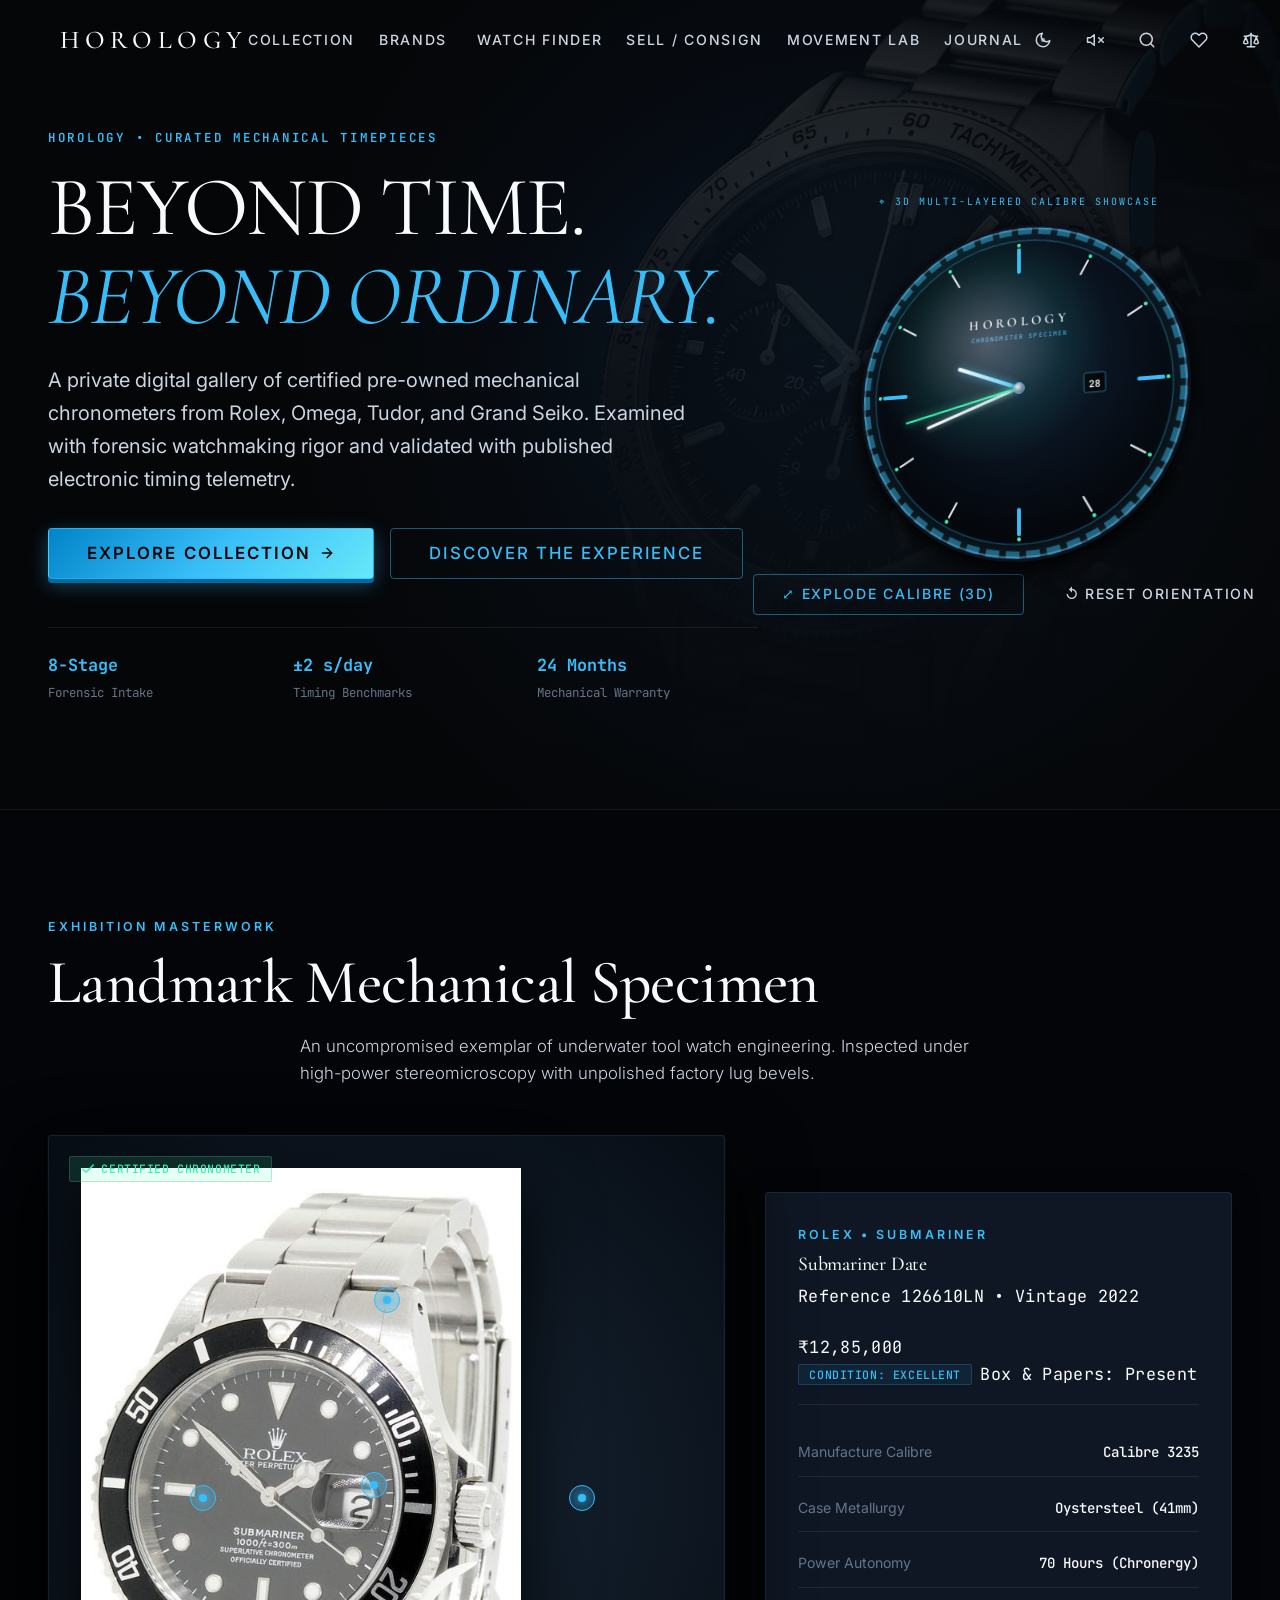
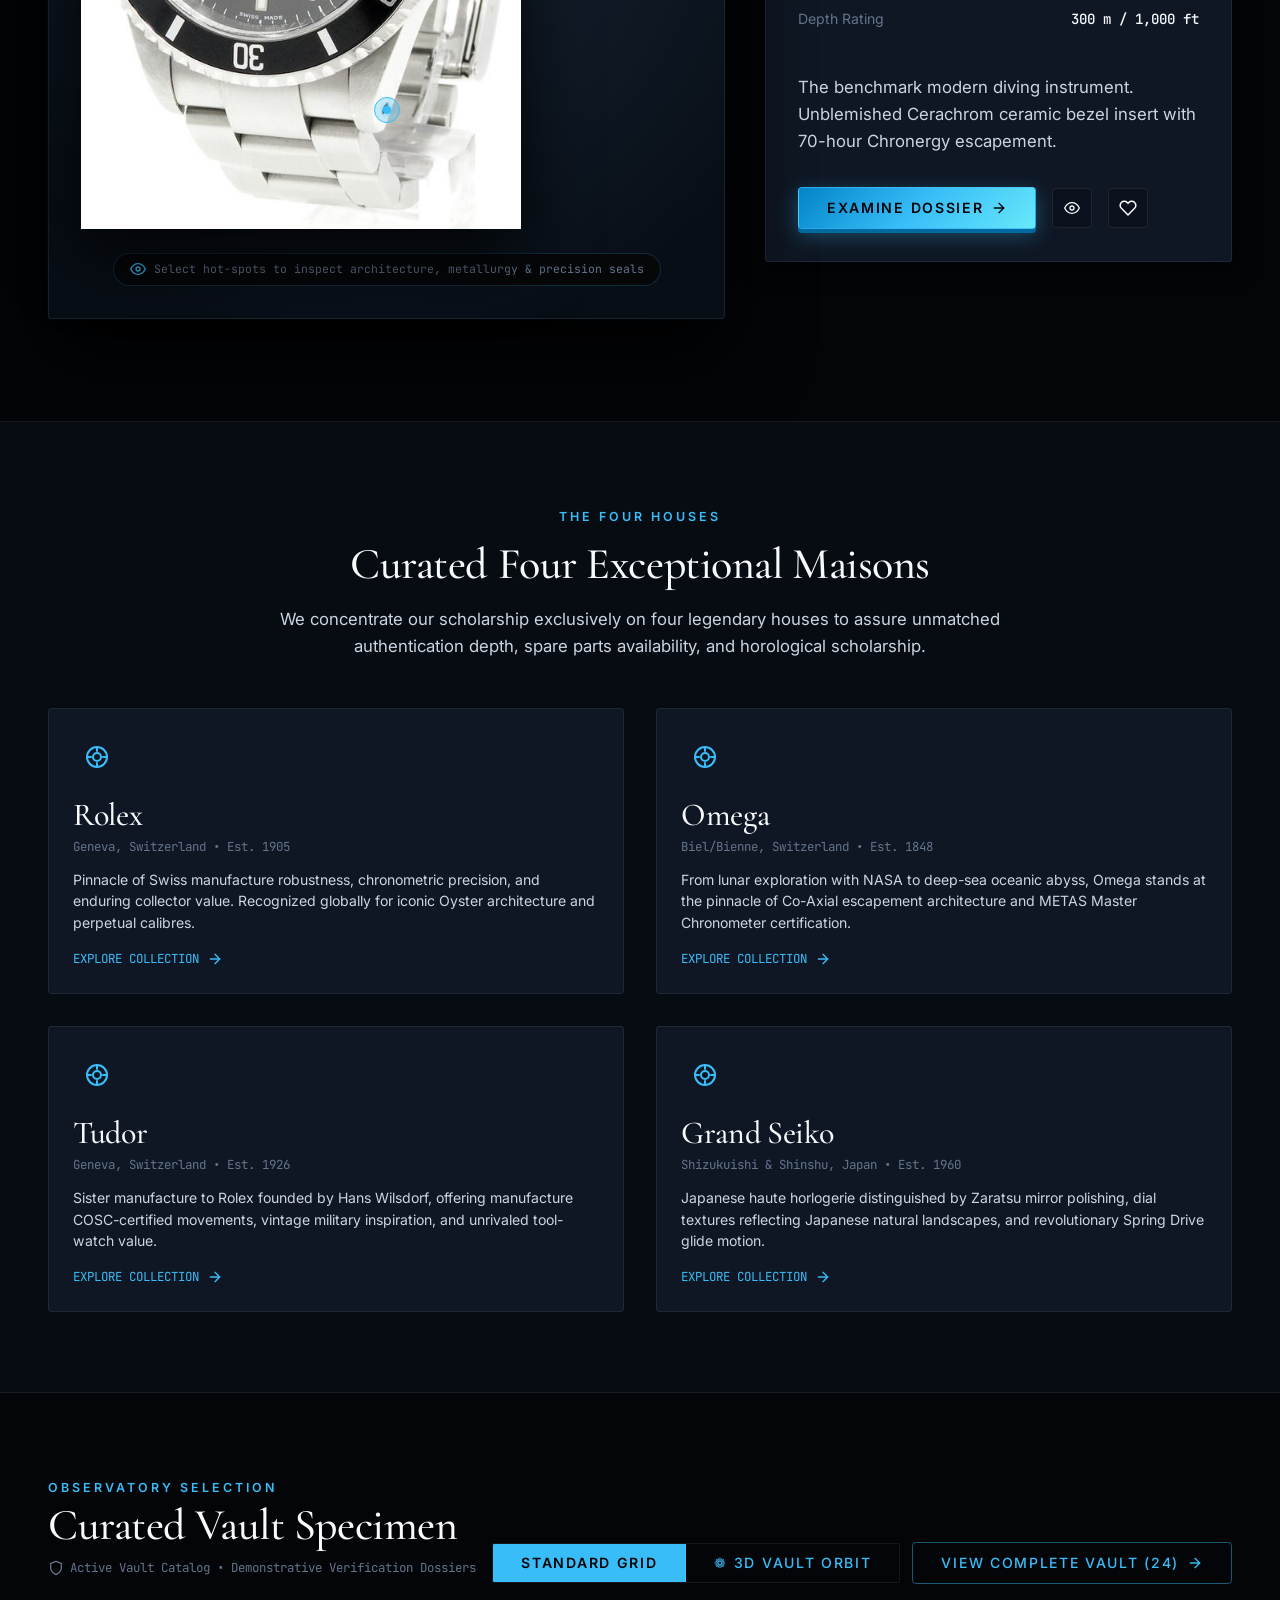
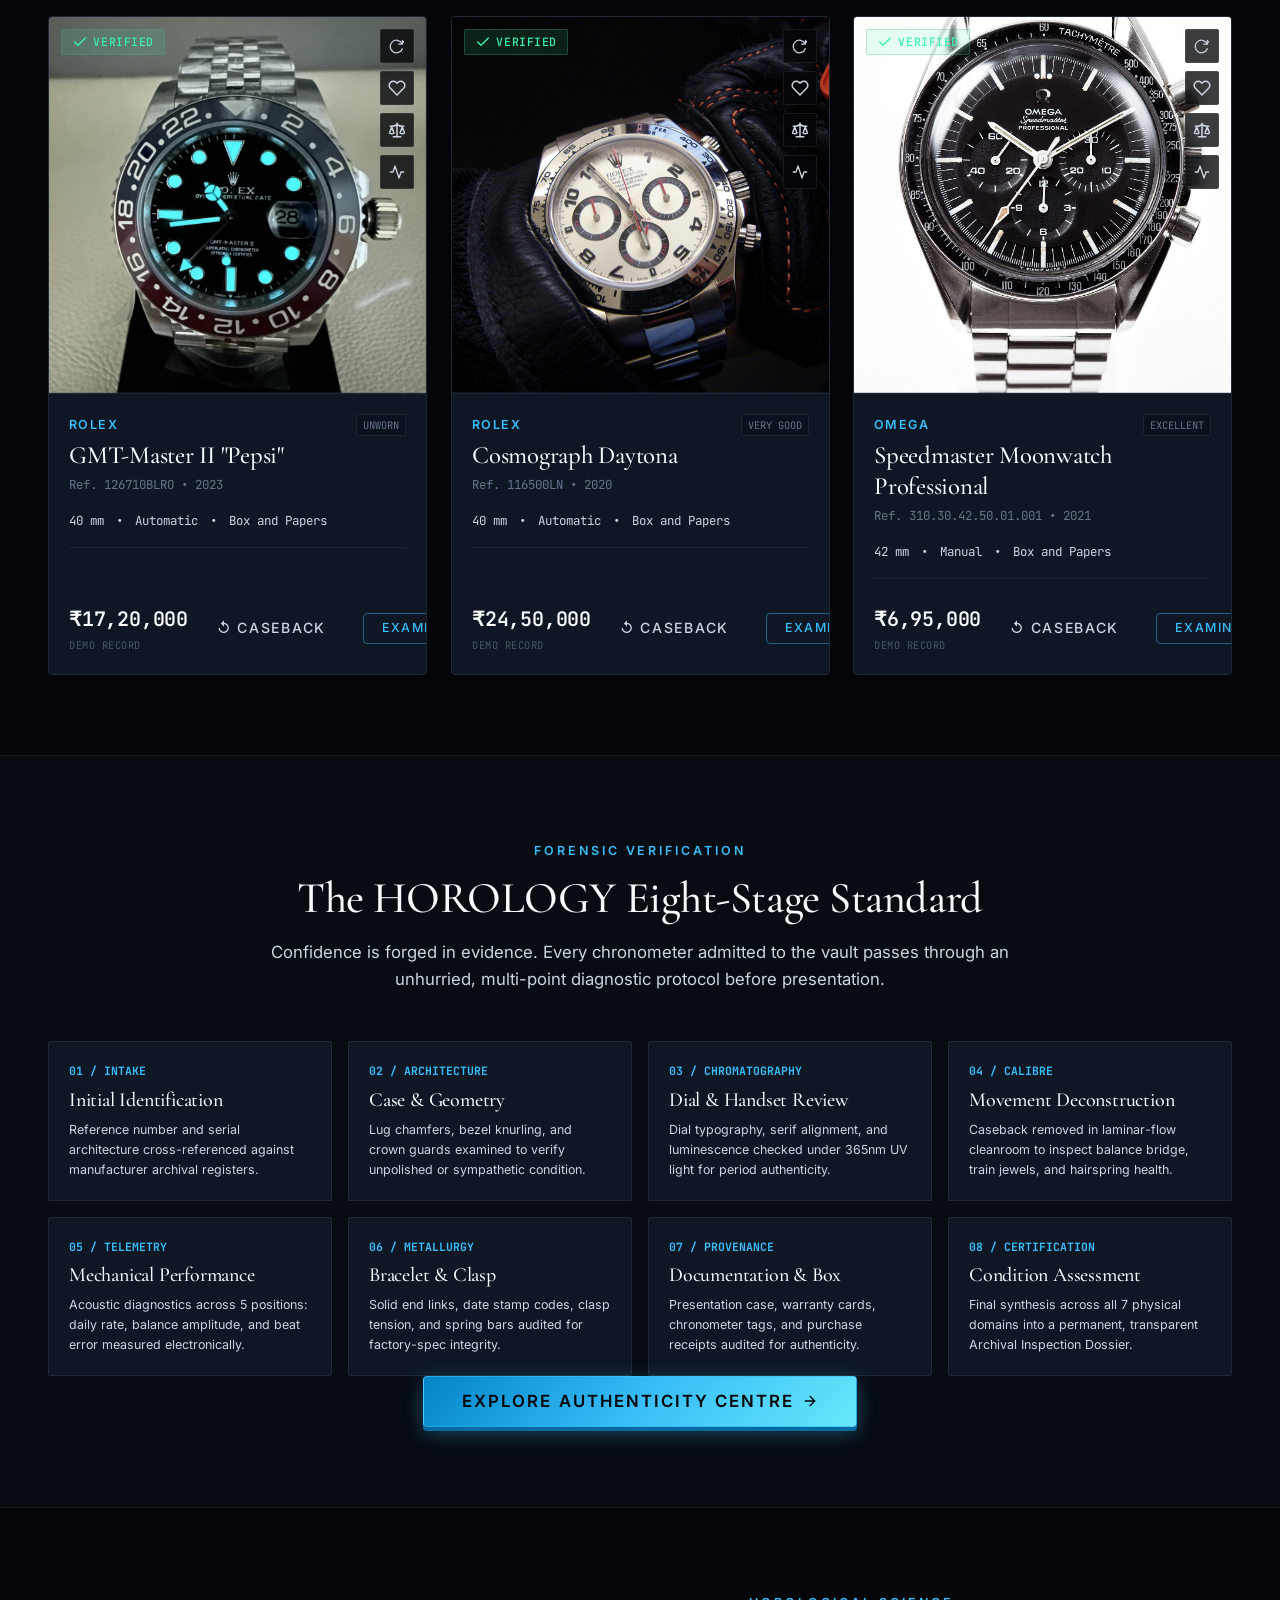
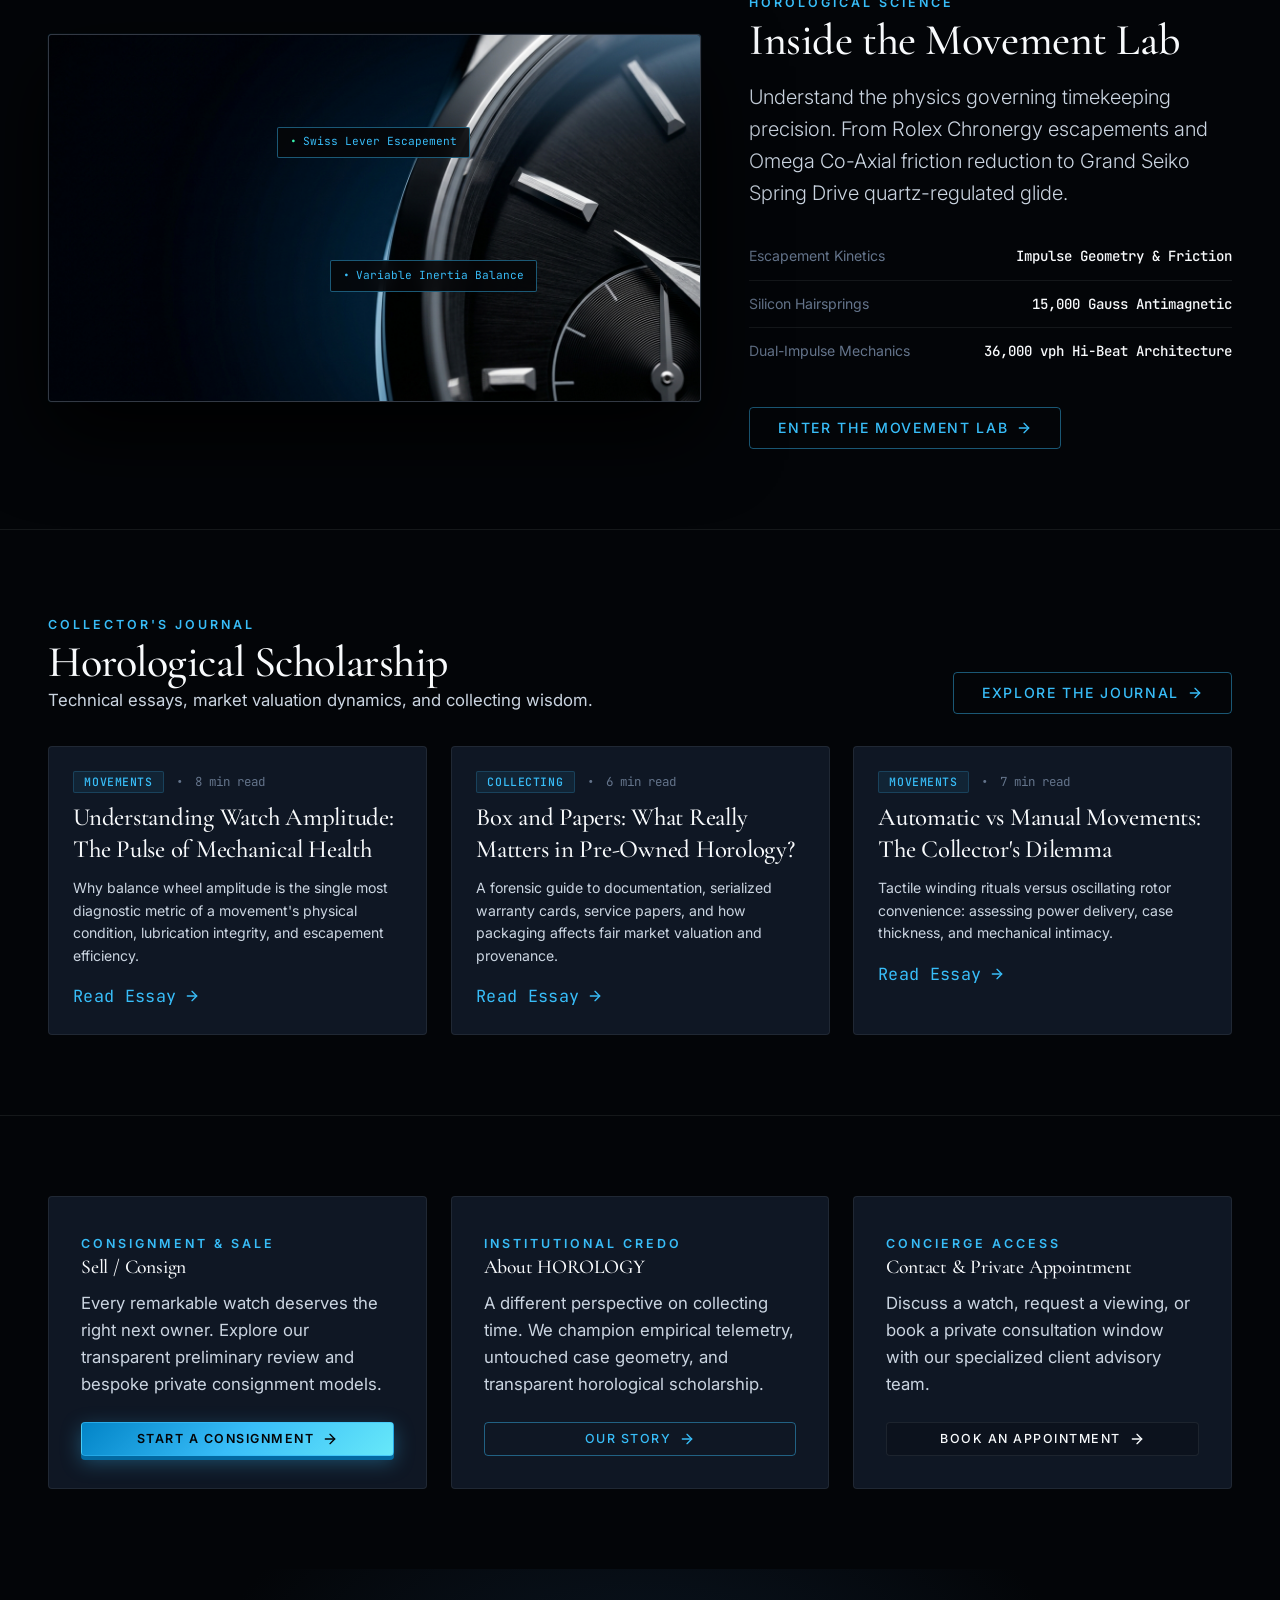
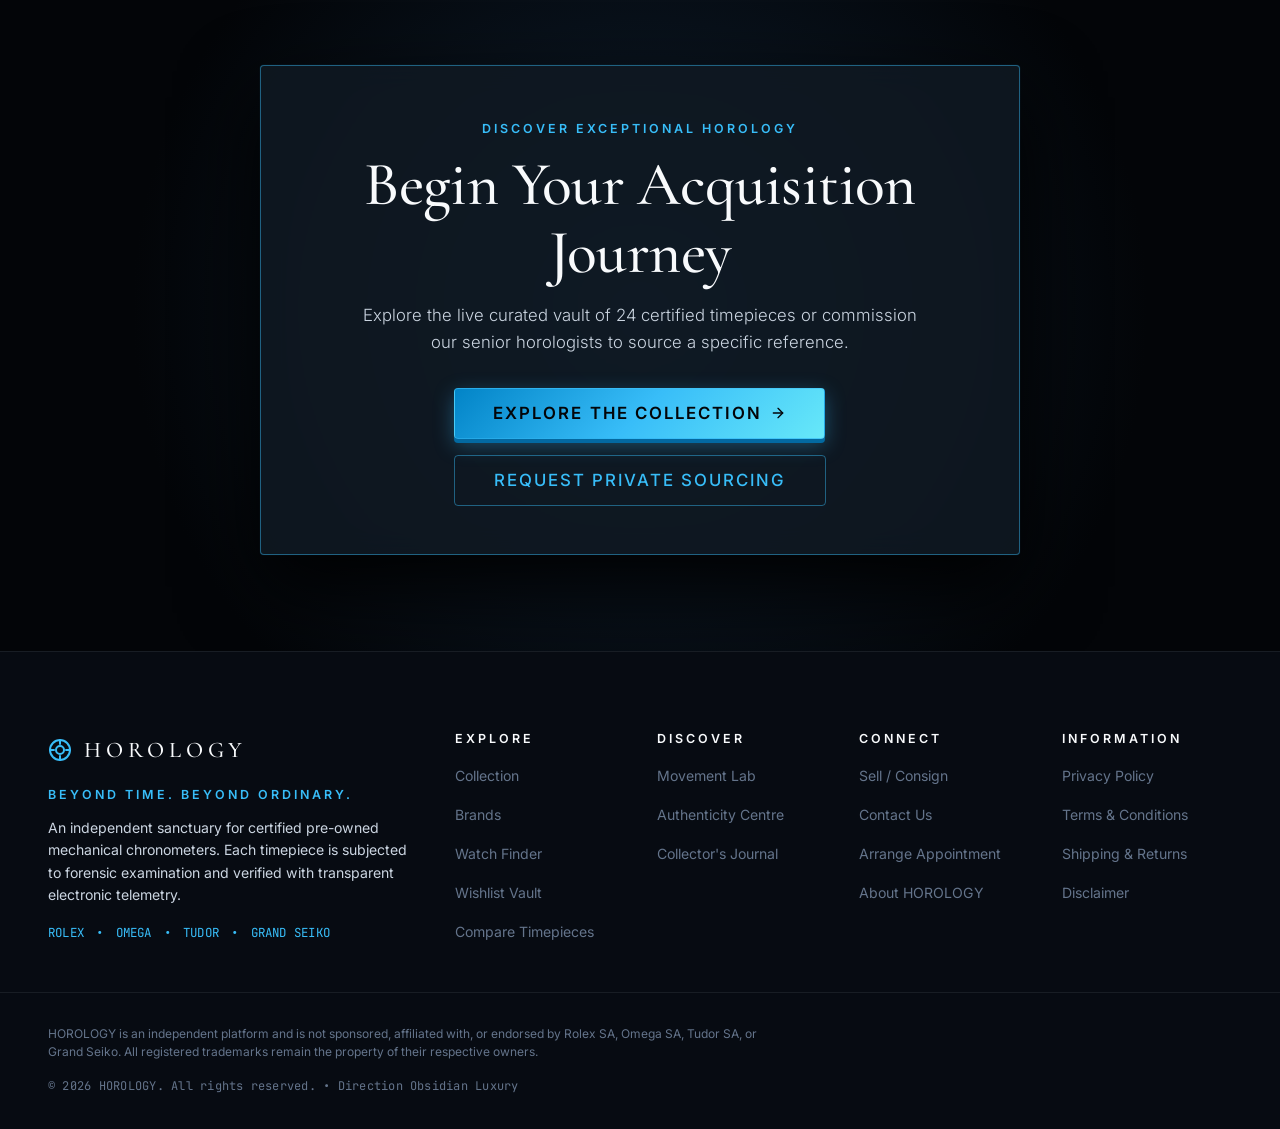
==== commit 55de526a: "feat(redesign): eliminate gold palette, implement dark obsidian titanium and ice cyan scheme, and el" ====
--- a/index.html
+++ b/index.html
@@ -47,7 +47,7 @@
   <div id="appLoader" class="app-loader" role="status" aria-live="polite" aria-label="Loading HOROLOGY">
     <div class="app-loader-content">
       <div class="brand-wordmark mb-3 animate-pulse" style="font-size: 2.2rem; justify-content: center;">
-        <span style="color: #D4AF37; margin-right: 8px;">⌖</span>
+        <span style="color: var(--accent-primary); margin-right: 8px;">⌖</span>
         <span>HOROLOGY</span>
       </div>
       <p class="body-muted font-mono" style="font-size: var(--text-xs); letter-spacing: 0.15em; text-transform: uppercase;">
--- a/css/tokens.css
+++ b/css/tokens.css
@@ -1,83 +1,99 @@
 /**
  * HOROLOGY — Design Tokens
- * Direction: OBSIDIAN LUXURY EDITION (Phase 08)
- * Architectural Color, Typography, Spacing, Shadows & Motion Systems
- * Strict Luxury Horological Specification
+ * Direction: OBSIDIAN TITANIUM & ICE CYAN EDITION (Strict Luxury Horology)
+ * Ultra-Smooth Tactile Precision & Spatial Architecture
+ * STRICTLY NO GOLD
  */
 
 :root {
   /* =========================================================================
-     1. SURFACES & FOUNDATION (Obsidian, Petrol & Deep Metallic Canvas)
-     ========================================================================= */
-  --bg-primary: #050608;          /* Pure Obsidian Canvas */
-  --bg-secondary: #0B131D;        /* Deep Petrol Slate */
-  --bg-surface: #101923;          /* Elevated Luxury Surface */
-  --bg-card: #121C27;             /* Card / Specimen Stage */
-  --bg-inset: #080D13;            /* Inset Recessed Surface */
-  --bg-surface-hover: #162330;    /* Interactive Surface Lift */
-  --bg-surface-active: #1C2B3B;   /* Interactive Depressed State */
-  --bg-overlay: rgba(5, 6, 8, 0.88);
-  --bg-overlay-heavy: rgba(5, 6, 8, 0.96);
-  --bg-glass: rgba(11, 19, 29, 0.92);
-  --bg-glass-subtle: rgba(16, 25, 35, 0.75);
-
-  /* =========================================================================
-     2. METALLIC ACCENTS (Champagne Gold, Rose Gold & Gilt Horology)
-     ========================================================================= */
-  --accent-primary: #D4AF37;       /* Primary Accent — Champagne Gold */
-  --accent-gold: #D4AF37;          /* Canonical Champagne Gold */
-  --accent-secondary: #B76E79;     /* Secondary Accent — Rose Gold */
-  --accent-rosegold: #B76E79;      /* Canonical Rose Gold */
-  --accent-gilt: #E5C58E;          /* Tertiary Metallic — Gilt Graining */
-  --accent-subtle: rgba(212, 175, 55, 0.12); /* Subtle Gold Wash */
-  --accent-hover: #DFBE4A;         /* Luminous Gold Hover */
-  --accent-active: #B8972E;        /* Pressed Gold */
-  --accent-glow: rgba(212, 175, 55, 0.22);
-  --accent-petrol: #1B344B;        /* Deep Petrol Blue Accent */
-  --accent-petrol-glow: rgba(27, 52, 75, 0.35);
-
-  /* =========================================================================
-     3. TYPOGRAPHY COLORS (Alabaster Paper, Muted Titanium & Softened Gold)
-     ========================================================================= */
-  --text-primary: #F4F4F0;         /* Alabaster Paper — Headings & High Emph */
-  --text-secondary: #949AAB;       /* Muted Titanium — Calm, Legible Body */
-  --text-body: #949AAB;            /* Alias for Body Copy */
-  --text-muted: #6E7688;           /* Neutral Metadata & Timestamps */
-  --text-dim: #454C5C;             /* Hairline Annotations & Footnotes */
-  --text-inverse: #050608;         /* Text on Bright Accents */
-  --text-gold: #D4AF37;            /* Curatorial Gold Callouts */
-  --text-gilt: #E5C58E;            /* Warm Gilt Text */
-  --text-rosegold: #B76E79;        /* Rose Gold Highlights */
-
-  /* =========================================================================
-     4. BORDERS & FINE RULED SEPARATORS
-     ========================================================================= */
-  --border-subtle: #1A2634;        /* Restrained Structural Rule */
-  --border-strong: #27384B;        /* Focused Surface Perimeter */
-  --border-hairline: rgba(212, 175, 55, 0.15); /* Gold Hairline Accent */
-  --border-accent: rgba(212, 175, 55, 0.45);   /* Significant Gold Border */
-  --border-rosegold: rgba(183, 110, 121, 0.35); /* Rose Gold Accent Border */
+     1. SURFACES & FOUNDATION (Pitch Obsidian, Deep Basalt & Titanium Slate)
+     ========================================================================= */
+  --bg-primary: #030508;          /* Pure Pitch Obsidian Canvas */
+  --bg-secondary: #070B12;        /* Deep Basalt Slate */
+  --bg-surface: #0C121D;          /* Elevated Titanium Surface */
+  --bg-card: #0F1724;             /* Specimen Stage / Card Base */
+  --bg-inset: #05080E;            /* Inset Recessed Surface */
+  --bg-surface-hover: #141F30;    /* Interactive Surface Lift */
+  --bg-surface-active: #19283D;   /* Interactive Depressed State */
+  --bg-overlay: rgba(3, 5, 8, 0.88);
+  --bg-overlay-heavy: rgba(3, 5, 8, 0.96);
+  --bg-glass: rgba(11, 18, 29, 0.88);
+  --bg-glass-subtle: rgba(15, 23, 36, 0.70);
+
+  /* =========================================================================
+     2. TECHNICAL METALLIC ACCENTS (Brushed Platinum, Titanium, Ice Cyan & Lume)
+     STRICTLY NO GOLD
+     ========================================================================= */
+  --accent-primary: #38BDF8;       /* Electric Ice Cyan — Primary Technical Accent */
+  --accent-cyan: #38BDF8;          /* Canonical Ice Cyan */
+  --accent-secondary: #E2E8F0;     /* Brushed Platinum / Titanium */
+  --accent-platinum: #E2E8F0;      /* Canonical Brushed Platinum */
+  --accent-lume: #38F2AF;          /* Super-LumiNova Precision Cyan-Green */
+  --accent-steel: #94A3B8;         /* Polished Surgical Steel */
+  --accent-subtle: rgba(56, 189, 248, 0.12); /* Subtle Ice Cyan Wash */
+  --accent-hover: #67E8F9;         /* Luminous Aqua Cyan Hover */
+  --accent-active: #0284C7;        /* Deep Cobalt Blue Pressed */
+  --accent-glow: rgba(56, 189, 248, 0.28);
+  --accent-petrol: #0B1E32;        /* Deep Petrol Basalt */
+  --accent-petrol-glow: rgba(56, 189, 248, 0.15);
+
+  /* Clean Forwarding Aliases (Never Render Gold) */
+  --accent-gold: #38BDF8;          /* Remapped to Ice Cyan */
+  --accent-rosegold: #E2E8F0;      /* Remapped to Brushed Platinum */
+  --accent-gilt: #94A3B8;          /* Remapped to Polished Steel */
+
+  /* =========================================================================
+     3. TYPOGRAPHY COLORS (Pure White Alabaster, Icy Slate & Super-LumiNova)
+     ========================================================================= */
+  --text-primary: #F8FAFC;         /* Pure Crisp Alabaster White — Headings */
+  --text-secondary: #CBD5E1;       /* Icy Titanium Slate — High Legibility */
+  --text-body: #94A3B8;            /* Calm Cool Steel Body */
+  --text-muted: #64748B;           /* Neutral Technical Metadata */
+  --text-dim: #475569;             /* Hairline Sub-Markings & Annotations */
+  --text-inverse: #030508;         /* Text on Bright Accents */
+  --text-accent: #38BDF8;          /* Technical Ice Cyan Callouts */
+  --text-cyan: #38BDF8;            /* Canonical Ice Cyan */
+  --text-platinum: #E2E8F0;        /* Brushed Platinum Heading Accent */
+  --text-lume: #38F2AF;            /* Super-LumiNova Precision Accent */
+  --text-gold: #38BDF8;            /* Remapped from Gold to Technical Ice Cyan */
+  --text-gilt: #E2E8F0;            /* Remapped from Gilt to Platinum */
+  --text-rosegold: #CBD5E1;        /* Remapped from Rosegold to Titanium */
+
+  /* =========================================================================
+     4. BORDERS & FINE RULED SEPARATORS (Titanium Hairlines & Cyan Beams)
+     ========================================================================= */
+  --border-subtle: rgba(226, 232, 240, 0.08); /* Minimal Titanium Hairline */
+  --border-strong: rgba(226, 232, 240, 0.18); /* Defined Titanium Perimeter */
+  --border-hairline: rgba(56, 189, 248, 0.20); /* Cyan Hairline Accent */
+  --border-accent: rgba(56, 189, 248, 0.45);   /* Electric Cyan Border */
+  --border-platinum: rgba(226, 232, 240, 0.35); /* Brushed Platinum Border */
+  --border-rosegold: rgba(226, 232, 240, 0.20);
 
   /* =========================================================================
      5. STATUS & VERIFICATION SEMANTICS
      ========================================================================= */
-  --status-verified: #4EA87A;
-  --status-verified-bg: rgba(78, 168, 122, 0.12);
-  --status-reserved: #D4AF37;
-  --status-reserved-bg: rgba(212, 175, 55, 0.12);
-  --status-archived: #768194;
-  --status-archived-bg: rgba(118, 129, 148, 0.12);
-  --status-danger: #D96464;
-  --status-danger-bg: rgba(217, 100, 100, 0.12);
+  --status-verified: #38F2AF;       /* Super-LumiNova Green-Cyan */
+  --status-verified-bg: rgba(56, 242, 175, 0.12);
+  --status-reserved: #38BDF8;       /* Electric Ice Reserved */
+  --status-reserved-bg: rgba(56, 189, 248, 0.12);
+  --status-archived: #64748B;
+  --status-archived-bg: rgba(100, 116, 139, 0.12);
+  --status-danger: #F43F5E;
+  --status-danger-bg: rgba(244, 63, 94, 0.12);
 
   /* =========================================================================
      6. ATMOSPHERIC GRADIENTS & SAPPHIRE SPECULAR REFLECTIONS
      ========================================================================= */
-  --gradient-obsidian-hero: radial-gradient(130% 90% at 50% -10%, #0F1F30 0%, #050608 85%);
-  --gradient-card-vignette: radial-gradient(circle at 50% 35%, rgba(16, 25, 35, 0.6) 0%, #101923 100%);
-  --gradient-gold-sheen: linear-gradient(135deg, rgba(212, 175, 55, 0.18) 0%, rgba(229, 197, 142, 0.04) 60%, transparent 100%);
-  --gradient-sapphire: linear-gradient(115deg, transparent 20%, rgba(255, 255, 255, 0.08) 45%, rgba(212, 175, 55, 0.16) 50%, transparent 60%);
-  --gradient-gold-button: linear-gradient(135deg, #E5C58E 0%, #D4AF37 50%, #B89228 100%);
+  --gradient-obsidian-hero: radial-gradient(130% 90% at 50% -10%, #0B192A 0%, #030508 85%);
+  --gradient-card-vignette: radial-gradient(circle at 50% 35%, rgba(20, 32, 48, 0.45) 0%, #0C121D 100%);
+  --gradient-cyan-sheen: linear-gradient(135deg, rgba(56, 189, 248, 0.16) 0%, rgba(226, 232, 240, 0.05) 60%, transparent 100%);
+  --gradient-sapphire: linear-gradient(115deg, transparent 20%, rgba(255, 255, 255, 0.12) 45%, rgba(56, 189, 248, 0.20) 50%, transparent 60%);
+  --gradient-cyan-button: linear-gradient(135deg, #0284C7 0%, #38BDF8 50%, #67E8F9 100%);
+  --gradient-platinum-button: linear-gradient(135deg, #F8FAFC 0%, #E2E8F0 50%, #CBD5E1 100%);
+  --gradient-titanium-button: linear-gradient(135deg, #1E293B 0%, #0F172A 100%);
+  --gradient-gold-sheen: var(--gradient-cyan-sheen);
+  --gradient-gold-button: var(--gradient-cyan-button);
 
   /* =========================================================================
      7. TYPOGRAPHY STACKS & SCALES
@@ -120,7 +136,7 @@
   --space-20: 5rem;    /* 80px */
   --space-24: 6rem;    /* 96px */
   --space-32: 8rem;    /* 128px */
-  --space-editorial: clamp(5rem, 8vw, 12rem); /* High-End Editorial Rhythm */
+  --space-editorial: clamp(5rem, 8vw, 12rem);
 
   /* Containers & Layout */
   --container-max: 1320px;
@@ -128,7 +144,7 @@
   --container-narrow: 880px;
   --container-pad: clamp(1.25rem, 4vw, 3rem);
 
-  /* Hairline Radii (Restrained Luxury Craftsmanship) */
+  /* Hairline Radii */
   --radius-xs: 2px;
   --radius-sm: 4px;
   --radius-md: 6px;
@@ -138,21 +154,25 @@
   /* =========================================================================
      9. ELEVATION, SHADOWS & LUMINESCENCE
      ========================================================================= */
-  --shadow-card: 0 4px 24px rgba(0, 0, 0, 0.65), 0 0 1px rgba(212, 175, 55, 0.15);
-  --shadow-card-hover: 0 16px 48px rgba(0, 0, 0, 0.85), 0 0 24px rgba(212, 175, 55, 0.18);
-  --shadow-dropdown: 0 16px 44px rgba(3, 4, 6, 0.92), 0 0 0 1px var(--border-subtle);
-  --shadow-modal: 0 32px 80px rgba(0, 0, 0, 0.95), 0 0 1px var(--border-accent);
+  --shadow-card: 0 4px 24px rgba(0, 0, 0, 0.75), 0 0 1px rgba(56, 189, 248, 0.2);
+  --shadow-card-hover: 0 18px 48px rgba(0, 0, 0, 0.9), 0 0 28px rgba(56, 189, 248, 0.25);
+  --shadow-dropdown: 0 16px 44px rgba(0, 0, 0, 0.95), 0 0 0 1px var(--border-strong);
+  --shadow-modal: 0 32px 80px rgba(0, 0, 0, 0.98), 0 0 1px var(--border-accent);
   --shadow-glow: 0 0 32px var(--accent-glow);
-  --shadow-gold-inset: inset 0 1px 0 rgba(229, 197, 142, 0.3);
-
-  /* =========================================================================
-     10. MOTION TIMING & SPRINGS
-     ========================================================================= */
-  --transition-fast: 150ms ease;
-  --transition-base: 250ms ease;
-  --transition-smooth: 400ms cubic-bezier(0.16, 1, 0.3, 1);
-  --transition-slow: 650ms cubic-bezier(0.16, 1, 0.3, 1);
-  --transition-drawer: 350ms cubic-bezier(0.2, 0.8, 0.2, 1);
+  --shadow-cyan-glow: 0 0 24px rgba(56, 189, 248, 0.45);
+  --shadow-platinum-inset: inset 0 1px 0 rgba(255, 255, 255, 0.3);
+  --shadow-gold-inset: var(--shadow-platinum-inset);
+
+  /* =========================================================================
+     10. MOTION TIMING & SPRINGS (Ultra-Smooth Horological Curves)
+     ========================================================================= */
+  --transition-fast: 160ms cubic-bezier(0.16, 1, 0.3, 1);
+  --transition-base: 280ms cubic-bezier(0.16, 1, 0.3, 1);
+  --transition-smooth: 420ms cubic-bezier(0.16, 1, 0.3, 1);
+  --transition-slow: 700ms cubic-bezier(0.16, 1, 0.3, 1);
+  --transition-drawer: 380ms cubic-bezier(0.2, 0.8, 0.2, 1);
+  --ease-out-spring: cubic-bezier(0.16, 1, 0.3, 1);
+  --ease-elastic: cubic-bezier(0.34, 1.56, 0.64, 1);
 
   /* =========================================================================
      11. LAYERING / Z-INDEX
@@ -184,4 +204,5 @@
   --color-border-hairline: var(--border-subtle);
   --color-status-verified: var(--status-verified);
   --color-status-reserved: var(--status-reserved);
+  --gold: var(--accent-primary);
 }
--- a/css/typography.css
+++ b/css/typography.css
@@ -4,7 +4,12 @@
  */
 
 /* Editorial Headings (Cormorant Garamond) */
-h1, h2, h3, h4, h5, h6,
+h1,
+h2,
+h3,
+h4,
+h5,
+h6,
 .font-serif,
 .heading-display,
 .heading-1,
@@ -49,7 +54,10 @@
 }
 
 /* Technical Monospace & Spec Data (JetBrains Mono) */
-code, kbd, samp, pre,
+code,
+kbd,
+samp,
+pre,
 .font-mono,
 .tabular-spec,
 .timegrapher-readout,
@@ -91,14 +99,27 @@
   line-height: 1.6;
   color: var(--text-secondary);
   font-weight: 300;
+  max-width: 720px;
+  margin-left: auto;
+  margin-right: auto;
 }
 
 .body-muted {
-  color: var(--text-muted);
+  color: var(--text-secondary);
+  opacity: 1;
 }
 
-.text-accent {
+.text-accent,
+.text-cyan {
   color: var(--accent-primary);
+}
+
+.text-platinum {
+  color: var(--accent-secondary);
+}
+
+.text-lume {
+  color: var(--accent-lume);
 }
 
 .text-verified {
@@ -106,7 +127,7 @@
 }
 
 .text-gold {
-  color: var(--status-reserved);
+  color: var(--accent-primary); /* Remapped from gold to technical ice cyan */
 }
 
 .text-center {
@@ -119,5 +140,4 @@
 
 .text-left {
   text-align: left;
-}
-
+}
--- a/css/global.css
+++ b/css/global.css
@@ -1,4 +1,4 @@
-/**
+﻿/**
  * HOROLOGY — Global Canvas & Utility Stylesheet
  * Direction: OBSIDIAN LUXURY EDITION (Phase 08)
  * Atmospheric Vignettes, Sapphire Crystal Refraction, Structural Rhythms
@@ -18,9 +18,18 @@
   flex: 1 0 auto;
   position: relative;
   width: 100%;
-}
-
-/* Custom Luxury Scrollbars (Obsidian / Champagne Gold) */
+  max-width: 100%;
+  box-sizing: border-box;
+  padding-top: 110px; /* Clearance for fixed navbar (80px) + 30px breathing room */
+}
+
+/* Homepage has its own full-bleed hero that integrates underneath the transparent header */
+.site-main:has(.homepage-view),
+.site-main.is-homepage {
+  padding-top: 0;
+}
+
+/* Custom Luxury Scrollbars (Obsidian / Ice Cyan) */
 ::-webkit-scrollbar {
   width: 7px;
   height: 7px;
@@ -143,10 +152,47 @@
 .gap-8 { gap: var(--space-8); }
 .gap-12 { gap: var(--space-12); }
 
-/* Grid Helpers */
+/* Grid & Positioning Helpers */
 .grid { display: grid; }
 .w-full { width: 100%; }
+.min-w-0 { min-width: 0; }
 .max-w-narrow { max-width: var(--container-narrow); margin-left: auto; margin-right: auto; }
+.mx-auto { margin-left: auto; margin-right: auto; }
+.relative { position: relative; }
+.absolute { position: absolute; }
+.overflow-hidden { overflow: hidden; }
+.z-10 { position: relative; z-index: 10; }
+.z-20 { position: relative; z-index: 20; }
+.text-center { text-align: center; }
+.text-left { text-align: left; }
+.text-right { text-align: right; }
+.block { display: block; }
+.hidden { display: none; }
+
+/* Spacing Helpers */
+.p-8 { padding: var(--space-8); }
+.p-6 { padding: var(--space-6); }
+.p-5 { padding: var(--space-5); }
+.p-4 { padding: var(--space-4); }
+.p-3 { padding: var(--space-3); }
+.p-2 { padding: var(--space-2); }
+.py-2 { padding-top: var(--space-2); padding-bottom: var(--space-2); }
+.py-3 { padding-top: var(--space-3); padding-bottom: var(--space-3); }
+.py-4 { padding-top: var(--space-4); padding-bottom: var(--space-4); }
+.pt-4 { padding-top: var(--space-4); }
+.mt-4 { margin-top: var(--space-4); }
+.mb-12 { margin-bottom: var(--space-12); }
+.mb-10 { margin-bottom: var(--space-10); }
+.mb-8 { margin-bottom: var(--space-8); }
+.mb-6 { margin-bottom: var(--space-6); }
+.mb-4 { margin-bottom: var(--space-4); }
+.mb-3 { margin-bottom: var(--space-3); }
+.mb-2 { margin-bottom: var(--space-2); }
+.mb-1 { margin-bottom: var(--space-1); }
+
+/* Borders & Dividers */
+.border { border: 1px solid var(--border-subtle); }
+.border-top { border-top: 1px solid var(--border-subtle); }
 
 /* Image Framing & Ratio */
 .aspect-16-9 { aspect-ratio: 16 / 9; }
@@ -196,7 +242,7 @@
     115deg,
     transparent 35%,
     rgba(255, 255, 255, 0.04) 46%,
-    rgba(212, 175, 55, 0.12) 50%,
+    rgba(56, 189, 248, 0.12) 50%,
     rgba(255, 255, 255, 0.04) 54%,
     transparent 65%
   );
@@ -227,7 +273,7 @@
   z-index: 99999;
   background-color: #050608;
   background-image: 
-    radial-gradient(ellipse 80% 50% at 50% -20%, rgba(212, 175, 55, 0.08), transparent 70%),
+    radial-gradient(ellipse 80% 50% at 50% -20%, rgba(56, 189, 248, 0.08), transparent 70%),
     radial-gradient(circle 600px at 100% 40%, rgba(27, 52, 75, 0.3), transparent),
     radial-gradient(circle 500px at 0% 80%, rgba(16, 25, 35, 0.4), transparent);
   display: flex;
--- a/css/layout.css
+++ b/css/layout.css
@@ -10,6 +10,7 @@
   margin-right: auto;
   padding-left: var(--container-pad);
   padding-right: var(--container-pad);
+  box-sizing: border-box;
 }
 
 .container-wide {
@@ -19,6 +20,7 @@
   margin-right: auto;
   padding-left: var(--container-pad);
   padding-right: var(--container-pad);
+  box-sizing: border-box;
 }
 
 .container-narrow {
@@ -28,12 +30,14 @@
   margin-right: auto;
   padding-left: var(--container-pad);
   padding-right: var(--container-pad);
+  box-sizing: border-box;
 }
 
 .container-fluid {
   width: 100%;
   padding-left: var(--container-pad);
   padding-right: var(--container-pad);
+  box-sizing: border-box;
 }
 
 /* 12-Column Fluid Grid System */
@@ -41,39 +45,79 @@
   display: grid;
   grid-template-columns: repeat(12, minmax(0, 1fr));
   gap: var(--space-6);
+  width: 100%;
+  max-width: 100%;
+  box-sizing: border-box;
 }
 
-.col-span-12 { grid-column: span 12 / span 12; }
-.col-span-8  { grid-column: span 8 / span 12; }
-.col-span-7  { grid-column: span 7 / span 12; }
-.col-span-6  { grid-column: span 6 / span 12; }
-.col-span-5  { grid-column: span 5 / span 12; }
-.col-span-4  { grid-column: span 4 / span 12; }
-.col-span-3  { grid-column: span 3 / span 12; }
+.col-span-12 { grid-column: span 12 / span 12; min-width: 0; max-width: 100%; box-sizing: border-box; }
+.col-span-8  { grid-column: span 8 / span 12; min-width: 0; max-width: 100%; box-sizing: border-box; }
+.col-span-7  { grid-column: span 7 / span 12; min-width: 0; max-width: 100%; box-sizing: border-box; }
+.col-span-6  { grid-column: span 6 / span 12; min-width: 0; max-width: 100%; box-sizing: border-box; }
+.col-span-5  { grid-column: span 5 / span 12; min-width: 0; max-width: 100%; box-sizing: border-box; }
+.col-span-4  { grid-column: span 4 / span 12; min-width: 0; max-width: 100%; box-sizing: border-box; }
+.col-span-3  { grid-column: span 3 / span 12; min-width: 0; max-width: 100%; box-sizing: border-box; }
+
+/* Grid Presets */
+.grid-3 {
+  display: grid;
+  grid-template-columns: repeat(3, minmax(0, 1fr));
+  gap: var(--space-4);
+  width: 100%;
+  box-sizing: border-box;
+}
+
+.grid-2 {
+  display: grid;
+  grid-template-columns: repeat(2, minmax(0, 1fr));
+  gap: var(--space-6);
+  width: 100%;
+  box-sizing: border-box;
+}
 
 /* Dedicated Grid Presets */
 .watch-grid {
   display: grid;
   grid-template-columns: repeat(auto-fill, minmax(280px, 1fr));
   gap: var(--space-6);
+  width: 100%;
+  box-sizing: border-box;
 }
 
 .brand-grid {
   display: grid;
   grid-template-columns: repeat(auto-fill, minmax(260px, 1fr));
   gap: var(--space-6);
+  width: 100%;
+  box-sizing: border-box;
 }
 
 .feature-grid {
   display: grid;
   grid-template-columns: repeat(auto-fit, minmax(240px, 1fr));
   gap: var(--space-6);
+  width: 100%;
+  box-sizing: border-box;
+}
+
+.feature-grid > * {
+  min-width: 0;
+  max-width: 100%;
+  box-sizing: border-box;
 }
 
 .journal-grid {
   display: grid;
   grid-template-columns: repeat(auto-fill, minmax(320px, 1fr));
   gap: var(--space-8);
+  width: 100%;
+  box-sizing: border-box;
+}
+
+.journal-grid > * {
+  min-width: 0;
+  max-width: 100%;
+  box-sizing: border-box;
 }
 
 /* Catalog Sidebar + Listing Layout */
@@ -82,6 +126,8 @@
   grid-template-columns: 280px 1fr;
   gap: var(--space-8);
   align-items: start;
+  width: 100%;
+  box-sizing: border-box;
 }
 
 /* Two-Column Editorial Layout */
@@ -90,6 +136,14 @@
   grid-template-columns: 1fr 1fr;
   gap: var(--space-12);
   align-items: center;
+  width: 100%;
+  box-sizing: border-box;
+}
+
+.two-column-split > * {
+  min-width: 0;
+  max-width: 100%;
+  box-sizing: border-box;
 }
 
 .watch-detail-layout {
@@ -97,4 +151,13 @@
   grid-template-columns: 1.15fr 0.85fr;
   gap: var(--space-12);
   align-items: start;
+  width: 100%;
+  box-sizing: border-box;
 }
+
+.watch-detail-layout > * {
+  min-width: 0;
+  max-width: 100%;
+  box-sizing: border-box;
+}
+}
--- a/css/components.css
+++ b/css/components.css
@@ -1,4 +1,4 @@
-/**
+﻿/**
  * HOROLOGY — Component Library Stylesheet
  * Direction: OBSIDIAN LUXURY EDITION (Phase 08)
  * Curated Vault Cards, Timing Telemetry Drawers, Interactive Hotspots, Metallic Hierarchy
@@ -28,33 +28,105 @@
   cursor: pointer;
 }
 
-.btn-primary {
-  background-color: var(--accent-primary);
-  color: #050608;
-  border-color: var(--accent-primary);
+.btn-primary,
+.btn-cyan {
+  background: var(--gradient-cyan-button);
+  color: #030508;
+  border-color: rgba(56, 189, 248, 0.6);
   font-weight: 600;
-  box-shadow: 0 4px 16px rgba(212, 175, 55, 0.25);
-}
-
-.btn-primary:hover {
-  background-color: var(--accent-hover);
-  border-color: var(--accent-hover);
-  transform: translateY(-1px);
-  box-shadow: 0 6px 24px rgba(212, 175, 55, 0.4);
-}
-
-.btn-gold {
-  background: var(--gradient-gold-button);
-  color: #050608;
-  border-color: var(--accent-primary);
+  position: relative;
+  overflow: hidden;
+  box-shadow: 0 4px 0 #0369a1, 0 6px 20px rgba(56, 189, 248, 0.35);
+  transition: transform 0.15s cubic-bezier(0.16, 1, 0.3, 1), box-shadow 0.15s cubic-bezier(0.16, 1, 0.3, 1), background 0.2s ease;
+  will-change: transform, box-shadow;
+}
+
+.btn-primary:hover,
+.btn-cyan:hover {
+  background: linear-gradient(135deg, #0ea5e9 0%, #38bdf8 50%, #67e8f9 100%);
+  border-color: #67e8f9;
+  transform: translateY(-2px);
+  box-shadow: 0 6px 0 #0369a1, 0 12px 28px rgba(56, 189, 248, 0.5);
+}
+
+.btn-primary:active,
+.btn-cyan:active {
+  transform: translateY(3px);
+  box-shadow: 0 1px 0 #0369a1, 0 3px 8px rgba(0, 0, 0, 0.5);
+}
+
+.btn-gold,
+.btn-platinum {
+  background: var(--gradient-platinum-button);
+  color: #030508;
+  border-color: #cbd5e1;
   font-weight: 600;
-  box-shadow: 0 4px 20px rgba(212, 175, 55, 0.35);
-}
-
-.btn-gold:hover {
-  filter: brightness(1.1);
-  transform: translateY(-1px);
-  box-shadow: 0 8px 30px rgba(212, 175, 55, 0.5);
+  position: relative;
+  overflow: hidden;
+  box-shadow: 0 4px 0 #94a3b8, 0 8px 22px rgba(226, 232, 240, 0.25);
+  transition: transform 0.15s cubic-bezier(0.16, 1, 0.3, 1), box-shadow 0.15s cubic-bezier(0.16, 1, 0.3, 1), filter 0.2s ease;
+  will-change: transform, box-shadow;
+}
+
+.btn-gold:hover,
+.btn-platinum:hover {
+  filter: brightness(1.08);
+  transform: translateY(-2px);
+  box-shadow: 0 6px 0 #94a3b8, 0 14px 30px rgba(226, 232, 240, 0.45);
+}
+
+.btn-gold:active,
+.btn-platinum:active {
+  transform: translateY(3px);
+  box-shadow: 0 1px 0 #94a3b8, 0 4px 10px rgba(0, 0, 0, 0.4);
+}
+
+/* 3D Specular Highlight Sheen on Buttons (Tracks Cursor) */
+.btn-primary::after,
+.btn-cyan::after,
+.btn-gold::after,
+.btn-platinum::after {
+  content: '';
+  position: absolute;
+  inset: 0;
+  background: radial-gradient(circle 90px at var(--btn-x, 50%) var(--btn-y, 50%), rgba(255, 255, 255, 0.38) 0%, transparent 80%);
+  pointer-events: none;
+  opacity: 0;
+  transition: opacity 0.25s ease;
+  mix-blend-mode: overlay;
+}
+
+.btn-primary:hover::after,
+.btn-cyan:hover::after,
+.btn-gold:hover::after,
+.btn-platinum:hover::after {
+  opacity: 1;
+}
+
+/* 3D Floating Glassmorphic Tooltip */
+.glass-tooltip-3d {
+  position: absolute;
+  padding: 8px 14px;
+  background: rgba(6, 11, 16, 0.88);
+  backdrop-filter: blur(14px);
+  -webkit-backdrop-filter: blur(14px);
+  border: 1px solid rgba(56, 189, 248, 0.35);
+  border-radius: var(--radius-xs);
+  box-shadow: 0 8px 24px rgba(0, 0, 0, 0.7), 0 0 12px rgba(56, 189, 248, 0.15);
+  color: var(--text-primary);
+  font-family: var(--font-mono);
+  font-size: 0.72rem;
+  letter-spacing: 0.05em;
+  pointer-events: none;
+  transform: translateZ(24px);
+  z-index: 100;
+  opacity: 0;
+  transition: opacity 0.2s ease, transform 0.2s cubic-bezier(0.2, 0.8, 0.4, 1);
+}
+
+.has-glass-tooltip:hover .glass-tooltip-3d {
+  opacity: 1;
+  transform: translateZ(30px) translateY(-4px);
 }
 
 .btn-secondary {
@@ -79,7 +151,7 @@
   background-color: var(--accent-subtle);
   border-color: var(--accent-primary);
   color: var(--text-primary);
-  box-shadow: 0 0 16px rgba(212, 175, 55, 0.2);
+  box-shadow: 0 0 16px rgba(56, 189, 248, 0.2);
 }
 
 .btn-ghost {
@@ -121,35 +193,244 @@
 }
 
 /* ==========================================================================
-   Curated Vault Watch Cards (Phase 08 Redesign)
+   Curated Vault Watch Cards (Phase 08 Redesign + 3D Flip Architecture)
    ========================================================================== */
 .card-watch {
+  background-color: transparent;
+  border: none;
+  border-radius: var(--radius-sm);
+  perspective: 1200px;
+  position: relative;
+  box-sizing: border-box;
+  height: 100%;
+}
+
+.card-watch-3d-flipper {
+  position: relative;
+  width: 100%;
+  height: 100%;
+  transform-style: preserve-3d;
+  transition: transform 0.75s cubic-bezier(0.2, 0.8, 0.2, 1);
+  will-change: transform;
+}
+
+.card-watch.is-flipped .card-watch-3d-flipper {
+  transform: rotateY(180deg);
+}
+
+.card-face {
+  backface-visibility: hidden;
+  -webkit-backface-visibility: hidden;
+  border-radius: var(--radius-sm);
+  overflow: hidden;
   background-color: var(--bg-card);
   border: 1px solid var(--border-subtle);
-  border-radius: var(--radius-sm);
+  transition: border-color var(--transition-base), box-shadow var(--transition-base), transform var(--transition-base);
+  box-sizing: border-box;
+}
+
+.card-face-front {
+  transform: rotateY(0deg);
+  display: flex;
+  flex-direction: column;
+  justify-content: space-between;
+  height: 100%;
+  transform-style: preserve-3d;
+  box-shadow: 0 4px 16px rgba(0, 0, 0, 0.4);
+}
+
+.card-watch:hover .card-face-front {
+  transform: translateY(-4px);
+  border-color: rgba(56, 189, 248, 0.35);
+  box-shadow: var(--shadow-card-hover);
+}
+
+/* Floating Elevated Status Badge (3D translateZ) */
+.card-face-front .card-watch-status {
+  transform: translateZ(24px);
+  transform-style: preserve-3d;
+  z-index: 10;
+}
+
+/* Back Face: Exhibition Sapphire Caseback */
+.card-face-back {
+  position: absolute;
+  inset: 0;
+  transform: rotateY(180deg);
+  display: flex;
+  flex-direction: column;
+  justify-content: space-between;
+  padding: var(--space-5);
+  background: radial-gradient(circle at 50% 25%, #101925 0%, #06090f 100%);
+  border: 1px solid rgba(56, 189, 248, 0.35);
+  box-shadow: 0 10px 30px rgba(0, 0, 0, 0.7), inset 0 0 40px rgba(0, 0, 0, 0.8);
+  z-index: 1;
+}
+
+.card-watch.is-flipped .card-face-back {
+  z-index: 3;
+  border-color: rgba(56, 189, 248, 0.65);
+  box-shadow: 0 16px 40px rgba(0, 0, 0, 0.85), 0 0 24px rgba(56, 189, 248, 0.25);
+}
+
+/* Exhibition Caseback Components */
+.caseback-view {
+  display: flex;
+  flex-direction: column;
+  justify-content: space-between;
+  height: 100%;
+  gap: var(--space-3);
+}
+
+.caseback-porthole {
+  position: relative;
+  width: 140px;
+  height: 140px;
+  margin: 0 auto;
+  border-radius: 50%;
+  background: radial-gradient(circle at 50% 40%, #152233 0%, #080d14 75%);
+  border: 4px dashed rgba(56, 189, 248, 0.4);
+  box-shadow: inset 0 0 20px rgba(0, 0, 0, 0.9), 0 0 0 2px #050608, 0 6px 18px rgba(0, 0, 0, 0.6);
+  display: flex;
+  flex-direction: column;
+  align-items: center;
+  justify-content: center;
   overflow: hidden;
-  display: flex;
-  flex-direction: column;
-  transition: transform var(--transition-base), border-color var(--transition-base), box-shadow var(--transition-base);
-  position: relative;
-}
-
-.card-watch:hover {
-  transform: translateY(-4px);
-  border-color: rgba(212, 175, 55, 0.35);
-  box-shadow: var(--shadow-card-hover);
+}
+
+.caseback-porthole::before {
+  content: '';
+  position: absolute;
+  inset: 6px;
+  border-radius: 50%;
+  border: 1px solid rgba(56, 189, 248, 0.25);
+  background: repeating-radial-gradient(circle at 50% 50%, transparent 0, transparent 8px, rgba(56, 189, 248, 0.05) 9px, transparent 10px);
+}
+
+.caseback-rotor-ring {
+  position: absolute;
+  top: 10px;
+  left: 10px;
+  right: 10px;
+  bottom: 10px;
+  border-radius: 50%;
+  border-top: 3px solid var(--accent-primary);
+  border-right: 3px solid transparent;
+  border-bottom: 3px solid transparent;
+  border-left: 3px solid transparent;
+  animation: balanceRotate 3s infinite ease-in-out;
+}
+
+.caseback-jewels-cluster {
+  display: flex;
+  gap: 8px;
+  z-index: 2;
+  margin-bottom: 6px;
+}
+
+.caseback-jewel {
+  width: 9px;
+  height: 9px;
+  border-radius: 50%;
+  background: radial-gradient(circle at 30% 30%, #f43f5e 0%, #881337 100%);
+  border: 1px solid rgba(226, 232, 240, 0.4);
+  box-shadow: 0 0 6px rgba(244, 63, 94, 0.6);
+}
+
+.caseback-aperture-label {
+  text-align: center;
+  z-index: 2;
+  display: flex;
+  flex-direction: column;
+  align-items: center;
+}
+
+.caseback-aperture-label span {
+  font-family: var(--font-mono);
+  font-size: 0.58rem;
+  color: var(--text-muted);
+  letter-spacing: 0.12em;
+}
+
+.caseback-aperture-label strong {
+  font-family: var(--font-mono);
+  font-size: 0.72rem;
+  color: var(--accent-primary);
+  letter-spacing: 0.08em;
+}
+
+.caseback-telemetry-grid {
+  display: grid;
+  grid-template-columns: repeat(2, 1fr);
+  gap: var(--space-2);
+  background: rgba(5, 6, 8, 0.6);
+  border: 1px solid var(--border-subtle);
+  border-radius: var(--radius-xs);
+  padding: var(--space-3);
+}
+
+.caseback-metric-item {
+  display: flex;
+  flex-direction: column;
+}
+
+.caseback-metric-item .metric-label {
+  font-family: var(--font-mono);
+  font-size: 0.58rem;
+  color: var(--text-muted);
+  letter-spacing: 0.08em;
+}
+
+.caseback-metric-item .metric-value {
+  font-family: var(--font-mono);
+  font-size: 0.82rem;
+  font-weight: 700;
+  color: var(--text-primary);
+}
+
+.caseback-metric-item .metric-sub {
+  font-family: var(--font-mono);
+  font-size: 0.56rem;
+  color: var(--text-muted);
+}
+
+.caseback-power-bar {
+  width: 100%;
+  height: 4px;
+  background: rgba(255, 255, 255, 0.1);
+  border-radius: 2px;
+  overflow: hidden;
+  margin-top: 3px;
+}
+
+.caseback-power-fill {
+  height: 100%;
+  background: linear-gradient(90deg, #0284c7, #38bdf8, #38f2af);
+  border-radius: 2px;
+}
+
+.caseback-footer {
+  display: flex;
+  align-items: center;
+  justify-content: space-between;
+  gap: var(--space-2);
+  padding-top: var(--space-2);
+  border-top: 1px solid rgba(255, 255, 255, 0.08);
 }
 
 .card-watch-media {
   position: relative;
   width: 100%;
   aspect-ratio: 1 / 1;
-  background: radial-gradient(circle at 50% 35%, #152230 0%, #080D13 100%);
+  background-color: #0b0f17;
+  background-image: radial-gradient(circle at 50% 35%, #141c28 0%, #0b0f17 100%);
   overflow: hidden;
   display: flex;
   align-items: center;
   justify-content: center;
   border-bottom: 1px solid var(--border-subtle);
+  flex-shrink: 0;
+  box-sizing: border-box;
 }
 
 .card-watch-img-link {
@@ -164,11 +445,12 @@
   width: 100%;
   height: 100%;
   object-fit: cover;
-  transition: transform var(--transition-smooth);
+  transition: transform 0.4s cubic-bezier(0.16, 1, 0.3, 1);
+  will-change: transform;
 }
 
 .card-watch:hover .card-watch-img {
-  transform: scale(1.05);
+  transform: scale(1.04);
 }
 
 .card-watch-actions {
@@ -200,7 +482,7 @@
   color: var(--accent-primary);
   border-color: var(--accent-primary);
   background-color: rgba(5, 6, 8, 0.95);
-  box-shadow: 0 0 12px rgba(212, 175, 55, 0.2);
+  box-shadow: 0 0 12px rgba(56, 189, 248, 0.2);
 }
 
 .action-badge-btn.active {
@@ -256,17 +538,22 @@
    ========================================================================== */
 .card-telemetry-drawer {
   position: absolute;
-  bottom: 0;
-  left: 0;
-  right: 0;
-  background: rgba(8, 13, 19, 0.95);
+  inset: 0;
+  width: 100%;
+  height: 100%;
+  background: rgba(5, 6, 8, 0.95);
   backdrop-filter: blur(12px);
-  border-top: 1px solid var(--border-hairline);
-  padding: var(--space-4) var(--space-5);
+  -webkit-backdrop-filter: blur(12px);
+  border: 1px solid rgba(56, 189, 248, 0.3);
+  padding: var(--space-4);
+  display: flex;
+  flex-direction: column;
+  justify-content: space-between;
+  box-sizing: border-box;
   transform: translateY(100%);
-  transition: transform var(--transition-drawer), opacity var(--transition-drawer);
+  transition: transform var(--transition-smooth), opacity var(--transition-smooth);
   opacity: 0;
-  z-index: 16;
+  z-index: 15;
   pointer-events: none;
 }
 
@@ -309,7 +596,7 @@
 }
 
 .telemetry-chip.unavail {
-  background: rgba(212, 175, 55, 0.08);
+  background: rgba(56, 189, 248, 0.08);
   color: var(--accent-primary);
   border: 1px solid var(--border-hairline);
 }
@@ -370,8 +657,10 @@
   padding: var(--space-5);
   display: flex;
   flex-direction: column;
-  flex: 1;
+  justify-content: space-between;
+  flex: 1 1 auto;
   background-color: var(--bg-card);
+  box-sizing: border-box;
 }
 
 .card-watch-brand {
@@ -484,7 +773,7 @@
 
 .card-brand:hover {
   transform: translateY(-3px);
-  border-color: rgba(212, 175, 55, 0.35);
+  border-color: rgba(56, 189, 248, 0.35);
   box-shadow: var(--shadow-card-hover);
 }
 
@@ -540,7 +829,7 @@
 
 .card-editorial:hover {
   transform: translateY(-3px);
-  border-color: rgba(212, 175, 55, 0.35);
+  border-color: rgba(56, 189, 248, 0.35);
   box-shadow: var(--shadow-card-hover);
 }
 
@@ -613,7 +902,7 @@
   width: 26px;
   height: 26px;
   border-radius: 50%;
-  background: rgba(212, 175, 55, 0.25);
+  background: rgba(56, 189, 248, 0.25);
   border: 1px solid var(--accent-primary);
   display: flex;
   align-items: center;
@@ -627,7 +916,7 @@
 .hotspot-beacon:hover,
 .hotspot-beacon:focus {
   transform: scale(1.18);
-  background: rgba(212, 175, 55, 0.45);
+  background: rgba(56, 189, 248, 0.45);
 }
 
 .hotspot-beacon-dot {
@@ -635,7 +924,7 @@
   height: 8px;
   border-radius: 50%;
   background-color: var(--accent-primary);
-  box-shadow: 0 0 6px rgba(212, 175, 55, 0.8);
+  box-shadow: 0 0 6px rgba(56, 189, 248, 0.8);
 }
 
 .hotspot-popover {
@@ -648,7 +937,7 @@
   border: 1px solid var(--border-accent);
   border-radius: var(--radius-xs);
   padding: var(--space-4);
-  box-shadow: 0 12px 36px rgba(0, 0, 0, 0.9), 0 0 16px rgba(212, 175, 55, 0.15);
+  box-shadow: 0 12px 36px rgba(0, 0, 0, 0.9), 0 0 16px rgba(56, 189, 248, 0.15);
   opacity: 0;
   visibility: hidden;
   pointer-events: none;
@@ -715,7 +1004,7 @@
 .badge-reserved {
   background-color: var(--status-reserved-bg);
   color: var(--status-reserved);
-  border-color: rgba(212, 175, 55, 0.3);
+  border-color: rgba(56, 189, 248, 0.3);
 }
 
 .badge-archived {
@@ -731,7 +1020,7 @@
 }
 
 .badge-subtle {
-  background-color: rgba(212, 175, 55, 0.08);
+  background-color: rgba(56, 189, 248, 0.08);
   color: var(--accent-primary);
   border-color: var(--border-hairline);
 }
@@ -850,7 +1139,7 @@
 .form-textarea:focus {
   border-color: var(--accent-primary);
   outline: none;
-  box-shadow: 0 0 0 2px rgba(212, 175, 55, 0.2);
+  box-shadow: 0 0 0 2px rgba(56, 189, 248, 0.2);
 }
 
 .form-input::placeholder,
--- a/css/home.css
+++ b/css/home.css
@@ -222,10 +222,18 @@
   margin-top: var(--space-2);
 }
 
-.watch-grid {
-  display: grid;
-  grid-template-columns: repeat(3, 1fr);
+.home-featured-band .watch-grid {
+  display: grid;
+  grid-template-columns: repeat(3, minmax(0, 1fr));
   gap: var(--space-6);
+  width: 100%;
+}
+
+.home-featured-band .watch-grid .card-watch {
+  height: 100%;
+  display: flex;
+  flex-direction: column;
+  justify-content: space-between;
 }
 
 /* ==========================================================================
@@ -367,8 +375,17 @@
     grid-template-columns: 1fr;
   }
 
-  .watch-grid {
-    grid-template-columns: repeat(2, 1fr);
+  .home-featured-band .watch-grid {
+    grid-template-columns: repeat(3, minmax(0, 1fr));
+  }
+
+  @media (max-width: 900px) {
+    .home-featured-band .watch-grid {
+      grid-template-columns: 1fr;
+      max-width: 520px;
+      margin-left: auto;
+      margin-right: auto;
+    }
   }
 
   .standard-schematic-grid {
@@ -401,4 +418,13 @@
     grid-template-columns: 1fr;
     gap: var(--space-4);
   }
-}
+
+  .home-hero-layout {
+    grid-template-columns: 1fr !important;
+    gap: var(--space-8) !important;
+  }
+
+  .home-hero-chronometer-col {
+    display: none !important;
+  }
+}
--- a/css/marketplace.css
+++ b/css/marketplace.css
@@ -1,4 +1,4 @@
-/**
+﻿/**
  * HOROLOGY — Scoped Stylesheet: Watch Collection & Marketplace
  * Direction C — Midnight Navy Precision
  */
@@ -38,7 +38,7 @@
 .marketplace-search-input:focus {
   border-color: var(--accent-primary);
   outline: none;
-  box-shadow: 0 0 0 2px rgba(212, 175, 55, 0.2);
+  box-shadow: 0 0 0 2px rgba(56, 189, 248, 0.2);
 }
 
 .marketplace-search-icon {
--- a/css/watch-detail.css
+++ b/css/watch-detail.css
@@ -1,4 +1,4 @@
-/**
+﻿/**
  * HOROLOGY — Scoped Stylesheet: Watch Detail & Inspection Dossier (Phase 04)
  * Direction C — Midnight Navy Edition
  */
@@ -75,7 +75,7 @@
   height: 150px;
   border-radius: 50%;
   border: 2px solid var(--accent);
-  box-shadow: 0 0 25px rgba(0, 0, 0, 0.8), inset 0 0 15px rgba(212, 175, 55, 0.25);
+  box-shadow: 0 0 25px rgba(0, 0, 0, 0.8), inset 0 0 15px rgba(56, 189, 248, 0.25);
   pointer-events: none;
   display: none;
   z-index: 25;
@@ -219,7 +219,7 @@
 
 .gallery-thumb.active {
   border-color: var(--accent);
-  box-shadow: 0 0 12px rgba(212, 175, 55, 0.35);
+  box-shadow: 0 0 12px rgba(56, 189, 248, 0.35);
 }
 
 .gallery-thumb-placeholder {
@@ -521,7 +521,7 @@
 .movement-telemetry-notice {
   margin-top: var(--space-6);
   padding: var(--space-4);
-  background: rgba(212, 175, 55, 0.06);
+  background: rgba(56, 189, 248, 0.06);
   border: 1px solid var(--border-hairline);
   border-radius: var(--radius-xs);
   font-size: var(--text-xs);
@@ -629,14 +629,14 @@
 }
 
 .gallery-jump-btn:hover {
-  color: var(--accent);
-  border-color: var(--accent);
-  background: rgba(212, 175, 55, 0.08);
+  color: var(--accent-primary);
+  border-color: var(--accent-primary);
+  background: rgba(56, 189, 248, 0.12);
 }
 
 .condition-disclaimer-banner {
   background: var(--surface-secondary);
-  border-left: 3px solid var(--gold);
+  border-left: 3px solid var(--accent-primary);
   padding: var(--space-4) var(--space-6);
   border-radius: 0 var(--radius-xs) var(--radius-xs) 0;
   font-size: var(--text-xs);
@@ -698,7 +698,7 @@
   right: 0;
   width: 320px;
   height: 100%;
-  background: radial-gradient(circle at right, rgba(212, 175, 55, 0.08) 0%, transparent 70%);
+  background: radial-gradient(circle at right, rgba(56, 189, 248, 0.08) 0%, transparent 70%);
   pointer-events: none;
 }
 
@@ -816,8 +816,8 @@
 }
 
 .inquiry-honesty-banner {
-  background: rgba(212, 175, 55, 0.08);
-  border: 1px solid rgba(212, 175, 55, 0.25);
+  background: rgba(56, 189, 248, 0.08);
+  border: 1px solid rgba(56, 189, 248, 0.25);
   border-radius: var(--radius-xs);
   padding: var(--space-3) var(--space-4);
   margin-bottom: var(--space-6);
@@ -928,7 +928,7 @@
   font-size: var(--text-sm);
   color: var(--accent);
   padding: 8px 12px;
-  background: rgba(212, 175, 55, 0.08);
+  background: rgba(56, 189, 248, 0.08);
   border-radius: var(--radius-xs);
   display: inline-block;
   margin: var(--space-2) 0;
--- a/css/inspection-dossier.css
+++ b/css/inspection-dossier.css
@@ -1,4 +1,4 @@
-/**
+﻿/**
  * HOROLOGY — Scoped Stylesheet: Dedicated Inspection Dossier (Phase 08)
  * Canonical Route: #/inspection/:watchId
  * Direction: OBSIDIAN LUXURY EDITION
@@ -39,7 +39,7 @@
   height: 7px;
   border-radius: 50%;
   background-color: var(--accent-primary);
-  box-shadow: 0 0 6px rgba(212, 175, 55, 0.6);
+  box-shadow: 0 0 6px rgba(56, 189, 248, 0.6);
 }
 
 .dossier-main-card {
@@ -193,8 +193,8 @@
   font-weight: 600;
   color: var(--accent-primary);
   padding: 8px 14px;
-  background: rgba(212, 175, 55, 0.08);
-  border: 1px dashed rgba(212, 175, 55, 0.35);
+  background: rgba(56, 189, 248, 0.08);
+  border: 1px dashed rgba(56, 189, 248, 0.35);
   border-radius: var(--radius-xs);
   display: inline-block;
   margin: var(--space-3) 0;
@@ -230,7 +230,7 @@
 }
 
 .authenticity-table tr:hover td {
-  background-color: rgba(212, 175, 55, 0.02);
+  background-color: rgba(56, 189, 248, 0.02);
 }
 
 /* Documentation Inventory Grid */
@@ -303,7 +303,7 @@
   height: 150px;
   border-radius: 50%;
   border: 2px solid var(--accent-primary);
-  box-shadow: 0 0 20px rgba(0, 0, 0, 0.9), 0 0 12px rgba(212, 175, 55, 0.4);
+  box-shadow: 0 0 20px rgba(0, 0, 0, 0.9), 0 0 12px rgba(56, 189, 248, 0.4);
   pointer-events: none;
   opacity: 0;
   visibility: hidden;
--- a/css/collector-tools.css
+++ b/css/collector-tools.css
@@ -1,6 +1,6 @@
-/**
+﻿/**
  * HOROLOGY — Collector Tools & Discovery Engine Stylesheet (Phase 08 Obsidian Luxury)
- * Direction Obsidian Luxury (#050608 / #D4AF37 / #101923)
+ * Direction Obsidian Titanium & Ice Cyan (#030508 / #38BDF8 / #0C121D)
  * Scoped styling for:
  * 1. Saved Wishlist Vault (#/wishlist)
  * 2. Side-by-Side Comparison Matrix (#/compare)
@@ -175,7 +175,7 @@
   background: var(--accent-subtle);
   border-color: var(--accent-primary);
   color: var(--accent-primary);
-  box-shadow: 0 0 12px rgba(212, 175, 55, 0.2);
+  box-shadow: 0 0 12px rgba(56, 189, 248, 0.2);
 }
 
 .diff-toggle-btn .toggle-indicator {
@@ -382,7 +382,7 @@
 
 /* Highlight Differences */
 .matrix-data-row.diff-active {
-  background: rgba(212, 175, 55, 0.05);
+  background: rgba(56, 189, 248, 0.05);
 }
 
 .matrix-data-row.diff-active .sticky-col {
@@ -568,7 +568,7 @@
   border-color: var(--accent-primary);
   color: var(--bg-primary);
   font-weight: var(--font-bold);
-  box-shadow: 0 0 10px rgba(212, 175, 55, 0.4);
+  box-shadow: 0 0 10px rgba(56, 189, 248, 0.4);
 }
 
 /* Question Stage Card */
@@ -626,7 +626,7 @@
 .finder-option-btn.selected {
   border-color: var(--accent-primary);
   background: var(--accent-subtle);
-  box-shadow: 0 0 14px rgba(212, 175, 55, 0.25);
+  box-shadow: 0 0 14px rgba(56, 189, 248, 0.25);
 }
 
 .finder-option-top {
@@ -725,7 +725,7 @@
 .finder-match-badge.high {
   background: var(--accent-subtle);
   color: var(--accent-primary);
-  border: 1px solid rgba(212, 175, 55, 0.3);
+  border: 1px solid rgba(56, 189, 248, 0.3);
 }
 
 .finder-reasons-list {
--- a/css/business-forms.css
+++ b/css/business-forms.css
@@ -1,4 +1,4 @@
-/**
+﻿/**
  * HOROLOGY — Business Forms & Multi-Step Wizard Styles (Phase 07)
  * Direction C — Midnight Navy Edition
  */
@@ -124,9 +124,9 @@
 }
 
 .form-option-card.selected {
-  background: rgba(212, 175, 55, 0.08);
+  background: rgba(56, 189, 248, 0.08);
   border-color: var(--accent-primary);
-  box-shadow: 0 0 12px rgba(212, 175, 55, 0.15);
+  box-shadow: 0 0 12px rgba(56, 189, 248, 0.15);
 }
 
 .form-option-card .option-title {
@@ -206,7 +206,7 @@
 .photo-dropzone:hover,
 .photo-dropzone.dragover {
   border-color: var(--accent-primary);
-  background: rgba(212, 175, 55, 0.05);
+  background: rgba(56, 189, 248, 0.05);
 }
 
 .photo-dropzone input[type="file"] {
@@ -339,8 +339,8 @@
 
 /* Explicit Confirmation Checkbox */
 .confirmation-card {
-  background: rgba(212, 175, 55, 0.05);
-  border: 1px solid rgba(212, 175, 55, 0.2);
+  background: rgba(56, 189, 248, 0.05);
+  border: 1px solid rgba(56, 189, 248, 0.2);
   border-radius: var(--radius-xs);
   padding: var(--space-4);
   margin-bottom: var(--space-6);
--- a/css/navigation.css
+++ b/css/navigation.css
@@ -1,4 +1,4 @@
-/**
+﻿/**
  * HOROLOGY — Navigation & Header/Footer Stylesheet
  * Direction: OBSIDIAN LUXURY EDITION (Phase 08)
  * Polished Metal Chrome, Translucent Obsidian Sheen, Acoustic Tactility
@@ -42,7 +42,25 @@
 .desktop-nav {
   display: flex;
   align-items: center;
-  gap: var(--space-8);
+  gap: var(--space-6);
+  flex-wrap: nowrap;
+  position: relative;
+}
+
+/* Sliding Precision Active Indicator Bar */
+.nav-active-glide-bar {
+  position: absolute;
+  bottom: 0;
+  left: 0;
+  height: 2px;
+  background: linear-gradient(90deg, #38BDF8, #F8FAFC, #38BDF8);
+  box-shadow: 0 0 12px rgba(56, 189, 248, 0.85);
+  border-radius: 2px;
+  pointer-events: none;
+  transition: transform 0.35s cubic-bezier(0.16, 1, 0.3, 1), width 0.35s cubic-bezier(0.16, 1, 0.3, 1), opacity 0.25s ease;
+  opacity: 0;
+  z-index: 2;
+  will-change: transform, width, opacity;
 }
 
 .nav-link {
@@ -59,6 +77,8 @@
   align-items: center;
   gap: 6px;
   text-decoration: none;
+  white-space: nowrap;
+  flex-shrink: 0;
 }
 
 .nav-link:hover {
@@ -67,17 +87,6 @@
 
 .nav-link[aria-current="page"] {
   color: var(--text-primary);
-}
-
-.nav-link[aria-current="page"]::after {
-  content: '';
-  position: absolute;
-  bottom: 0;
-  left: 0;
-  right: 0;
-  height: 2px;
-  background-color: var(--accent-primary);
-  box-shadow: 0 0 8px rgba(212, 175, 55, 0.5);
 }
 
 /* Brands Dropdown */
@@ -158,7 +167,14 @@
 .nav-action-btn.audio-active {
   color: var(--accent-primary);
   border-color: var(--border-hairline);
-  background: rgba(212, 175, 55, 0.08);
+  background: rgba(56, 189, 248, 0.08);
+}
+
+.nav-action-btn.lume-active {
+  color: #38f2af;
+  border-color: rgba(56, 242, 175, 0.5);
+  background: rgba(56, 242, 175, 0.12);
+  box-shadow: 0 0 12px rgba(56, 242, 175, 0.4);
 }
 
 .counter-badge {
@@ -179,7 +195,7 @@
   justify-content: center;
   line-height: 1;
   transition: transform var(--transition-fast);
-  box-shadow: 0 0 8px rgba(212, 175, 55, 0.4);
+  box-shadow: 0 0 8px rgba(56, 189, 248, 0.4);
 }
 
 .counter-badge:empty,
@@ -250,7 +266,7 @@
 .search-input:focus {
   border-color: var(--accent-primary);
   outline: none;
-  box-shadow: 0 0 0 2px rgba(212, 175, 55, 0.25);
+  box-shadow: 0 0 0 2px rgba(56, 189, 248, 0.25);
 }
 
 .search-close-btn {
--- a/css/animations.css
+++ b/css/animations.css
@@ -1,4 +1,4 @@
-/**
+﻿/**
  * HOROLOGY — Animation & Motion Stylesheet
  * Direction: OBSIDIAN LUXURY EDITION (Phase 08)
  * Restrained Horological Transitions, Mechanical Rhythm & Reduced Motion
@@ -39,13 +39,13 @@
 
 @keyframes hotspotPulse {
   0% {
-    box-shadow: 0 0 0 0 rgba(212, 175, 55, 0.6);
+    box-shadow: 0 0 0 0 rgba(56, 189, 248, 0.6);
   }
   70% {
-    box-shadow: 0 0 0 10px rgba(212, 175, 55, 0);
+    box-shadow: 0 0 0 10px rgba(56, 189, 248, 0);
   }
   100% {
-    box-shadow: 0 0 0 0 rgba(212, 175, 55, 0);
+    box-shadow: 0 0 0 0 rgba(56, 189, 248, 0);
   }
 }
 
@@ -88,7 +88,7 @@
   animation: balanceRotate 2.5s infinite ease-in-out;
 }
 
-/* Page Transition Staging */
+/* Page & Route Transitions (Pure Vanilla CSS + JS) */
 .page-enter {
   opacity: 0;
   transform: translateY(8px);
@@ -98,6 +98,954 @@
 .page-enter-active {
   opacity: 1;
   transform: translateY(0);
+}
+
+.route-view {
+  opacity: 1;
+  transform: translateY(0);
+  transition: opacity 360ms cubic-bezier(0.16, 1, 0.3, 1), transform 360ms cubic-bezier(0.16, 1, 0.3, 1);
+  will-change: opacity, transform;
+}
+
+.route-view-enter {
+  opacity: 0;
+  transform: translateY(8px);
+}
+
+/* ==========================================================================
+   Staggered Scroll-Reveal System (IntersectionObserver with 850ms Failsafe)
+   ========================================================================== */
+.reveal-init {
+  opacity: 0;
+  transform: translateY(14px);
+  transition: opacity 0.5s cubic-bezier(0.16, 1, 0.3, 1), transform 0.5s cubic-bezier(0.16, 1, 0.3, 1);
+  will-change: opacity, transform;
+}
+
+.reveal-visible {
+  opacity: 1;
+  transform: translateY(0);
+}
+
+/* ==========================================================================
+   3D Watch Card Tilt & Specular Sapphire Glare Sheen
+   ========================================================================== */
+.card-watch {
+  transform-style: preserve-3d;
+  will-change: transform;
+}
+
+.card-sapphire-glare {
+  position: absolute;
+  inset: 0;
+  pointer-events: none;
+  opacity: 0;
+  border-radius: inherit;
+  transition: opacity 0.35s ease;
+  background: radial-gradient(circle 240px at var(--mouse-x, 50%) var(--mouse-y, 50%), rgba(255, 255, 255, 0.22) 0%, rgba(141, 184, 232, 0.08) 45%, transparent 70%);
+  mix-blend-mode: screen;
+  z-index: 5;
+}
+
+.card-watch:hover .card-sapphire-glare {
+  opacity: 1;
+}
+
+/* ==========================================================================
+   Lume Mode (Super-LumiNova Nocturnal Observatory View)
+   ========================================================================== */
+html.lume-mode,
+body.lume-mode {
+  --bg-primary: #020406;
+  --bg-surface: #060b10;
+  --bg-elevated: #09121a;
+  --lume-glow: #38f2af;
+  --lume-glow-bright: #4deeea;
+  background-color: #020406;
+  color: #d8f5ec;
+  transition: background-color 0.4s ease, color 0.4s ease;
+}
+
+.lume-mode .card-watch-brand,
+.lume-mode .badge-verified,
+.lume-mode .telemetry-chip.verified,
+.lume-mode .bezel-marker-pip,
+.lume-mode .bezel-num,
+.lume-mode .hand-lume-dot,
+.lume-mode .chrono-vph-display,
+.lume-mode .section-tag,
+.lume-mode .brand-wordmark span:first-child,
+.lume-mode .bezel-dial-emblem {
+  color: var(--lume-glow, #38f2af) !important;
+  text-shadow: 0 0 8px rgba(56, 242, 175, 0.8), 0 0 16px rgba(77, 238, 234, 0.45);
+}
+
+.lume-mode .card-watch {
+  border-color: rgba(56, 242, 175, 0.28);
+  box-shadow: 0 8px 32px rgba(2, 4, 6, 0.8), 0 0 14px rgba(56, 242, 175, 0.12);
+}
+
+.lume-mode .card-watch:hover {
+  border-color: rgba(56, 242, 175, 0.6);
+  box-shadow: 0 12px 38px rgba(2, 4, 6, 0.9), 0 0 22px rgba(56, 242, 175, 0.3);
+}
+
+.lume-mode .card-watch-media {
+  background-color: #010305;
+}
+
+.lume-mode .card-watch-media img {
+  filter: contrast(1.1) brightness(0.92);
+}
+
+.lume-mode .card-sapphire-glare {
+  background: radial-gradient(circle 240px at var(--mouse-x, 50%) var(--mouse-y, 50%), rgba(56, 242, 175, 0.25) 0%, rgba(77, 238, 234, 0.1) 45%, transparent 70%);
+}
+
+.lume-mode .site-header.scrolled {
+  background-color: rgba(2, 4, 6, 0.94);
+  border-bottom-color: rgba(56, 242, 175, 0.2);
+}
+
+/* ==========================================================================
+   Micro-Widget 1: Live 28,800 vph Chronometer & Escapement Simulator
+   ========================================================================== */
+.chronometer-widget-stage {
+  display: flex;
+  flex-direction: column;
+  align-items: center;
+  gap: var(--space-4);
+  padding: var(--space-5);
+  background: radial-gradient(circle at 50% 50%, rgba(16, 25, 35, 0.7) 0%, rgba(5, 6, 8, 0.95) 100%);
+  border: 1px solid var(--border-subtle);
+  border-radius: var(--radius-sm);
+  box-shadow: inset 0 1px 1px rgba(255, 255, 255, 0.05), 0 8px 24px rgba(0, 0, 0, 0.5);
+  max-width: 320px;
+  margin: 0 auto;
+}
+
+.chronometer-dial-housing {
+  position: relative;
+  width: 200px;
+  height: 200px;
+  border-radius: 50%;
+  background: radial-gradient(circle at 50% 40%, #0d1520 0%, #05070a 80%);
+  box-shadow: inset 0 0 20px rgba(0, 0, 0, 0.8), 0 0 0 2px rgba(56, 189, 248, 0.3), 0 8px 24px rgba(0, 0, 0, 0.6);
+  display: flex;
+  align-items: center;
+  justify-content: center;
+  user-select: none;
+}
+
+.chronometer-track-svg {
+  position: absolute;
+  inset: 0;
+  width: 100%;
+  height: 100%;
+  pointer-events: none;
+}
+
+.chronometer-hand-pinion {
+  position: absolute;
+  width: 100%;
+  height: 100%;
+  display: flex;
+  align-items: center;
+  justify-content: center;
+  pointer-events: none;
+}
+
+.chronometer-seconds-hand {
+  position: absolute;
+  top: 0;
+  left: 0;
+  width: 100%;
+  height: 100%;
+  transform-origin: 50% 50%;
+  will-change: transform;
+}
+
+.hand-needle {
+  position: absolute;
+  top: 18px;
+  left: 50%;
+  width: 1.5px;
+  height: 82px;
+  margin-left: -0.75px;
+  background: linear-gradient(to top, var(--accent-primary) 0%, #F8FAFC 100%);
+  box-shadow: 0 0 8px rgba(56, 189, 248, 0.7);
+  border-radius: 1px;
+}
+
+.hand-counterpoise {
+  position: absolute;
+  top: 100px;
+  left: 50%;
+  width: 3px;
+  height: 24px;
+  margin-left: -1.5px;
+  background-color: var(--accent-primary);
+  border-radius: 1.5px;
+}
+
+.hand-lume-dot {
+  position: absolute;
+  top: 36px;
+  left: 50%;
+  width: 7px;
+  height: 7px;
+  margin-left: -3.5px;
+  background-color: #38f2af;
+  border: 1px solid var(--accent-primary);
+  border-radius: 50%;
+  box-shadow: 0 0 8px rgba(56, 242, 175, 0.9);
+}
+
+.chronometer-cap-jewel {
+  position: absolute;
+  width: 14px;
+  height: 14px;
+  border-radius: 50%;
+  background: radial-gradient(circle at 35% 35%, #e11d48 0%, #881337 100%);
+  border: 1.5px solid var(--accent-primary);
+  box-shadow: 0 0 8px rgba(225, 29, 72, 0.5);
+  z-index: 3;
+}
+
+.chronometer-center-telemetry {
+  position: absolute;
+  bottom: 42px;
+  display: flex;
+  flex-direction: column;
+  align-items: center;
+  pointer-events: none;
+}
+
+.chrono-vph-display {
+  font-family: var(--font-mono);
+  font-size: 0.72rem;
+  font-weight: 600;
+  color: var(--accent-primary);
+  letter-spacing: 0.08em;
+}
+
+.chrono-hz-display {
+  font-family: var(--font-mono);
+  font-size: 0.62rem;
+  color: var(--text-muted);
+}
+
+.chronometer-controls-rail {
+  display: flex;
+  align-items: center;
+  gap: 6px;
+  flex-wrap: wrap;
+  justify-content: center;
+}
+
+.chrono-rate-btn.active {
+  background-color: var(--accent-primary);
+  color: #050608;
+  border-color: var(--accent-primary);
+  font-weight: 600;
+}
+
+.chrono-pause-btn.active {
+  background-color: rgba(239, 68, 68, 0.15);
+  border-color: var(--status-danger);
+  color: var(--status-danger);
+}
+
+/* ==========================================================================
+   Micro-Widget 2: 120-Click Tactile Rotating Diver Bezel
+   ========================================================================== */
+.diver-bezel-module {
+  display: flex;
+  flex-direction: column;
+  align-items: center;
+  gap: var(--space-4);
+  padding: var(--space-5);
+  background: radial-gradient(circle at 50% 50%, rgba(16, 25, 35, 0.7) 0%, rgba(5, 6, 8, 0.95) 100%);
+  border: 1px solid var(--border-subtle);
+  border-radius: var(--radius-sm);
+  max-width: 320px;
+  margin: 0 auto;
+}
+
+.bezel-case-stage {
+  position: relative;
+  width: 220px;
+  height: 220px;
+  display: flex;
+  align-items: center;
+  justify-content: center;
+}
+
+.bezel-rotating-ring {
+  position: absolute;
+  width: 220px;
+  height: 220px;
+  border-radius: 50%;
+  cursor: grab;
+  user-select: none;
+  touch-action: none;
+  transition: transform 0.12s cubic-bezier(0.2, 0.8, 0.4, 1);
+  will-change: transform;
+}
+
+.bezel-rotating-ring:focus-visible {
+  outline: 2px solid var(--accent-primary);
+  outline-offset: 4px;
+}
+
+.bezel-rotating-ring.bezel-dragging {
+  cursor: grabbing;
+  transition: none;
+}
+
+.bezel-coin-edge {
+  position: absolute;
+  inset: 0;
+  border-radius: 50%;
+  border: 4px dashed rgba(56, 189, 248, 0.35);
+  box-shadow: 0 0 0 2px #101923, 0 6px 18px rgba(0, 0, 0, 0.7);
+  pointer-events: none;
+}
+
+.bezel-insert {
+  position: absolute;
+  inset: 6px;
+  border-radius: 50%;
+  background: radial-gradient(circle, #080d14 0%, #030508 100%);
+  border: 2px solid #1c2734;
+  overflow: hidden;
+}
+
+.bezel-marker-pip {
+  position: absolute;
+  top: 4px;
+  left: 50%;
+  transform: translateX(-50%);
+  display: flex;
+  flex-direction: column;
+  align-items: center;
+  color: #38f2af;
+}
+
+.bezel-pip-triangle {
+  font-size: 9px;
+  line-height: 1;
+}
+
+.bezel-pip-pearl {
+  width: 6px;
+  height: 6px;
+  background-color: #38f2af;
+  border-radius: 50%;
+  box-shadow: 0 0 6px rgba(56, 242, 175, 0.9);
+  border: 1px solid #ffffff;
+}
+
+.bezel-num {
+  position: absolute;
+  font-family: var(--font-sans);
+  font-size: 0.68rem;
+  font-weight: 700;
+  color: #f1f4f8;
+  letter-spacing: 0.04em;
+}
+
+.bezel-num-10 { top: 38px; right: 28px; }
+.bezel-num-20 { bottom: 42px; right: 28px; }
+.bezel-num-30 { bottom: 10px; left: 50%; transform: translateX(-50%); }
+.bezel-num-40 { bottom: 42px; left: 28px; }
+.bezel-num-50 { top: 38px; left: 28px; }
+
+.bezel-hash {
+  position: absolute;
+  top: 0;
+  left: 50%;
+  width: 1px;
+  height: 8px;
+  margin-left: -0.5px;
+  background-color: rgba(241, 244, 248, 0.4);
+  transform-origin: 50% 102px;
+}
+
+.bezel-hash-bold {
+  background-color: #f1f4f8;
+  height: 10px;
+}
+
+.bezel-center-dial {
+  position: relative;
+  width: 120px;
+  height: 120px;
+  border-radius: 50%;
+  background: radial-gradient(circle at 50% 30%, #0d1520 0%, #050608 100%);
+  border: 1px solid rgba(56, 189, 248, 0.3);
+  display: flex;
+  flex-direction: column;
+  align-items: center;
+  justify-content: center;
+  pointer-events: none;
+  box-shadow: inset 0 2px 8px rgba(0, 0, 0, 0.8);
+}
+
+.bezel-dial-emblem {
+  font-size: 1.1rem;
+  color: var(--accent-primary);
+  line-height: 1;
+}
+
+.bezel-dial-brand {
+  font-family: var(--font-serif);
+  font-size: 0.7rem;
+  letter-spacing: 0.12em;
+  color: var(--text-primary);
+  margin-top: 2px;
+}
+
+.bezel-dial-spec {
+  font-family: var(--font-mono);
+  font-size: 0.52rem;
+  color: var(--text-muted);
+  letter-spacing: 0.08em;
+  text-transform: uppercase;
+  margin-bottom: 4px;
+}
+
+.bezel-elapsed-readout {
+  display: flex;
+  flex-direction: column;
+  align-items: center;
+  border-top: 1px solid rgba(255, 255, 255, 0.08);
+  padding-top: 4px;
+}
+
+.bezel-elapsed-label {
+  font-family: var(--font-mono);
+  font-size: 0.5rem;
+  color: var(--accent-primary);
+  letter-spacing: 0.06em;
+}
+
+.bezel-elapsed-val {
+  font-family: var(--font-mono);
+  font-size: 0.8rem;
+  font-weight: 700;
+  color: #f1f4f8;
+}
+
+.bezel-controls-bar {
+  display: flex;
+  align-items: center;
+  gap: 6px;
+  flex-wrap: wrap;
+  justify-content: center;
+}
+
+.bezel-instruction-hint {
+  font-family: var(--font-mono);
+  font-size: 0.65rem;
+  color: var(--text-muted);
+  text-align: center;
+  margin: 0;
+  line-height: 1.35;
+}
+
+/* ==========================================================================
+   FEATURE 1: HERO 3D MULTI-LAYERED EXPLODED WATCH CALIBRE SHOWCASE
+   ========================================================================== */
+.hero-3d-calibre-stage {
+  perspective: 1200px;
+  perspective-origin: 50% 50%;
+  width: 100%;
+  max-width: 340px;
+  height: 340px;
+  position: relative;
+  margin: 0 auto;
+  user-select: none;
+  touch-action: none;
+  cursor: grab;
+}
+
+.hero-3d-calibre-stage.is-dragging {
+  cursor: grabbing;
+}
+
+.calibre-3d-assembly {
+  position: relative;
+  width: 100%;
+  height: 100%;
+  transform-style: preserve-3d;
+  transition: transform 0.12s cubic-bezier(0.2, 0.8, 0.4, 1);
+  will-change: transform;
+}
+
+.calibre-3d-assembly.calibre-animating {
+  transition: transform 0.65s cubic-bezier(0.2, 0.8, 0.2, 1);
+}
+
+.calibre-layer {
+  position: absolute;
+  inset: 0;
+  border-radius: 50%;
+  transform-style: preserve-3d;
+  transition: transform 0.75s cubic-bezier(0.2, 0.8, 0.2, 1), box-shadow 0.75s ease;
+  will-change: transform;
+  display: flex;
+  align-items: center;
+  justify-content: center;
+}
+
+/* Layer 1: Caseback & Mainplate */
+.calibre-layer-1 {
+  transform: translateZ(0px);
+  background: radial-gradient(circle at 50% 40%, #152233 0%, #06090e 80%);
+  border: 4px solid #1a2736;
+  box-shadow: inset 0 0 30px rgba(0, 0, 0, 0.9), 0 10px 30px rgba(0, 0, 0, 0.8);
+}
+
+.calibre-mainplate-svg {
+  width: 100%;
+  height: 100%;
+  position: absolute;
+  inset: 0;
+  pointer-events: none;
+}
+
+/* Layer 2: Rotating Gear Train & Balance Wheel */
+.calibre-layer-2 {
+  transform: translateZ(25px);
+}
+
+.hero-3d-calibre-stage.is-exploded .calibre-layer-2 {
+  transform: translateZ(70px);
+  box-shadow: 0 10px 25px rgba(0, 0, 0, 0.6);
+}
+
+.calibre-gears-cluster {
+  position: absolute;
+  inset: 15px;
+  pointer-events: none;
+}
+
+/* Layer 3: Sunburst Dial & Live Hands */
+.calibre-layer-3 {
+  transform: translateZ(50px);
+  background: radial-gradient(circle at 50% 40%, #0d1b2a 0%, #05080e 90%);
+  border: 2px solid rgba(56, 189, 248, 0.4);
+  box-shadow: 0 4px 16px rgba(0, 0, 0, 0.5);
+}
+
+.hero-3d-calibre-stage.is-exploded .calibre-layer-3 {
+  transform: translateZ(140px);
+  box-shadow: 0 14px 35px rgba(0, 0, 0, 0.7);
+}
+
+.calibre-dial-svg {
+  width: 100%;
+  height: 100%;
+  position: absolute;
+  inset: 0;
+  pointer-events: none;
+}
+
+.calibre-live-handset {
+  position: absolute;
+  inset: 0;
+  pointer-events: none;
+}
+
+.calibre-hand {
+  position: absolute;
+  top: 50%;
+  left: 50%;
+  transform-origin: 50% 100%;
+  border-radius: 2px;
+  will-change: transform;
+}
+
+.calibre-hand-hour {
+  width: 4px;
+  height: 70px;
+  margin-left: -2px;
+  margin-top: -70px;
+  background: linear-gradient(to top, var(--accent-primary), #F8FAFC);
+  box-shadow: 0 0 8px rgba(56, 189, 248, 0.7);
+}
+
+.calibre-hand-minute {
+  width: 2.5px;
+  height: 105px;
+  margin-left: -1.25px;
+  margin-top: -105px;
+  background: linear-gradient(to top, #CBD5E1, #F8FAFC);
+  box-shadow: 0 0 6px rgba(226, 232, 240, 0.6);
+}
+
+.calibre-hand-second {
+  width: 1.5px;
+  height: 125px;
+  margin-left: -0.75px;
+  margin-top: -125px;
+  background: #38f2af;
+  box-shadow: 0 0 8px rgba(56, 242, 175, 0.8);
+}
+
+.calibre-center-pinion {
+  position: absolute;
+  top: 50%;
+  left: 50%;
+  width: 12px;
+  height: 12px;
+  margin-left: -6px;
+  margin-top: -6px;
+  border-radius: 50%;
+  background: radial-gradient(circle at 35% 35%, #E2E8F0 0%, #1E293B 100%);
+  box-shadow: 0 0 6px rgba(0, 0, 0, 0.8);
+  border: 1px solid var(--accent-primary);
+  z-index: 5;
+}
+
+/* Layer 4: Fluted Bezel Ring */
+.calibre-layer-4 {
+  transform: translateZ(75px);
+  border: 7px dashed rgba(56, 189, 248, 0.45);
+  box-shadow: 0 0 0 3px #0C121D, 0 6px 18px rgba(0, 0, 0, 0.7);
+  pointer-events: none;
+}
+
+.hero-3d-calibre-stage.is-exploded .calibre-layer-4 {
+  transform: translateZ(210px);
+  box-shadow: 0 16px 40px rgba(0, 0, 0, 0.75);
+}
+
+/* Layer 5: Domed Anti-Reflective Sapphire Crystal Glare */
+.calibre-layer-5 {
+  transform: translateZ(95px);
+  border: 2px solid rgba(255, 255, 255, 0.12);
+  background: radial-gradient(circle 180px at var(--calibre-glare-x, 40%) var(--calibre-glare-y, 35%), rgba(255, 255, 255, 0.28) 0%, rgba(56, 242, 175, 0.08) 45%, transparent 70%);
+  box-shadow: inset 0 0 20px rgba(77, 238, 234, 0.15);
+  mix-blend-mode: screen;
+  pointer-events: none;
+}
+
+.hero-3d-calibre-stage.is-exploded .calibre-layer-5 {
+  transform: translateZ(275px);
+  background: radial-gradient(circle 200px at var(--calibre-glare-x, 40%) var(--calibre-glare-y, 35%), rgba(255, 255, 255, 0.38) 0%, rgba(56, 242, 175, 0.14) 50%, transparent 75%);
+}
+
+/* Exploded Depth Rods & Technical Callouts */
+.calibre-exploded-guides {
+  position: absolute;
+  inset: 0;
+  pointer-events: none;
+  opacity: 0;
+  transform-style: preserve-3d;
+  transition: opacity 0.5s ease;
+}
+
+.hero-3d-calibre-stage.is-exploded .calibre-exploded-guides {
+  opacity: 1;
+}
+
+.calibre-guide-pillar {
+  position: absolute;
+  width: 2px;
+  height: 275px;
+  background: repeating-linear-gradient(to bottom, var(--accent-primary) 0, var(--accent-primary) 4px, transparent 4px, transparent 8px);
+  transform-origin: 50% 0%;
+  transform: rotateX(90deg);
+  opacity: 0.6;
+}
+
+.calibre-guide-p1 { top: 20px; left: 20px; }
+.calibre-guide-p2 { top: 20px; right: 20px; }
+.calibre-guide-p3 { bottom: 20px; left: 20px; }
+.calibre-guide-p4 { bottom: 20px; right: 20px; }
+
+.calibre-layer-tag {
+  position: absolute;
+  right: -130px;
+  font-family: var(--font-mono);
+  font-size: 0.6rem;
+  letter-spacing: 0.08em;
+  color: var(--accent-primary);
+  background: rgba(5, 6, 8, 0.85);
+  border: 1px solid rgba(56, 189, 248, 0.4);
+  padding: 3px 8px;
+  border-radius: var(--radius-xs);
+  white-space: nowrap;
+  pointer-events: none;
+  opacity: 0;
+  transition: opacity 0.4s ease;
+}
+
+.hero-3d-calibre-stage.is-exploded .calibre-layer-tag {
+  opacity: 1;
+}
+
+.calibre-tag-1 { bottom: 20px; transform: translateZ(0px); }
+.calibre-tag-2 { bottom: 70px; transform: translateZ(70px); }
+.calibre-tag-3 { top: 130px; transform: translateZ(140px); }
+.calibre-tag-4 { top: 70px; transform: translateZ(210px); }
+.calibre-tag-5 { top: 15px; transform: translateZ(275px); }
+
+/* Explode Calibre Stage Controls */
+.calibre-controls-bar {
+  display: flex;
+  align-items: center;
+  justify-content: center;
+  gap: var(--space-3);
+  margin-top: var(--space-4);
+}
+
+.btn-explode-calibre.active {
+  background-color: var(--accent-primary);
+  color: #050608;
+  box-shadow: 0 0 16px rgba(56, 189, 248, 0.5);
+  font-weight: 600;
+}
+
+/* ==========================================================================
+   FEATURE 3: 3D CYLINDRICAL CAROUSEL / ORBIT WHEEL
+   ========================================================================== */
+.vault-orbit-stage {
+  perspective: 1400px;
+  perspective-origin: 50% 48%;
+  overflow: hidden;
+  max-width: 100%;
+  width: 100%;
+  height: 520px;
+  display: flex;
+  align-items: center;
+  justify-content: center;
+  position: relative;
+  user-select: none;
+  touch-action: pan-y;
+  cursor: grab;
+}
+
+.vault-orbit-stage.is-dragging {
+  cursor: grabbing;
+}
+
+.vault-orbit-cylinder {
+  position: relative;
+  width: 280px;
+  height: 420px;
+  transform-style: preserve-3d;
+  will-change: transform;
+}
+
+.vault-orbit-card {
+  position: absolute;
+  inset: 0;
+  transform-style: preserve-3d;
+  border-radius: var(--radius-sm);
+  background: var(--bg-card);
+  border: 1px solid var(--border-subtle);
+  box-shadow: 0 12px 36px rgba(0, 0, 0, 0.7);
+  backface-visibility: hidden;
+  -webkit-backface-visibility: hidden;
+  transition: opacity 0.35s ease, filter 0.35s ease, border-color 0.35s ease, box-shadow 0.35s ease;
+  cursor: pointer;
+  display: flex;
+  flex-direction: column;
+  justify-content: space-between;
+  overflow: hidden;
+  opacity: 0.45;
+  filter: blur(1.5px);
+}
+
+.vault-orbit-card.orbit-card-active {
+  opacity: 1;
+  filter: none;
+  border-color: rgba(56, 189, 248, 0.8);
+  box-shadow: 0 20px 50px rgba(0, 0, 0, 0.85), 0 0 32px rgba(56, 189, 248, 0.35);
+  pointer-events: auto;
+  z-index: 10;
+}
+
+.orbit-controls-cluster {
+  display: flex;
+  align-items: center;
+  justify-content: center;
+  gap: var(--space-4);
+  margin-top: var(--space-4);
+}
+
+.orbit-nav-arrow {
+  width: 36px;
+  height: 36px;
+  border-radius: 50%;
+  background: rgba(5, 6, 8, 0.8);
+  border: 1px solid var(--border-subtle);
+  color: var(--text-secondary);
+  display: flex;
+  align-items: center;
+  justify-content: center;
+  transition: all var(--transition-fast);
+  cursor: pointer;
+}
+
+.orbit-nav-arrow:hover {
+  color: var(--accent-primary);
+  border-color: var(--accent-primary);
+  box-shadow: 0 0 12px rgba(56, 189, 248, 0.4);
+}
+
+.vault-view-toggle-bar {
+  display: inline-flex;
+  border: 1px solid var(--border-subtle);
+  border-radius: var(--radius-xs);
+  overflow: hidden;
+}
+
+.vault-view-toggle-bar .btn {
+  border-radius: 0;
+  border: none;
+  border-right: 1px solid var(--border-subtle);
+}
+
+.vault-view-toggle-bar .btn:last-child {
+  border-right: none;
+}
+
+.vault-view-toggle-bar .btn.active {
+  background-color: var(--accent-primary);
+  color: #050608;
+  font-weight: 600;
+}
+
+/* ==========================================================================
+   FEATURE 4: 3D INTERACTIVE CROWN-WINDING & POWER RESERVE DIAL WIDGET
+   ========================================================================== */
+.crown-winding-stage {
+  perspective: 1000px;
+  display: flex;
+  flex-direction: column;
+  align-items: center;
+  gap: var(--space-4);
+  max-width: 340px;
+  margin: 0 auto;
+  padding: var(--space-6);
+  background: radial-gradient(circle at 50% 50%, rgba(16, 25, 35, 0.7) 0%, rgba(5, 6, 8, 0.95) 100%);
+  border: 1px solid var(--border-subtle);
+  border-radius: var(--radius-sm);
+  box-shadow: inset 0 1px 1px rgba(255, 255, 255, 0.05), 0 8px 24px rgba(0, 0, 0, 0.5);
+  box-sizing: border-box;
+}
+
+.crown-winding-interactive-bay {
+  display: flex;
+  align-items: center;
+  justify-content: center;
+  gap: var(--space-6);
+  width: 100%;
+}
+
+/* 3D Fluted Crown Cylinder */
+.crown-3d-cylinder-box {
+  perspective: 600px;
+  width: 90px;
+  height: 120px;
+  display: flex;
+  align-items: center;
+  justify-content: center;
+  position: relative;
+}
+
+.crown-3d-cylinder {
+  position: relative;
+  width: 76px;
+  height: 96px;
+  transform-style: preserve-3d;
+  cursor: ns-resize;
+  user-select: none;
+  touch-action: none;
+  will-change: transform;
+}
+
+.crown-flute-strip {
+  position: absolute;
+  inset: 0;
+  border-radius: 6px;
+  border: 1px solid rgba(56, 189, 248, 0.35);
+  background: repeating-linear-gradient(
+    to bottom,
+    #0B121D 0px,
+    #1E293B 2px,
+    #38BDF8 4px,
+    #E0F2FE 5px,
+    #38BDF8 6px,
+    #0B121D 8px
+  );
+  box-shadow: inset 0 0 12px rgba(0, 0, 0, 0.8), 0 4px 14px rgba(0, 0, 0, 0.6);
+}
+
+.crown-coronet-cap {
+  position: absolute;
+  top: 50%;
+  left: -12px;
+  transform: translateY(-50%) rotateY(-90deg);
+  width: 24px;
+  height: 24px;
+  border-radius: 50%;
+  background: radial-gradient(circle at 35% 35%, #E2E8F0 0%, #0F172A 100%);
+  border: 1px solid var(--accent-primary);
+  display: flex;
+  align-items: center;
+  justify-content: center;
+  color: var(--accent-primary);
+  font-size: 11px;
+  font-weight: bold;
+}
+
+/* Power Reserve Gauge Sector */
+.power-reserve-gauge-box {
+  display: flex;
+  flex-direction: column;
+  align-items: center;
+}
+
+.power-reserve-dial-svg {
+  width: 120px;
+  height: 80px;
+}
+
+.power-reserve-needle {
+  transform-origin: 60px 70px;
+  transition: transform 0.25s cubic-bezier(0.2, 0.8, 0.4, 1);
+  will-change: transform;
+}
+
+.power-reserve-readout {
+  text-align: center;
+  margin-top: 2px;
+}
+
+.power-reserve-hours {
+  font-family: var(--font-mono);
+  font-size: 1.15rem;
+  font-weight: 700;
+  color: var(--accent-primary);
+}
+
+.power-reserve-label {
+  font-family: var(--font-mono);
+  font-size: 0.62rem;
+  color: var(--text-muted);
+  letter-spacing: 0.1em;
+}
+
+.crown-winding-actions {
+  display: flex;
+  gap: var(--space-2);
+  flex-wrap: wrap;
+  justify-content: center;
 }
 
 /* ==========================================================================
@@ -125,4 +1073,11 @@
   .card-editorial:hover .card-editorial-media img {
     transform: none !important;
   }
-}
+
+  .route-view,
+  .reveal-init {
+    transition: none !important;
+    transform: none !important;
+    opacity: 1 !important;
+  }
+}
--- a/css/responsive.css
+++ b/css/responsive.css
@@ -37,6 +37,41 @@
   .two-column-split {
     grid-template-columns: 1fr;
     gap: var(--space-8);
+  }
+
+  .grid-12 {
+    gap: var(--space-6);
+  }
+
+  .grid-12 > [class*="col-span-"] {
+    min-width: 0;
+  }
+}
+
+/* ==========================================================================
+   Medium Tablet & Intermediate Breakpoint (<= 900px)
+   ========================================================================== */
+@media (max-width: 900px) {
+  .grid-12 {
+    grid-template-columns: 1fr !important;
+    gap: var(--space-8);
+  }
+
+  .grid-12 > [class*="col-span-"] {
+    grid-column: span 1 / span 1 !important;
+    width: 100%;
+    max-width: 100%;
+    min-width: 0;
+  }
+
+  .grid-3 {
+    grid-template-columns: repeat(auto-fit, minmax(130px, 1fr));
+    gap: var(--space-3);
+  }
+
+  .grid-2 {
+    grid-template-columns: 1fr;
+    gap: var(--space-4);
   }
 }
 
